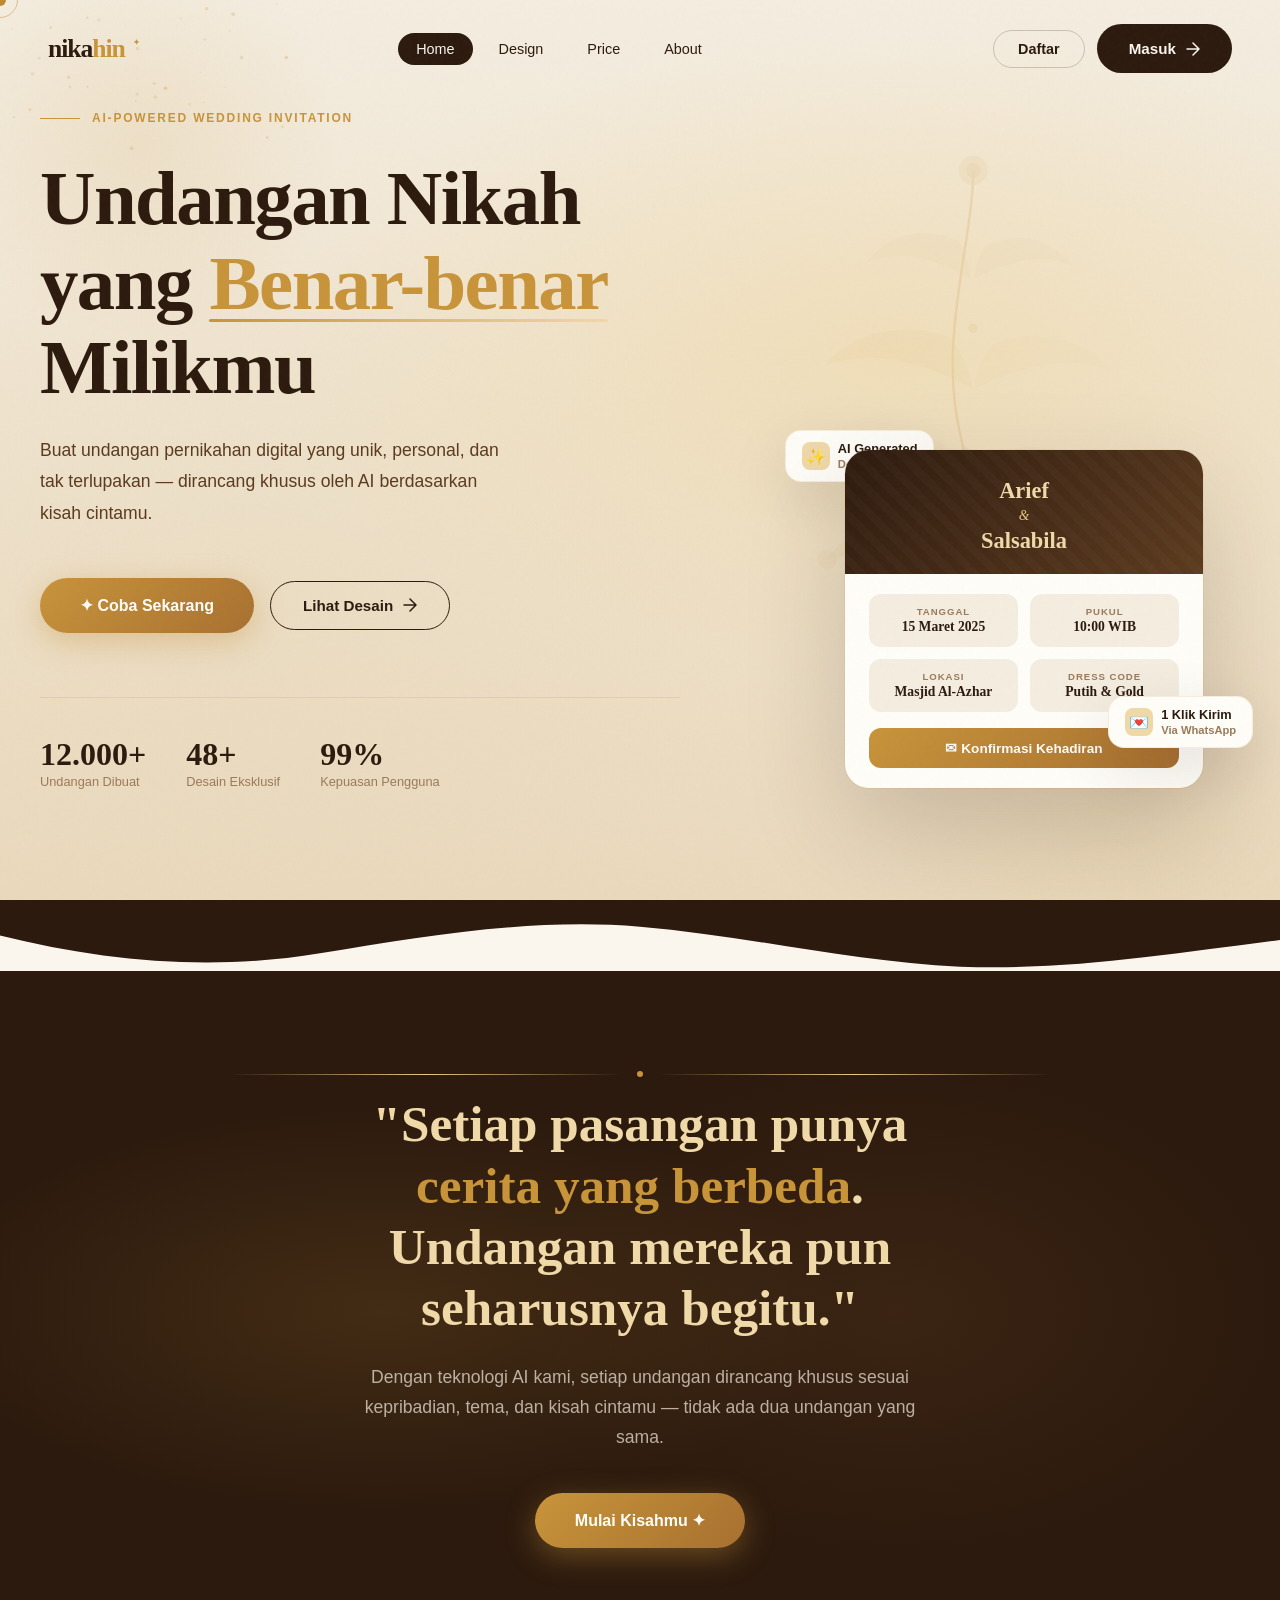
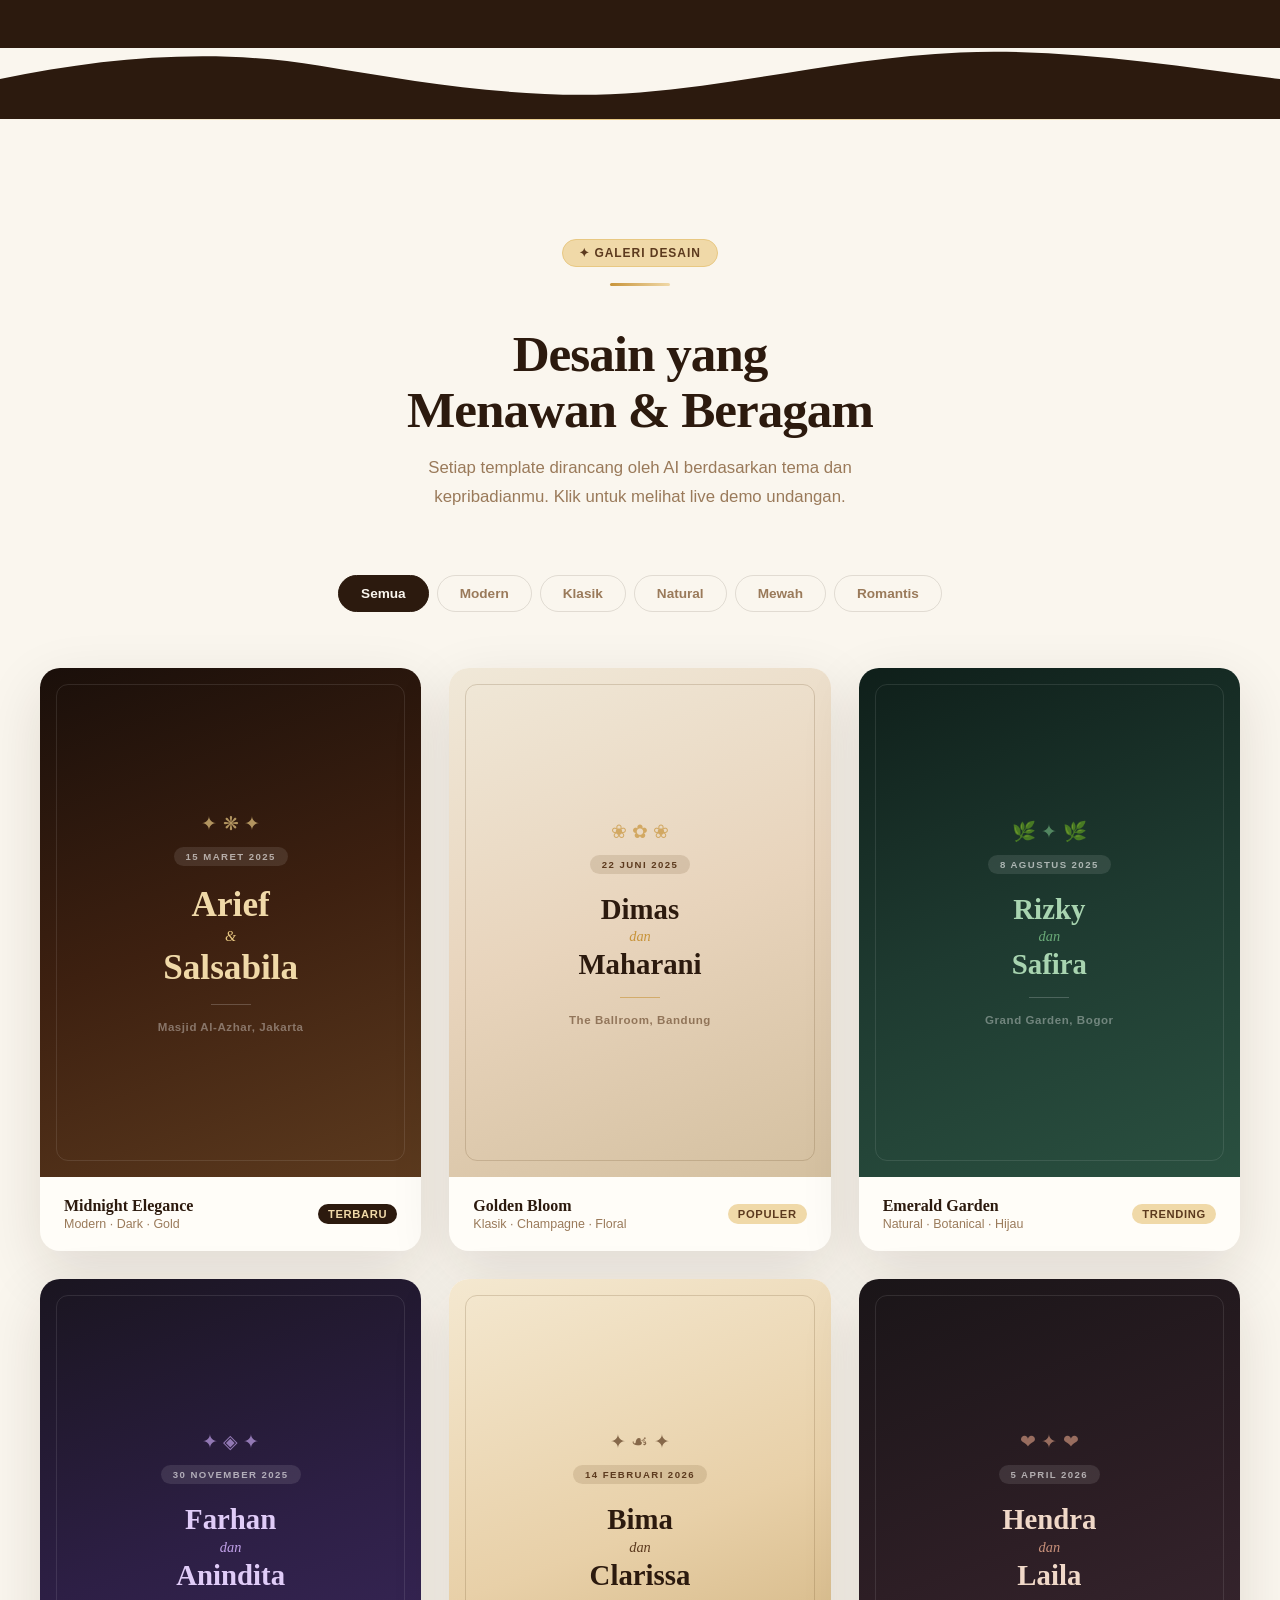
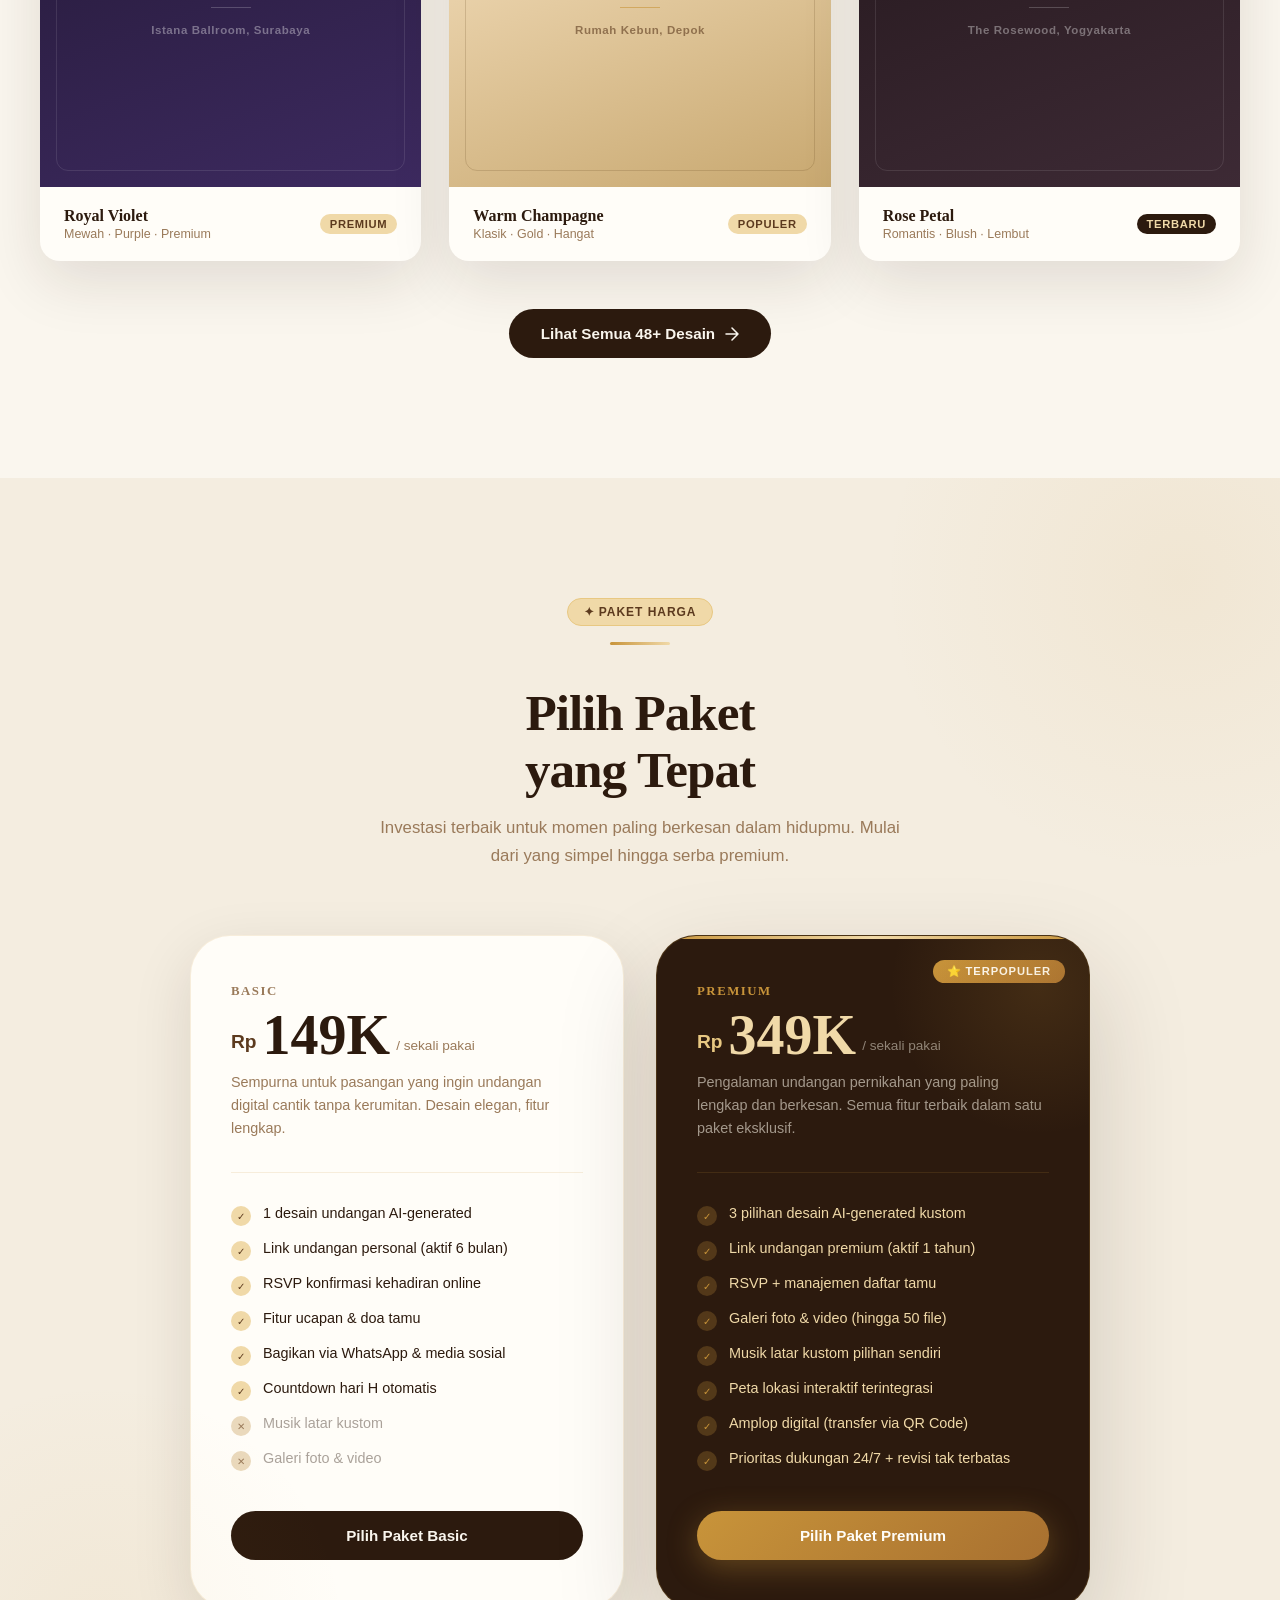
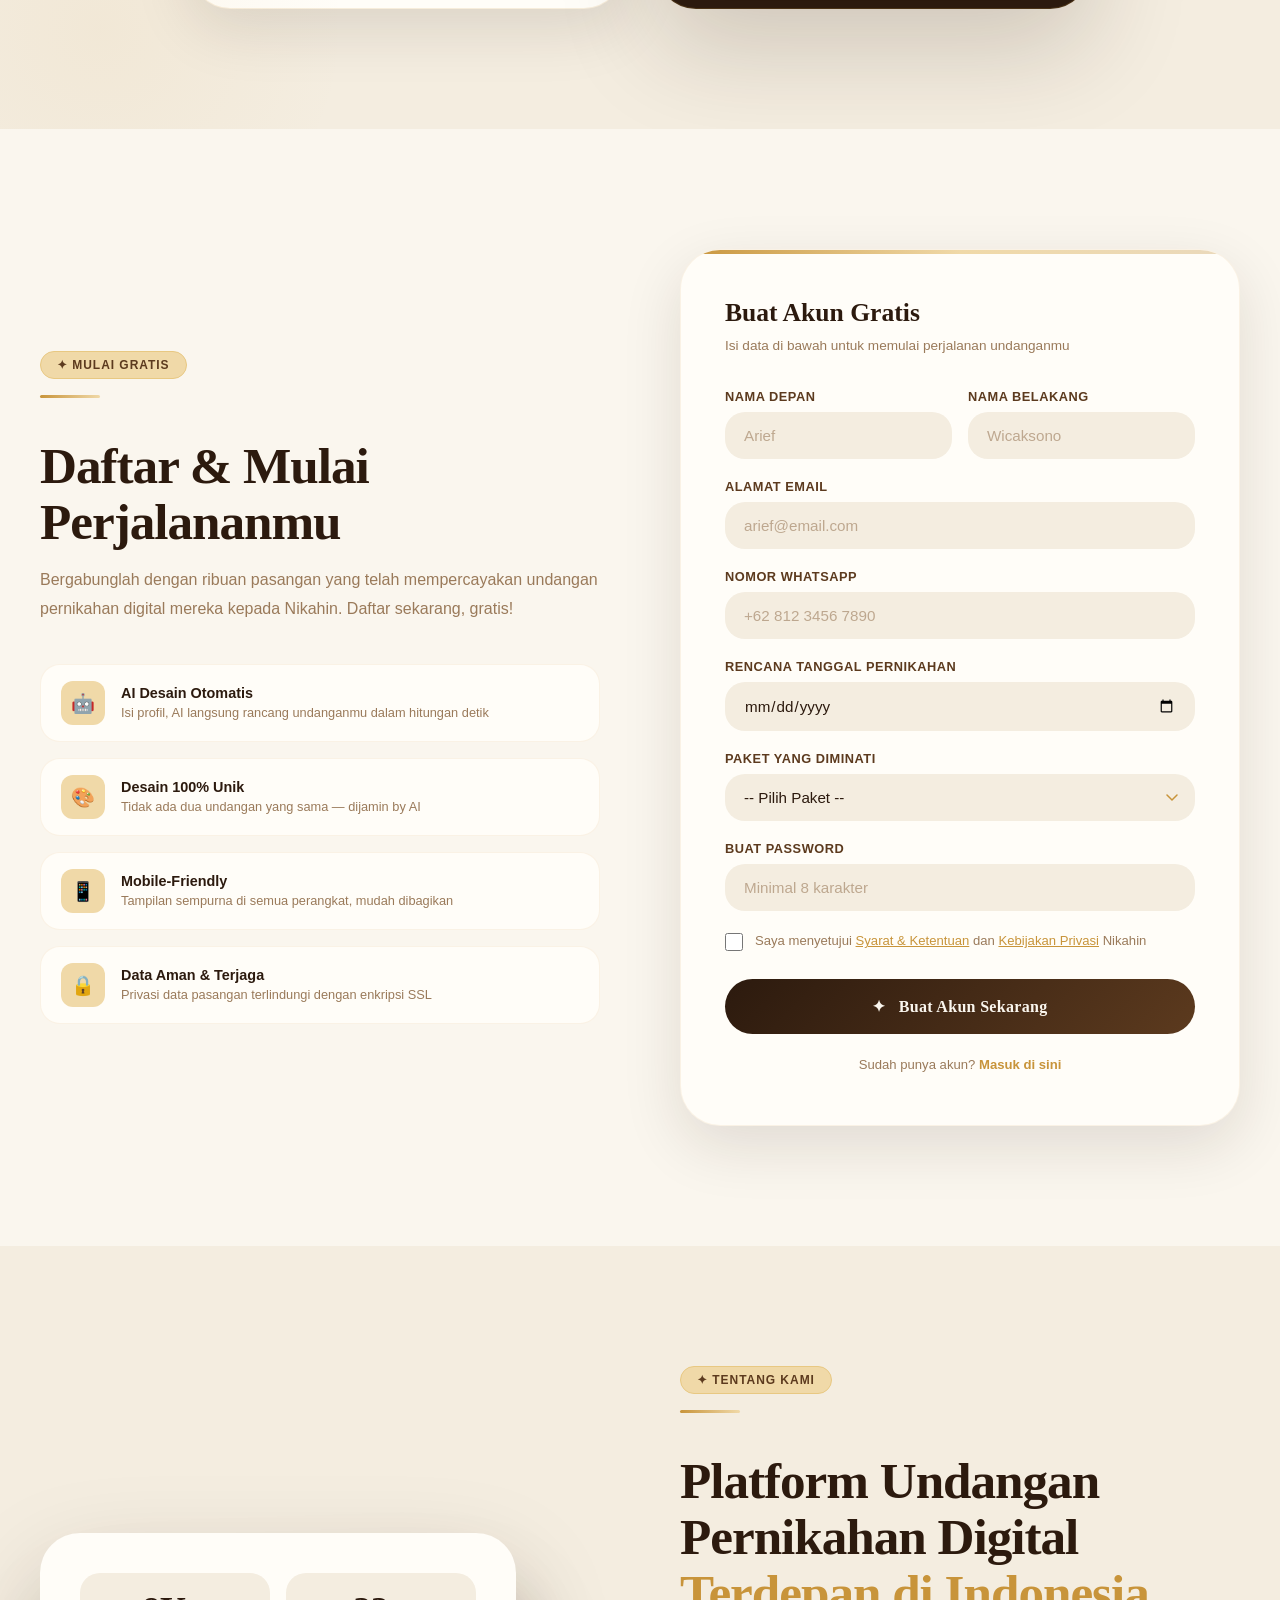
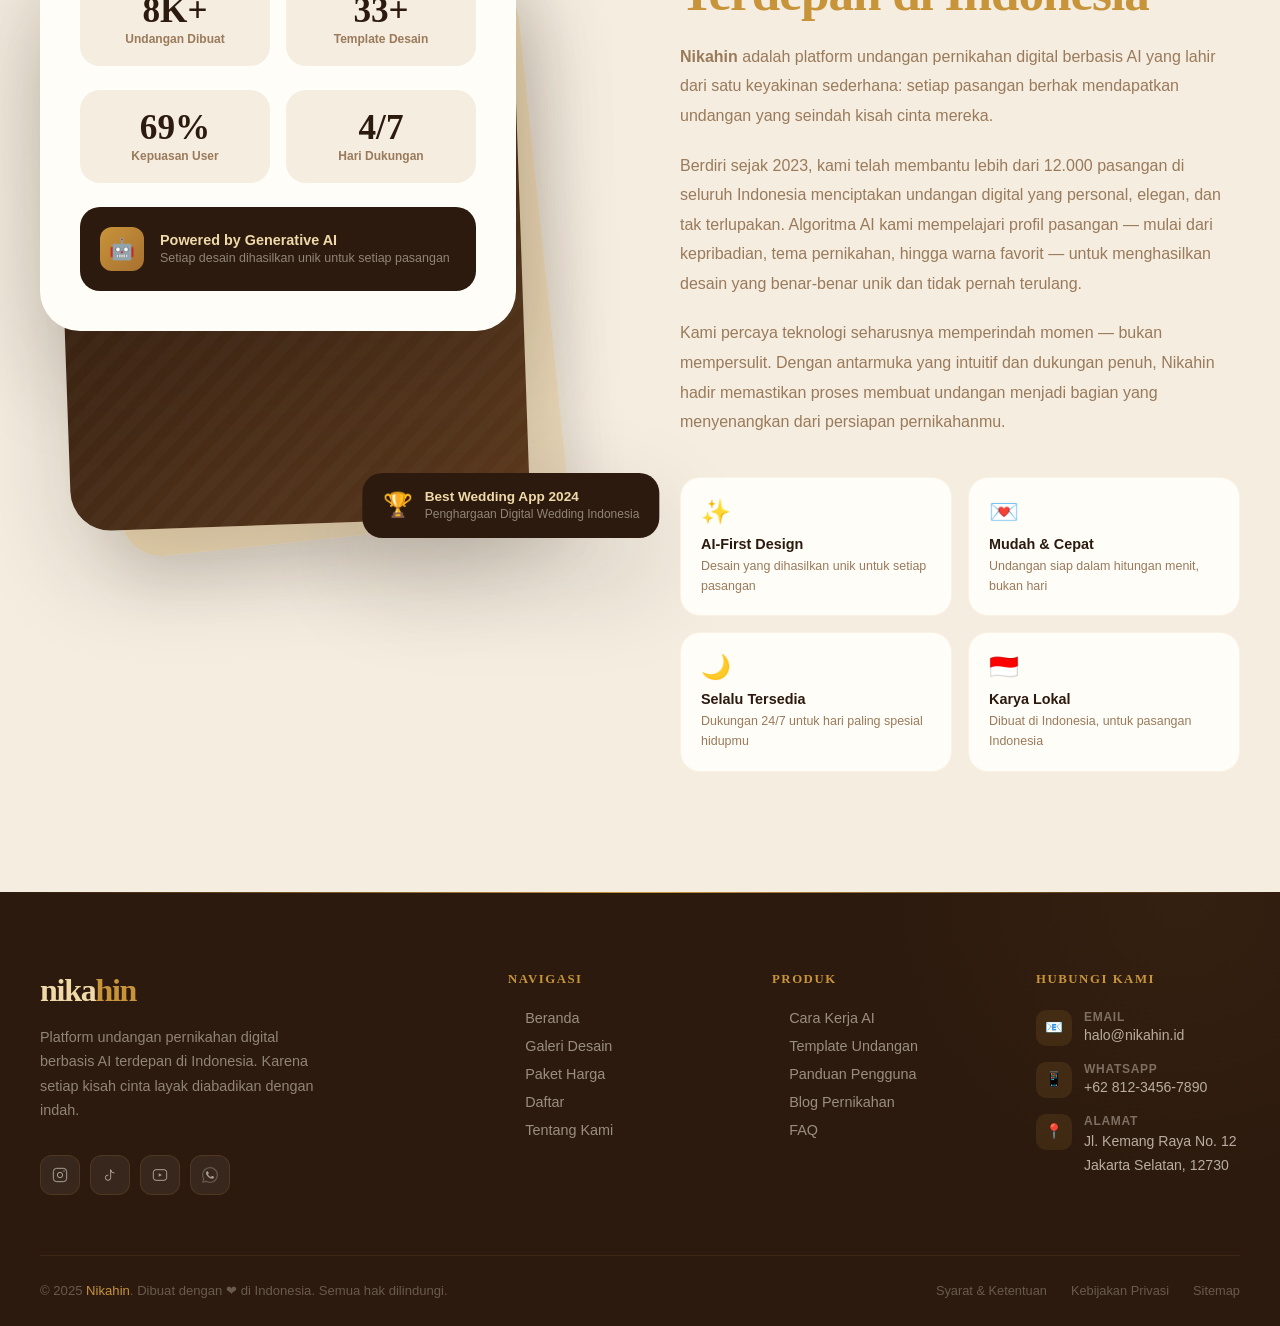
==== index.html @ 8fe928ec "updated for new design" ====
<!DOCTYPE html>
<html lang="id">
<head>
  <meta charset="UTF-8" />
  <meta name="viewport" content="width=device-width, initial-scale=1.0" />
  <meta name="description" content="Nikahin — Buat undangan pernikahan digital yang unik dan personal dengan kecerdasan buatan. Desain eksklusif, tampilan elegan." />
  <title>Nikahin — AI-Powered E-Wedding Invitation</title>

  <!-- Fonts: Satoshi + General Sans via Fontshare -->
  <link rel="preconnect" href="https://api.fontshare.com" />
  <link href="https://api.fontshare.com/v2/css?f[]=satoshi@900,800,700,500,400&f[]=general-sans@600,500,400&display=swap" rel="stylesheet" />

  <!-- jQuery -->
  <script src="https://code.jquery.com/jquery-3.7.1.min.js"
          integrity="sha256-/JqT3SQfawRcv/BIHPThkBvs0OEvtFFmqPF/lYI/Cxo="
          crossorigin="anonymous"></script>

  <!-- Stylesheet -->
  <link rel="stylesheet" href="css/style.css" />
</head>
<body>

<!-- ============================================
     NAVBAR
============================================ -->
<header class="navbar" id="navbar">
  <div class="navbar-inner">
    <!-- Logo -->
    <a href="#home" class="navbar-logo">nika<span>hin</span></a>

    <!-- Desktop Menu -->
    <ul class="navbar-menu">
      <li><a href="#home" class="active">Home</a></li>
      <li><a href="#designs">Design</a></li>
      <li><a href="#pricing">Price</a></li>
      <li><a href="#about">About</a></li>
    </ul>

    <!-- CTA -->
    <div class="navbar-cta">
      <a href="#register" class="navbar-login">Daftar</a>
      <a href="#register" class="btn-primary">
        <span>Masuk</span>
        <svg width="14" height="14" viewBox="0 0 14 14" fill="none"><path d="M1 7h12M7 1l6 6-6 6" stroke="currentColor" stroke-width="1.5" stroke-linecap="round" stroke-linejoin="round"/></svg>
      </a>
    </div>

    <!-- Hamburger -->
    <button class="hamburger" aria-label="Menu">
      <span></span><span></span><span></span>
    </button>
  </div>
</header>

<!-- Mobile Menu -->
<div class="mobile-menu">
  <nav>
    <a href="#home">Home</a>
    <a href="#designs">Design</a>
    <a href="#pricing">Price</a>
    <a href="#about">About</a>
    <a href="#register">Daftar</a>
  </nav>
  <div>
    <a href="#register" class="btn-primary" style="justify-content:center;">Mulai Sekarang</a>
  </div>
</div>


<!-- ============================================
     HERO SECTION
============================================ -->
<section class="hero" id="home">
  <!-- Background layer -->
  <div class="hero-bg"></div>

  <!-- Botanical SVG decoration -->
  <svg class="hero-botanical-svg" viewBox="0 0 400 500" fill="none" xmlns="http://www.w3.org/2000/svg" aria-hidden="true">
    <!-- Main stem -->
    <path d="M200 480 C200 400 210 320 190 240 C170 160 200 80 200 20" stroke="#C8943A" stroke-width="2" fill="none"/>
    <!-- Branches and leaves -->
    <path d="M200 380 C160 350 120 330 80 340 C100 310 140 300 180 310 C185 320 195 350 200 380Z" fill="#C8943A" opacity="0.3"/>
    <path d="M200 380 C240 355 280 340 310 355 C290 325 250 315 215 320 C208 330 203 355 200 380Z" fill="#C8943A" opacity="0.2"/>
    <path d="M195 300 C150 270 110 260 70 270 C95 240 140 232 175 245 C183 258 192 275 195 300Z" fill="#C8943A" opacity="0.25"/>
    <path d="M200 300 C245 275 285 265 315 278 C290 248 248 240 215 254 C207 267 202 280 200 300Z" fill="#C8943A" opacity="0.18"/>
    <path d="M200 200 C155 175 115 168 78 180 C103 150 148 144 182 158 C190 170 197 184 200 200Z" fill="#C8943A" opacity="0.22"/>
    <path d="M200 200 C245 178 282 172 314 185 C288 155 246 150 214 164 C206 176 201 188 200 200Z" fill="#C8943A" opacity="0.16"/>
    <path d="M198 110 C165 90 138 85 112 96 C132 70 162 66 188 78 C194 88 197 98 198 110Z" fill="#C8943A" opacity="0.2"/>
    <path d="M200 110 C235 92 260 88 284 100 C262 74 234 70 210 82 C204 92 201 100 200 110Z" fill="#C8943A" opacity="0.15"/>
    <!-- Flowers -->
    <circle cx="200" cy="20" r="12" fill="#C8943A" opacity="0.4"/>
    <circle cx="200" cy="20" r="6" fill="#C8943A" opacity="0.6"/>
    <circle cx="80" cy="340" r="8" fill="#C8943A" opacity="0.3"/>
    <circle cx="310" cy="355" r="7" fill="#C8943A" opacity="0.25"/>
    <circle cx="70" cy="270" r="6" fill="#C8943A" opacity="0.28"/>
    <circle cx="315" cy="278" r="5" fill="#C8943A" opacity="0.2"/>
    <!-- Small circles along stem -->
    <circle cx="200" cy="150" r="4" fill="#C8943A" opacity="0.5"/>
    <circle cx="193" cy="250" r="3" fill="#C8943A" opacity="0.4"/>
    <circle cx="202" cy="340" r="3.5" fill="#C8943A" opacity="0.4"/>
  </svg>

  <!-- Decorative blobs -->
  <div class="hero-deco hero-deco-tl"></div>
  <div class="hero-deco hero-deco-br"></div>

  <!-- Hero Content -->
  <div class="container" style="position:relative;z-index:2;width:100%;">
    <div class="hero-content">
      <div class="hero-eyebrow">
        <div class="hero-eyebrow-line"></div>
        <span>AI-Powered Wedding Invitation</span>
      </div>

      <h1 class="hero-title">
        Undangan Nikah<br>yang <em>Benar-benar</em><br>Milikmu
      </h1>

      <p class="hero-subtitle">
        Buat undangan pernikahan digital yang unik, personal, dan tak terlupakan
        — dirancang khusus oleh AI berdasarkan kisah cintamu.
      </p>

      <div class="hero-actions">
        <a href="#register" class="btn-gold">
          <span>✦ Coba Sekarang</span>
        </a>
        <a href="#designs" class="btn-outline">
          Lihat Desain
          <svg width="14" height="14" viewBox="0 0 14 14" fill="none"><path d="M1 7h12M7 1l6 6-6 6" stroke="currentColor" stroke-width="1.5" stroke-linecap="round" stroke-linejoin="round"/></svg>
        </a>
      </div>

      <div class="hero-stats">
        <div>
          <div class="hero-stat-num counter" data-count="12000" data-suffix="+">0+</div>
          <div class="hero-stat-label">Undangan Dibuat</div>
        </div>
        <div>
          <div class="hero-stat-num counter" data-count="48" data-suffix="+">0+</div>
          <div class="hero-stat-label">Desain Eksklusif</div>
        </div>
        <div>
          <div class="hero-stat-num counter" data-count="99" data-suffix="%">0%</div>
          <div class="hero-stat-label">Kepuasan Pengguna</div>
        </div>
      </div>
    </div>
  </div>

  <!-- Floating Invitation Mockup -->
  <div class="hero-mockup-wrapper">
    <!-- Badge 1 -->
    <div class="hero-badge hero-badge-1">
      <div class="hero-badge-icon">✨</div>
      <div>
        <strong style="display:block;font-size:0.8rem;color:var(--dark);">AI Generated</strong>
        <span style="font-size:0.7rem;color:var(--muted);">Desain Unik</span>
      </div>
    </div>

    <!-- Main Mockup Card -->
    <div class="hero-mockup">
      <div class="hero-mockup-header">
        <div class="hero-mockup-names">
          Arief
          <span class="hero-mockup-and">&amp;</span>
          Salsabila
        </div>
      </div>
      <div class="hero-mockup-body">
        <div class="hero-mockup-info">
          <div class="hero-mockup-info-item">
            <div class="label">Tanggal</div>
            <div class="value">15 Maret 2025</div>
          </div>
          <div class="hero-mockup-info-item">
            <div class="label">Pukul</div>
            <div class="value">10:00 WIB</div>
          </div>
          <div class="hero-mockup-info-item">
            <div class="label">Lokasi</div>
            <div class="value">Masjid Al-Azhar</div>
          </div>
          <div class="hero-mockup-info-item">
            <div class="label">Dress Code</div>
            <div class="value">Putih &amp; Gold</div>
          </div>
        </div>
        <div class="hero-mockup-btn">✉ Konfirmasi Kehadiran</div>
      </div>
    </div>

    <!-- Badge 2 -->
    <div class="hero-badge hero-badge-2">
      <div class="hero-badge-icon">💌</div>
      <div>
        <strong style="display:block;font-size:0.8rem;color:var(--dark);">1 Klik Kirim</strong>
        <span style="font-size:0.7rem;color:var(--muted);">Via WhatsApp</span>
      </div>
    </div>
  </div>
</section>


<!-- ============================================
     LIQUID TRANSITION
============================================ -->
<div class="liquid-section">
  <!-- Top wave -->
  <svg class="liquid-wave-top" viewBox="0 0 1440 80" preserveAspectRatio="none" xmlns="http://www.w3.org/2000/svg">
    <path d="M0,0 L0,40 C120,70 240,80 360,60 C480,40 600,20 720,30 C840,40 960,70 1080,75 C1200,80 1320,60 1440,45 L1440,0 Z"
          fill="#2C1A0E"/>
  </svg>

  <div class="liquid-container">
    <div class="liquid-content">
      <div class="ornament-line">
        <div class="ornament-dot"></div>
      </div>
      <p class="big-quote">
        "Setiap pasangan punya <em>cerita yang berbeda</em>.<br>
        Undangan mereka pun seharusnya begitu."
      </p>
      <p>
        Dengan teknologi AI kami, setiap undangan dirancang khusus sesuai
        kepribadian, tema, dan kisah cintamu — tidak ada dua undangan yang sama.
      </p>
      <a href="#register" class="btn-gold">Mulai Kisahmu ✦</a>
    </div>
  </div>

  <!-- Bottom wave -->
  <svg class="liquid-wave-bottom" viewBox="0 0 1440 80" preserveAspectRatio="none" xmlns="http://www.w3.org/2000/svg">
    <path d="M0,80 L0,35 C120,10 240,0 360,20 C480,40 600,60 720,50 C840,40 960,10 1080,5 C1200,0 1320,20 1440,35 L1440,80 Z"
          fill="#2C1A0E"/>
  </svg>
</div>


<!-- ============================================
     DESIGNS SECTION
============================================ -->
<section class="designs-section" id="designs">
  <div class="container">
    <div class="section-header centered reveal">
      <span class="tag-pill">✦ Galeri Desain</span>
      <div class="section-sep centered"></div>
      <h2 class="section-title">Desain yang<br>Menawan &amp; Beragam</h2>
      <p class="section-subtitle">
        Setiap template dirancang oleh AI berdasarkan tema dan kepribadianmu.
        Klik untuk melihat live demo undangan.
      </p>
    </div>

    <!-- Filter -->
    <div class="design-filters reveal reveal-delay-1">
      <button class="filter-btn active" data-filter="all">Semua</button>
      <button class="filter-btn" data-filter="modern">Modern</button>
      <button class="filter-btn" data-filter="klasik">Klasik</button>
      <button class="filter-btn" data-filter="natural">Natural</button>
      <button class="filter-btn" data-filter="mewah">Mewah</button>
      <button class="filter-btn" data-filter="romantis">Romantis</button>
    </div>

    <!-- Grid -->
    <div class="designs-grid">

      <!-- Card 1 -->
      <div class="design-card reveal" data-id="1" data-style="modern">
        <div class="design-card-thumb">
          <div class="inv-preview inv-1">
            <div class="inv-deco-border"></div>
            <div class="inv-top-ornament" style="color:var(--gold-light)">✦ ❋ ✦</div>
            <div class="inv-date-pill">15 Maret 2025</div>
            <div class="inv-couple">
              <span class="name1" style="font-size:2.2rem;">Arief</span>
              <span class="and-sep">& </span>
              <span class="name2" style="font-size:2.2rem;">Salsabila</span>
            </div>
            <div class="inv-divider"></div>
            <div class="inv-location">Masjid Al-Azhar, Jakarta</div>
          </div>
          <div class="design-card-overlay">
            <a class="design-card-overlay-btn">
              <svg width="16" height="16" viewBox="0 0 16 16" fill="none"><path d="M8 1C4.13 1 1 4.13 1 8s3.13 7 7 7 7-3.13 7-7-3.13-7-7-7zm0 12.5c-3.03 0-5.5-2.47-5.5-5.5S4.97 2.5 8 2.5 13.5 4.97 13.5 8 11.03 13.5 8 13.5zM8 5v3l2 2" stroke="currentColor" stroke-width="1.5" stroke-linecap="round"/></svg>
              Live Demo
            </a>
          </div>
        </div>
        <div class="design-card-info">
          <div>
            <div class="design-card-name">Midnight Elegance</div>
            <div class="design-card-style">Modern · Dark · Gold</div>
          </div>
          <span class="design-card-badge new">Terbaru</span>
        </div>
      </div>

      <!-- Card 2 -->
      <div class="design-card reveal reveal-delay-1" data-id="2" data-style="klasik">
        <div class="design-card-thumb">
          <div class="inv-preview inv-2">
            <div class="inv-deco-border"></div>
            <div class="inv-top-ornament" style="color:var(--gold)">❀ ✿ ❀</div>
            <div class="inv-date-pill">22 Juni 2025</div>
            <div class="inv-couple">
              <span class="name1">Dimas</span>
              <span class="and-sep">dan</span>
              <span class="name2">Maharani</span>
            </div>
            <div class="inv-divider"></div>
            <div class="inv-location">The Ballroom, Bandung</div>
          </div>
          <div class="design-card-overlay">
            <a class="design-card-overlay-btn">
              <svg width="16" height="16" viewBox="0 0 16 16" fill="none"><path d="M8 1C4.13 1 1 4.13 1 8s3.13 7 7 7 7-3.13 7-7-3.13-7-7-7zm0 12.5c-3.03 0-5.5-2.47-5.5-5.5S4.97 2.5 8 2.5 13.5 4.97 13.5 8 11.03 13.5 8 13.5zM8 5v3l2 2" stroke="currentColor" stroke-width="1.5" stroke-linecap="round"/></svg>
              Live Demo
            </a>
          </div>
        </div>
        <div class="design-card-info">
          <div>
            <div class="design-card-name">Golden Bloom</div>
            <div class="design-card-style">Klasik · Champagne · Floral</div>
          </div>
          <span class="design-card-badge">Populer</span>
        </div>
      </div>

      <!-- Card 3 -->
      <div class="design-card reveal reveal-delay-2" data-id="3" data-style="natural">
        <div class="design-card-thumb">
          <div class="inv-preview inv-3">
            <div class="inv-deco-border"></div>
            <div class="inv-top-ornament" style="color:#6AAA78">🌿 ✦ 🌿</div>
            <div class="inv-date-pill">8 Agustus 2025</div>
            <div class="inv-couple">
              <span class="name1">Rizky</span>
              <span class="and-sep">dan</span>
              <span class="name2">Safira</span>
            </div>
            <div class="inv-divider"></div>
            <div class="inv-location">Grand Garden, Bogor</div>
          </div>
          <div class="design-card-overlay">
            <a class="design-card-overlay-btn">
              <svg width="16" height="16" viewBox="0 0 16 16" fill="none"><path d="M8 1C4.13 1 1 4.13 1 8s3.13 7 7 7 7-3.13 7-7-3.13-7-7-7zm0 12.5c-3.03 0-5.5-2.47-5.5-5.5S4.97 2.5 8 2.5 13.5 4.97 13.5 8 11.03 13.5 8 13.5zM8 5v3l2 2" stroke="currentColor" stroke-width="1.5" stroke-linecap="round"/></svg>
              Live Demo
            </a>
          </div>
        </div>
        <div class="design-card-info">
          <div>
            <div class="design-card-name">Emerald Garden</div>
            <div class="design-card-style">Natural · Botanical · Hijau</div>
          </div>
          <span class="design-card-badge">Trending</span>
        </div>
      </div>

      <!-- Card 4 -->
      <div class="design-card reveal reveal-delay-1" data-id="4" data-style="mewah">
        <div class="design-card-thumb">
          <div class="inv-preview inv-4">
            <div class="inv-deco-border"></div>
            <div class="inv-top-ornament" style="color:#C0A0E8">✦ ◈ ✦</div>
            <div class="inv-date-pill">30 November 2025</div>
            <div class="inv-couple">
              <span class="name1">Farhan</span>
              <span class="and-sep">dan</span>
              <span class="name2">Anindita</span>
            </div>
            <div class="inv-divider"></div>
            <div class="inv-location">Istana Ballroom, Surabaya</div>
          </div>
          <div class="design-card-overlay">
            <a class="design-card-overlay-btn">
              <svg width="16" height="16" viewBox="0 0 16 16" fill="none"><path d="M8 1C4.13 1 1 4.13 1 8s3.13 7 7 7 7-3.13 7-7-3.13-7-7-7zm0 12.5c-3.03 0-5.5-2.47-5.5-5.5S4.97 2.5 8 2.5 13.5 4.97 13.5 8 11.03 13.5 8 13.5zM8 5v3l2 2" stroke="currentColor" stroke-width="1.5" stroke-linecap="round"/></svg>
              Live Demo
            </a>
          </div>
        </div>
        <div class="design-card-info">
          <div>
            <div class="design-card-name">Royal Violet</div>
            <div class="design-card-style">Mewah · Purple · Premium</div>
          </div>
          <span class="design-card-badge">Premium</span>
        </div>
      </div>

      <!-- Card 5 -->
      <div class="design-card reveal reveal-delay-2" data-id="5" data-style="klasik">
        <div class="design-card-thumb">
          <div class="inv-preview inv-5">
            <div class="inv-deco-border"></div>
            <div class="inv-top-ornament" style="color:var(--brown)">✦ ☙ ✦</div>
            <div class="inv-date-pill">14 Februari 2026</div>
            <div class="inv-couple">
              <span class="name1">Bima</span>
              <span class="and-sep">dan</span>
              <span class="name2">Clarissa</span>
            </div>
            <div class="inv-divider"></div>
            <div class="inv-location">Rumah Kebun, Depok</div>
          </div>
          <div class="design-card-overlay">
            <a class="design-card-overlay-btn">
              <svg width="16" height="16" viewBox="0 0 16 16" fill="none"><path d="M8 1C4.13 1 1 4.13 1 8s3.13 7 7 7 7-3.13 7-7-3.13-7-7-7zm0 12.5c-3.03 0-5.5-2.47-5.5-5.5S4.97 2.5 8 2.5 13.5 4.97 13.5 8 11.03 13.5 8 13.5zM8 5v3l2 2" stroke="currentColor" stroke-width="1.5" stroke-linecap="round"/></svg>
              Live Demo
            </a>
          </div>
        </div>
        <div class="design-card-info">
          <div>
            <div class="design-card-name">Warm Champagne</div>
            <div class="design-card-style">Klasik · Gold · Hangat</div>
          </div>
          <span class="design-card-badge">Populer</span>
        </div>
      </div>

      <!-- Card 6 -->
      <div class="design-card reveal reveal-delay-3" data-id="6" data-style="romantis">
        <div class="design-card-thumb">
          <div class="inv-preview inv-6">
            <div class="inv-deco-border"></div>
            <div class="inv-top-ornament" style="color:#C8907A">❤ ✦ ❤</div>
            <div class="inv-date-pill">5 April 2026</div>
            <div class="inv-couple">
              <span class="name1">Hendra</span>
              <span class="and-sep">dan</span>
              <span class="name2">Laila</span>
            </div>
            <div class="inv-divider"></div>
            <div class="inv-location">The Rosewood, Yogyakarta</div>
          </div>
          <div class="design-card-overlay">
            <a class="design-card-overlay-btn">
              <svg width="16" height="16" viewBox="0 0 16 16" fill="none"><path d="M8 1C4.13 1 1 4.13 1 8s3.13 7 7 7 7-3.13 7-7-3.13-7-7-7zm0 12.5c-3.03 0-5.5-2.47-5.5-5.5S4.97 2.5 8 2.5 13.5 4.97 13.5 8 11.03 13.5 8 13.5zM8 5v3l2 2" stroke="currentColor" stroke-width="1.5" stroke-linecap="round"/></svg>
              Live Demo
            </a>
          </div>
        </div>
        <div class="design-card-info">
          <div>
            <div class="design-card-name">Rose Petal</div>
            <div class="design-card-style">Romantis · Blush · Lembut</div>
          </div>
          <span class="design-card-badge new">Terbaru</span>
        </div>
      </div>

    </div><!-- /designs-grid -->

    <div style="text-align:center;margin-top:48px;" class="reveal">
      <a href="#register" class="btn-primary">
        <span>Lihat Semua 48+ Desain</span>
        <svg width="14" height="14" viewBox="0 0 14 14" fill="none"><path d="M1 7h12M7 1l6 6-6 6" stroke="currentColor" stroke-width="1.5" stroke-linecap="round" stroke-linejoin="round"/></svg>
      </a>
    </div>

  </div>
</section>


<!-- ============================================
     PRICING SECTION
============================================ -->
<section class="pricing-section" id="pricing">
  <div class="container">
    <div class="section-header centered reveal">
      <span class="tag-pill">✦ Paket Harga</span>
      <div class="section-sep centered"></div>
      <h2 class="section-title">Pilih Paket<br>yang Tepat</h2>
      <p class="section-subtitle">
        Investasi terbaik untuk momen paling berkesan dalam hidupmu.
        Mulai dari yang simpel hingga serba premium.
      </p>
    </div>

    <div class="pricing-grid">

      <!-- Basic -->
      <div class="pricing-card basic reveal">
        <div class="pricing-plan-name">Basic</div>
        <div class="pricing-price">
          <span class="pricing-price-curr">Rp</span>
          <span class="pricing-price-amount">149K</span>
          <span class="pricing-price-period">/ sekali pakai</span>
        </div>
        <p class="pricing-desc">
          Sempurna untuk pasangan yang ingin undangan digital cantik
          tanpa kerumitan. Desain elegan, fitur lengkap.
        </p>
        <ul class="pricing-features">
          <li class="pricing-feature">
            <div class="pricing-feature-icon">✓</div>
            <span>1 desain undangan AI-generated</span>
          </li>
          <li class="pricing-feature">
            <div class="pricing-feature-icon">✓</div>
            <span>Link undangan personal (aktif 6 bulan)</span>
          </li>
          <li class="pricing-feature">
            <div class="pricing-feature-icon">✓</div>
            <span>RSVP konfirmasi kehadiran online</span>
          </li>
          <li class="pricing-feature">
            <div class="pricing-feature-icon">✓</div>
            <span>Fitur ucapan &amp; doa tamu</span>
          </li>
          <li class="pricing-feature">
            <div class="pricing-feature-icon">✓</div>
            <span>Bagikan via WhatsApp &amp; media sosial</span>
          </li>
          <li class="pricing-feature">
            <div class="pricing-feature-icon">✓</div>
            <span>Countdown hari H otomatis</span>
          </li>
          <li class="pricing-feature">
            <div class="pricing-feature-icon" style="background:var(--ecru);color:var(--muted);">✕</div>
            <span style="opacity:0.4">Musik latar kustom</span>
          </li>
          <li class="pricing-feature">
            <div class="pricing-feature-icon" style="background:var(--ecru);color:var(--muted);">✕</div>
            <span style="opacity:0.4">Galeri foto &amp; video</span>
          </li>
        </ul>
        <a href="#register" class="pricing-cta">Pilih Paket Basic</a>
      </div>

      <!-- Premium -->
      <div class="pricing-card premium reveal reveal-delay-1">
        <div class="pricing-popular-badge">⭐ Terpopuler</div>
        <div class="pricing-plan-name">Premium</div>
        <div class="pricing-price">
          <span class="pricing-price-curr">Rp</span>
          <span class="pricing-price-amount">349K</span>
          <span class="pricing-price-period">/ sekali pakai</span>
        </div>
        <p class="pricing-desc">
          Pengalaman undangan pernikahan yang paling lengkap dan berkesan.
          Semua fitur terbaik dalam satu paket eksklusif.
        </p>
        <ul class="pricing-features">
          <li class="pricing-feature">
            <div class="pricing-feature-icon">✓</div>
            <span>3 pilihan desain AI-generated kustom</span>
          </li>
          <li class="pricing-feature">
            <div class="pricing-feature-icon">✓</div>
            <span>Link undangan premium (aktif 1 tahun)</span>
          </li>
          <li class="pricing-feature">
            <div class="pricing-feature-icon">✓</div>
            <span>RSVP + manajemen daftar tamu</span>
          </li>
          <li class="pricing-feature">
            <div class="pricing-feature-icon">✓</div>
            <span>Galeri foto &amp; video (hingga 50 file)</span>
          </li>
          <li class="pricing-feature">
            <div class="pricing-feature-icon">✓</div>
            <span>Musik latar kustom pilihan sendiri</span>
          </li>
          <li class="pricing-feature">
            <div class="pricing-feature-icon">✓</div>
            <span>Peta lokasi interaktif terintegrasi</span>
          </li>
          <li class="pricing-feature">
            <div class="pricing-feature-icon">✓</div>
            <span>Amplop digital (transfer via QR Code)</span>
          </li>
          <li class="pricing-feature">
            <div class="pricing-feature-icon">✓</div>
            <span>Prioritas dukungan 24/7 + revisi tak terbatas</span>
          </li>
        </ul>
        <a href="#register" class="pricing-cta">Pilih Paket Premium</a>
      </div>

    </div>
  </div>
</section>


<!-- ============================================
     REGISTER SECTION
============================================ -->
<section class="register-section" id="register">
  <div class="container">
    <div class="register-inner">

      <!-- Left: Info -->
      <div class="register-left">
        <div class="reveal">
          <span class="tag-pill">✦ Mulai Gratis</span>
          <div class="section-sep"></div>
        </div>
        <h2 class="section-title reveal">
          Daftar &amp; Mulai<br>Perjalananmu
        </h2>
        <p class="reveal reveal-delay-1">
          Bergabunglah dengan ribuan pasangan yang telah mempercayakan
          undangan pernikahan digital mereka kepada Nikahin.
          Daftar sekarang, gratis!
        </p>

        <div class="register-features">
          <div class="register-feat reveal reveal-delay-1">
            <div class="register-feat-icon">🤖</div>
            <div class="register-feat-text">
              <strong>AI Desain Otomatis</strong>
              <span>Isi profil, AI langsung rancang undanganmu dalam hitungan detik</span>
            </div>
          </div>
          <div class="register-feat reveal reveal-delay-2">
            <div class="register-feat-icon">🎨</div>
            <div class="register-feat-text">
              <strong>Desain 100% Unik</strong>
              <span>Tidak ada dua undangan yang sama — dijamin by AI</span>
            </div>
          </div>
          <div class="register-feat reveal reveal-delay-3">
            <div class="register-feat-icon">📱</div>
            <div class="register-feat-text">
              <strong>Mobile-Friendly</strong>
              <span>Tampilan sempurna di semua perangkat, mudah dibagikan</span>
            </div>
          </div>
          <div class="register-feat reveal reveal-delay-4">
            <div class="register-feat-icon">🔒</div>
            <div class="register-feat-text">
              <strong>Data Aman &amp; Terjaga</strong>
              <span>Privasi data pasangan terlindungi dengan enkripsi SSL</span>
            </div>
          </div>
        </div>
      </div>

      <!-- Right: Form -->
      <div class="reveal reveal-delay-2">
        <div class="register-form-card">
          <div class="form-title">Buat Akun Gratis</div>
          <p class="form-subtitle">Isi data di bawah untuk memulai perjalanan undanganmu</p>

          <form id="registerForm" novalidate>
            <div class="form-row">
              <div class="form-group">
                <label class="form-label" for="namaDepan">Nama Depan</label>
                <input type="text" id="namaDepan" class="form-input" placeholder="Arief" required />
              </div>
              <div class="form-group">
                <label class="form-label" for="namaBelakang">Nama Belakang</label>
                <input type="text" id="namaBelakang" class="form-input" placeholder="Wicaksono" required />
              </div>
            </div>

            <div class="form-group">
              <label class="form-label" for="emailInput">Alamat Email</label>
              <input type="email" id="emailInput" class="form-input" placeholder="arief@email.com" required />
            </div>

            <div class="form-group">
              <label class="form-label" for="phoneInput">Nomor WhatsApp</label>
              <input type="tel" id="phoneInput" class="form-input" placeholder="+62 812 3456 7890" required />
            </div>

            <div class="form-group">
              <label class="form-label" for="weddingDate">Rencana Tanggal Pernikahan</label>
              <input type="date" id="weddingDate" class="form-input" required />
            </div>

            <div class="form-group">
              <label class="form-label" for="paketInput">Paket yang Diminati</label>
              <select id="paketInput" class="form-select">
                <option value="">-- Pilih Paket --</option>
                <option value="basic">Basic — Rp 149.000</option>
                <option value="premium">Premium — Rp 349.000</option>
              </select>
            </div>

            <div class="form-group">
              <label class="form-label" for="passwordInput">Buat Password</label>
              <input type="password" id="passwordInput" class="form-input" placeholder="Minimal 8 karakter" required />
            </div>

            <div class="form-checkbox-group">
              <input type="checkbox" id="agreeTerms" class="form-checkbox" />
              <label class="form-checkbox-text" for="agreeTerms">
                Saya menyetujui <a href="#">Syarat &amp; Ketentuan</a> dan
                <a href="#">Kebijakan Privasi</a> Nikahin
              </label>
            </div>

            <button type="submit" class="form-submit">
              ✦ &nbsp; Buat Akun Sekarang
            </button>
          </form>

          <p style="text-align:center;margin-top:20px;font-size:0.82rem;color:var(--muted);">
            Sudah punya akun? <a href="#" style="color:var(--gold);font-weight:600;">Masuk di sini</a>
          </p>
        </div>
      </div>

    </div>
  </div>
</section>


<!-- ============================================
     ABOUT SECTION
============================================ -->
<section class="about-section" id="about">
  <div class="container">
    <div class="about-inner">

      <!-- Visual: Card Stack -->
      <div class="about-visual reveal">
        <div class="about-card-stack">
          <div class="about-card-back"></div>
          <div class="about-card-mid"></div>
          <div class="about-card-main">
            <div class="about-card-content">
              <div class="about-stat-row">
                <div class="about-stat-box">
                  <div class="num counter" data-count="12" data-suffix="K+">0</div>
                  <div class="lbl">Undangan Dibuat</div>
                </div>
                <div class="about-stat-box">
                  <div class="num counter" data-count="48" data-suffix="+">0</div>
                  <div class="lbl">Template Desain</div>
                </div>
              </div>
              <div class="about-stat-row">
                <div class="about-stat-box">
                  <div class="num counter" data-count="99" data-suffix="%">0</div>
                  <div class="lbl">Kepuasan User</div>
                </div>
                <div class="about-stat-box">
                  <div class="num counter" data-count="7" data-suffix="/7">0</div>
                  <div class="lbl">Hari Dukungan</div>
                </div>
              </div>
              <div class="about-ai-badge">
                <div class="about-ai-icon">🤖</div>
                <div class="about-ai-text">
                  <strong>Powered by Generative AI</strong>
                  <span>Setiap desain dihasilkan unik untuk setiap pasangan</span>
                </div>
              </div>
            </div>
          </div>
          <div class="about-float-badge">
            <div class="icon">🏆</div>
            <div>
              <strong>Best Wedding App 2024</strong>
              <span>Penghargaan Digital Wedding Indonesia</span>
            </div>
          </div>
        </div>
      </div>

      <!-- Text -->
      <div class="about-text">
        <div class="reveal">
          <span class="tag-pill">✦ Tentang Kami</span>
          <div class="section-sep"></div>
        </div>
        <h2 class="section-title reveal">
          Platform Undangan<br>Pernikahan Digital<br><em style="font-style:normal;color:var(--gold);">Terdepan di Indonesia</em>
        </h2>
        <p class="reveal reveal-delay-1">
          <strong>Nikahin</strong> adalah platform undangan pernikahan digital berbasis AI
          yang lahir dari satu keyakinan sederhana: setiap pasangan berhak mendapatkan
          undangan yang seindah kisah cinta mereka.
        </p>
        <p class="reveal reveal-delay-2">
          Berdiri sejak 2023, kami telah membantu lebih dari 12.000 pasangan di seluruh
          Indonesia menciptakan undangan digital yang personal, elegan, dan tak terlupakan.
          Algoritma AI kami mempelajari profil pasangan — mulai dari kepribadian,
          tema pernikahan, hingga warna favorit — untuk menghasilkan desain yang
          benar-benar unik dan tidak pernah terulang.
        </p>
        <p class="reveal reveal-delay-3">
          Kami percaya teknologi seharusnya memperindah momen — bukan mempersulit.
          Dengan antarmuka yang intuitif dan dukungan penuh, Nikahin hadir memastikan
          proses membuat undangan menjadi bagian yang menyenangkan dari persiapan pernikahanmu.
        </p>

        <div class="about-pillars">
          <div class="about-pillar reveal reveal-delay-1">
            <div class="about-pillar-icon">✨</div>
            <strong>AI-First Design</strong>
            <span>Desain yang dihasilkan unik untuk setiap pasangan</span>
          </div>
          <div class="about-pillar reveal reveal-delay-2">
            <div class="about-pillar-icon">💌</div>
            <strong>Mudah &amp; Cepat</strong>
            <span>Undangan siap dalam hitungan menit, bukan hari</span>
          </div>
          <div class="about-pillar reveal reveal-delay-3">
            <div class="about-pillar-icon">🌙</div>
            <strong>Selalu Tersedia</strong>
            <span>Dukungan 24/7 untuk hari paling spesial hidupmu</span>
          </div>
          <div class="about-pillar reveal reveal-delay-4">
            <div class="about-pillar-icon">🇮🇩</div>
            <strong>Karya Lokal</strong>
            <span>Dibuat di Indonesia, untuk pasangan Indonesia</span>
          </div>
        </div>
      </div>

    </div>
  </div>
</section>


<!-- ============================================
     FOOTER
============================================ -->
<footer class="footer" id="footer">
  <div class="container">
    <div class="footer-top">

      <!-- Brand -->
      <div>
        <span class="footer-brand-logo">nika<span>hin</span></span>
        <p class="footer-brand-tagline">
          Platform undangan pernikahan digital berbasis AI terdepan di Indonesia.
          Karena setiap kisah cinta layak diabadikan dengan indah.
        </p>
        <div class="footer-social">
          <a href="#" class="footer-social-btn" aria-label="Instagram">
            <svg width="16" height="16" viewBox="0 0 24 24" fill="none"><rect x="2" y="2" width="20" height="20" rx="5" stroke="currentColor" stroke-width="1.5"/><circle cx="12" cy="12" r="4" stroke="currentColor" stroke-width="1.5"/><circle cx="18" cy="6" r="1" fill="currentColor"/></svg>
          </a>
          <a href="#" class="footer-social-btn" aria-label="TikTok">
            <svg width="16" height="16" viewBox="0 0 24 24" fill="none"><path d="M9 12a4 4 0 1 0 4 4V4a5 5 0 0 0 5 5" stroke="currentColor" stroke-width="1.5" stroke-linecap="round" stroke-linejoin="round"/></svg>
          </a>
          <a href="#" class="footer-social-btn" aria-label="YouTube">
            <svg width="16" height="16" viewBox="0 0 24 24" fill="none"><rect x="2" y="4" width="20" height="16" rx="4" stroke="currentColor" stroke-width="1.5"/><path d="M10 9.5l5 2.5-5 2.5V9.5Z" fill="currentColor"/></svg>
          </a>
          <a href="#" class="footer-social-btn" aria-label="WhatsApp">
            <svg width="16" height="16" viewBox="0 0 24 24" fill="none"><path d="M20.52 3.48A11.93 11.93 0 0 0 12 0C5.37 0 0 5.37 0 12c0 2.11.55 4.09 1.52 5.82L0 24l6.35-1.49A11.92 11.92 0 0 0 12 24c6.63 0 12-5.37 12-12 0-3.2-1.25-6.22-3.48-8.52ZM12 22c-1.85 0-3.62-.49-5.15-1.36l-.37-.22-3.77.88.9-3.68-.24-.39A9.95 9.95 0 0 1 2 12C2 6.48 6.48 2 12 2s10 4.48 10 10-4.48 10-10 10Z" fill="currentColor" opacity="0.4"/><path d="M17.47 14.38c-.3-.15-1.77-.87-2.04-.97-.27-.1-.47-.15-.67.15-.2.3-.77.97-.95 1.17-.17.2-.35.22-.65.07-.3-.15-1.26-.46-2.4-1.47-.89-.79-1.49-1.77-1.66-2.07-.17-.3-.02-.46.13-.61.13-.13.3-.35.45-.52.15-.17.2-.3.3-.5.1-.2.05-.37-.02-.52-.07-.15-.67-1.6-.92-2.2-.24-.58-.49-.5-.67-.51h-.57c-.2 0-.52.07-.79.37s-1.04 1.02-1.04 2.47 1.07 2.87 1.22 3.07c.15.2 2.1 3.2 5.09 4.49.71.31 1.27.49 1.7.63.71.23 1.36.2 1.87.12.57-.09 1.77-.72 2.02-1.42.25-.7.25-1.3.17-1.42-.07-.1-.27-.17-.57-.32Z" fill="currentColor"/></svg>
          </a>
        </div>
      </div>

      <!-- Navigation -->
      <div class="footer-col">
        <h4>Navigasi</h4>
        <ul class="footer-links">
          <li><a href="#home">Beranda</a></li>
          <li><a href="#designs">Galeri Desain</a></li>
          <li><a href="#pricing">Paket Harga</a></li>
          <li><a href="#register">Daftar</a></li>
          <li><a href="#about">Tentang Kami</a></li>
        </ul>
      </div>

      <!-- Resources -->
      <div class="footer-col">
        <h4>Produk</h4>
        <ul class="footer-links">
          <li><a href="#">Cara Kerja AI</a></li>
          <li><a href="#">Template Undangan</a></li>
          <li><a href="#">Panduan Pengguna</a></li>
          <li><a href="#">Blog Pernikahan</a></li>
          <li><a href="#">FAQ</a></li>
        </ul>
      </div>

      <!-- Contact -->
      <div class="footer-col">
        <h4>Hubungi Kami</h4>
        <div class="footer-contact-item">
          <div class="footer-contact-icon">📧</div>
          <div class="footer-contact-text">
            <span>Email</span>
            <a href="mailto:halo@nikahin.id">halo@nikahin.id</a>
          </div>
        </div>
        <div class="footer-contact-item">
          <div class="footer-contact-icon">📱</div>
          <div class="footer-contact-text">
            <span>WhatsApp</span>
            <a href="tel:+6281234567890">+62 812-3456-7890</a>
          </div>
        </div>
        <div class="footer-contact-item">
          <div class="footer-contact-icon">📍</div>
          <div class="footer-contact-text">
            <span>Alamat</span>
            <p>Jl. Kemang Raya No. 12<br>Jakarta Selatan, 12730</p>
          </div>
        </div>
      </div>

    </div>

    <!-- Footer Bottom -->
    <div class="footer-bottom">
      <p>© 2025 <span>Nikahin</span>. Dibuat dengan ❤ di Indonesia. Semua hak dilindungi.</p>
      <div class="footer-bottom-links">
        <a href="#">Syarat &amp; Ketentuan</a>
        <a href="#">Kebijakan Privasi</a>
        <a href="#">Sitemap</a>
      </div>
    </div>
  </div>
</footer>


<!-- ============================================
     LIVE DEMO MODAL
============================================ -->
<div class="modal-overlay" id="demoModal" role="dialog" aria-modal="true">
  <div class="modal-box">
    <button class="modal-close" aria-label="Tutup">✕</button>
    <div class="modal-content">
      <!-- Filled dynamically via JS -->
    </div>
  </div>
</div>


<!-- Main JS -->
<script src="js/main.js"></script>
</body>
</html>
---- css/style.css ----
/* ============================================
   NIKAHIN — E-Wedding Platform
   Style: Tactile Maximalism
   Palette: Beige, Ecru, Champagne
   Fonts: Satoshi (headline), General Sans (body)
============================================ */

@import url('https://api.fontshare.com/v2/css?f[]=satoshi@900,800,700,500,400&f[]=general-sans@600,500,400&display=swap');

/* ── CSS Variables ────────────────────────── */
:root {
  --beige:       #F4EDE0;
  --ecru:        #EAD9BC;
  --champagne:   #F0D9A8;
  --cream:       #FAF6EE;
  --dark:        #2C1A0E;
  --brown:       #5C3A1E;
  --gold:        #C8943A;
  --gold-light:  #E8C882;
  --blush:       #E8C4A0;
  --muted:       #9A7A5A;
  --white:       #FFFDF8;

  --font-head:   'Satoshi', serif;
  --font-body:   'General Sans', sans-serif;

  --radius-sm:   8px;
  --radius-md:   20px;
  --radius-lg:   40px;
  --radius-xl:   80px;

  --shadow-soft: 0 8px 40px rgba(44,26,14,0.08);
  --shadow-card: 0 20px 60px rgba(44,26,14,0.12);
  --shadow-deep: 0 40px 100px rgba(44,26,14,0.18);

  --transition: all 0.4s cubic-bezier(0.25, 0.46, 0.45, 0.94);
}

/* ── Reset & Base ─────────────────────────── */
*, *::before, *::after { box-sizing: border-box; margin: 0; padding: 0; }

html {
  scroll-behavior: smooth;
  overflow-x: hidden;
}

body {
  font-family: var(--font-body);
  background-color: var(--cream);
  color: var(--dark);
  overflow-x: hidden;
  cursor: none;
}

/* Custom Cursor */
.cursor {
  width: 12px;
  height: 12px;
  background: var(--gold);
  border-radius: 50%;
  position: fixed;
  top: 0; left: 0;
  pointer-events: none;
  z-index: 99999;
  transform: translate(-50%, -50%);
  transition: width 0.3s, height 0.3s, background 0.3s;
  mix-blend-mode: multiply;
}
.cursor-follower {
  width: 36px;
  height: 36px;
  border: 1.5px solid var(--gold);
  border-radius: 50%;
  position: fixed;
  top: 0; left: 0;
  pointer-events: none;
  z-index: 99998;
  transform: translate(-50%, -50%);
  transition: 0.15s ease;
  opacity: 0.5;
}
body:hover .cursor { opacity: 1; }
a:hover ~ .cursor, button:hover ~ .cursor { width: 20px; height: 20px; }

/* ── Scrollbar ────────────────────────────── */
::-webkit-scrollbar { width: 6px; }
::-webkit-scrollbar-track { background: var(--beige); }
::-webkit-scrollbar-thumb { background: var(--gold); border-radius: 3px; }

/* ── Typography ───────────────────────────── */
h1, h2, h3, h4, h5 {
  font-family: var(--font-head);
  font-weight: 800;
  line-height: 1.1;
  letter-spacing: -0.02em;
}

p { line-height: 1.7; font-size: 1rem; }

a { text-decoration: none; color: inherit; }

/* ── Noise Texture Overlay ────────────────── */
body::before {
  content: '';
  position: fixed;
  inset: 0;
  background-image: url("data:image/svg+xml,%3Csvg viewBox='0 0 256 256' xmlns='http://www.w3.org/2000/svg'%3E%3Cfilter id='noise'%3E%3CfeTurbulence type='fractalNoise' baseFrequency='0.9' numOctaves='4' stitchTiles='stitch'/%3E%3C/filter%3E%3Crect width='100%25' height='100%25' filter='url(%23noise)' opacity='1'/%3E%3C/svg%3E");
  opacity: 0.025;
  pointer-events: none;
  z-index: 9997;
}

/* ── Utility ──────────────────────────────── */
.container {
  max-width: 1280px;
  margin: 0 auto;
  padding: 0 40px;
}

@media (max-width: 768px) {
  .container { padding: 0 20px; }
}

.tag-pill {
  display: inline-flex;
  align-items: center;
  gap: 6px;
  background: var(--champagne);
  border: 1px solid var(--gold-light);
  color: var(--brown);
  font-family: var(--font-body);
  font-size: 0.75rem;
  font-weight: 600;
  letter-spacing: 0.08em;
  text-transform: uppercase;
  padding: 6px 16px;
  border-radius: 999px;
}

.btn-primary {
  display: inline-flex;
  align-items: center;
  gap: 10px;
  background: var(--dark);
  color: var(--cream);
  font-family: var(--font-body);
  font-weight: 600;
  font-size: 0.95rem;
  padding: 16px 32px;
  border-radius: 999px;
  border: none;
  cursor: none;
  transition: var(--transition);
  position: relative;
  overflow: hidden;
}
.btn-primary::before {
  content: '';
  position: absolute;
  inset: 0;
  background: var(--brown);
  transform: scaleX(0);
  transform-origin: left;
  transition: transform 0.4s cubic-bezier(0.25, 0.46, 0.45, 0.94);
  z-index: 0;
}
.btn-primary:hover::before { transform: scaleX(1); }
.btn-primary > * { position: relative; z-index: 1; }
.btn-primary:hover { transform: translateY(-2px); box-shadow: 0 12px 40px rgba(44,26,14,0.25); }

.btn-outline {
  display: inline-flex;
  align-items: center;
  gap: 10px;
  background: transparent;
  color: var(--dark);
  font-family: var(--font-body);
  font-weight: 600;
  font-size: 0.95rem;
  padding: 15px 32px;
  border-radius: 999px;
  border: 1.5px solid var(--dark);
  cursor: none;
  transition: var(--transition);
}
.btn-outline:hover {
  background: var(--dark);
  color: var(--cream);
  transform: translateY(-2px);
}

.btn-gold {
  display: inline-flex;
  align-items: center;
  gap: 10px;
  background: linear-gradient(135deg, var(--gold), #A87030);
  color: var(--white);
  font-family: var(--font-body);
  font-weight: 700;
  font-size: 1rem;
  padding: 18px 40px;
  border-radius: 999px;
  border: none;
  cursor: none;
  transition: var(--transition);
  box-shadow: 0 8px 30px rgba(200,148,58,0.4);
}
.btn-gold:hover {
  transform: translateY(-3px);
  box-shadow: 0 16px 50px rgba(200,148,58,0.5);
}

/* ── Decorative Lines ─────────────────────── */
.ornament-line {
  display: flex;
  align-items: center;
  gap: 16px;
  margin-bottom: 16px;
}
.ornament-line::before,
.ornament-line::after {
  content: '';
  flex: 1;
  height: 1px;
  background: linear-gradient(90deg, transparent, var(--gold-light), transparent);
}
.ornament-dot {
  width: 6px; height: 6px;
  background: var(--gold);
  border-radius: 50%;
}

/* ============================================
   NAVBAR
============================================ */
.navbar {
  position: fixed;
  top: 0; left: 0; right: 0;
  z-index: 1000;
  padding: 0;
  transition: var(--transition);
}

.navbar.scrolled {
  background: rgba(244, 237, 224, 0.92);
  backdrop-filter: blur(20px);
  -webkit-backdrop-filter: blur(20px);
  border-bottom: 1px solid rgba(200,148,58,0.15);
  box-shadow: var(--shadow-soft);
}

.navbar-inner {
  display: flex;
  align-items: center;
  justify-content: space-between;
  padding: 24px 48px;
  max-width: 1440px;
  margin: 0 auto;
}

.navbar-logo {
  font-family: var(--font-head);
  font-weight: 900;
  font-size: 1.6rem;
  color: var(--dark);
  letter-spacing: -0.04em;
  position: relative;
}
.navbar-logo span {
  color: var(--gold);
}
.navbar-logo::after {
  content: '✦';
  font-size: 0.5rem;
  color: var(--gold);
  position: absolute;
  top: 4px;
  right: -14px;
}

.navbar-menu {
  display: flex;
  align-items: center;
  list-style: none;
  gap: 8px;
}

.navbar-menu a {
  font-family: var(--font-body);
  font-weight: 500;
  font-size: 0.9rem;
  color: var(--dark);
  padding: 8px 18px;
  border-radius: 999px;
  transition: var(--transition);
  position: relative;
}

.navbar-menu a:hover {
  background: var(--ecru);
  color: var(--brown);
}

.navbar-menu a.active {
  background: var(--dark);
  color: var(--cream);
}

.navbar-cta {
  display: flex;
  align-items: center;
  gap: 12px;
}

.navbar-login {
  font-family: var(--font-body);
  font-weight: 600;
  font-size: 0.9rem;
  color: var(--dark);
  padding: 10px 24px;
  border-radius: 999px;
  border: 1.5px solid rgba(44,26,14,0.2);
  transition: var(--transition);
  cursor: none;
}
.navbar-login:hover {
  background: var(--dark);
  color: var(--cream);
  border-color: var(--dark);
}

/* Hamburger */
.hamburger {
  display: none;
  flex-direction: column;
  gap: 5px;
  cursor: none;
  padding: 10px;
  border-radius: 8px;
  transition: var(--transition);
}
.hamburger span {
  display: block;
  width: 24px;
  height: 2px;
  background: var(--dark);
  border-radius: 2px;
  transition: var(--transition);
}
.hamburger.active span:nth-child(1) { transform: translateY(7px) rotate(45deg); }
.hamburger.active span:nth-child(2) { opacity: 0; }
.hamburger.active span:nth-child(3) { transform: translateY(-7px) rotate(-45deg); }

/* Mobile Menu */
.mobile-menu {
  position: fixed;
  top: 0; right: -100%;
  width: 320px;
  height: 100vh;
  background: var(--cream);
  z-index: 999;
  padding: 100px 40px 40px;
  transition: right 0.5s cubic-bezier(0.25, 0.46, 0.45, 0.94);
  border-left: 1px solid var(--ecru);
  display: flex;
  flex-direction: column;
  gap: 40px;
}
.mobile-menu.open { right: 0; }
.mobile-menu nav { display: flex; flex-direction: column; gap: 8px; }
.mobile-menu nav a {
  font-family: var(--font-head);
  font-weight: 700;
  font-size: 1.8rem;
  color: var(--dark);
  padding: 12px 0;
  border-bottom: 1px solid var(--ecru);
  transition: var(--transition);
}
.mobile-menu nav a:hover { color: var(--gold); padding-left: 10px; }

@media (max-width: 900px) {
  .navbar-menu, .navbar-cta { display: none; }
  .hamburger { display: flex; }
  .navbar-inner { padding: 20px 24px; }
}

/* ============================================
   HERO SECTION
============================================ */
.hero {
  min-height: 100vh;
  position: relative;
  display: flex;
  align-items: center;
  overflow: hidden;
  background: var(--beige);
}

/* Hero background pattern */
.hero-bg {
  position: absolute;
  inset: 0;
  background:
    radial-gradient(ellipse 80% 60% at 70% 40%, rgba(240,217,168,0.6) 0%, transparent 60%),
    radial-gradient(ellipse 60% 80% at 20% 70%, rgba(232,217,188,0.4) 0%, transparent 60%),
    linear-gradient(180deg, var(--beige) 0%, var(--ecru) 100%);
}

/* Decorative botanical elements */
.hero-deco {
  position: absolute;
  pointer-events: none;
}

.hero-deco-tl {
  top: -60px; left: -60px;
  width: 400px; height: 400px;
  background: radial-gradient(circle, rgba(200,148,58,0.12) 0%, transparent 70%);
  border-radius: 50%;
}

.hero-deco-br {
  bottom: -100px; right: -80px;
  width: 500px; height: 500px;
  background: radial-gradient(circle, rgba(200,148,58,0.08) 0%, transparent 70%);
  border-radius: 50%;
}

.hero-floral {
  position: absolute;
  top: 0; right: 0;
  width: 45%;
  height: 100%;
  overflow: hidden;
  border-radius: 0 0 0 60% / 0 0 0 30%;
}

.hero-floral-img {
  width: 100%;
  height: 100%;
  object-fit: cover;
  opacity: 0.85;
}

/* Fallback floral for no-img */
.hero-floral-fallback {
  width: 100%;
  height: 100%;
  background:
    radial-gradient(ellipse 90% 80% at 60% 50%, rgba(200,148,58,0.18) 0%, transparent 60%),
    linear-gradient(135deg, var(--champagne) 0%, var(--ecru) 50%, var(--beige) 100%);
  position: relative;
  overflow: hidden;
}

.hero-floral-fallback::before {
  content: '';
  position: absolute;
  inset: 0;
  background:
    repeating-conic-gradient(
      from 0deg at 80% 20%,
      transparent 0deg,
      rgba(200,148,58,0.04) 5deg,
      transparent 10deg
    ),
    repeating-radial-gradient(
      circle at 60% 50%,
      transparent 0,
      transparent 30px,
      rgba(200,148,58,0.03) 31px,
      transparent 32px
    );
}

/* SVG Botanical Illustration */
.hero-botanical-svg {
  position: absolute;
  top: 50%; right: 5%;
  transform: translateY(-50%);
  width: 38%;
  max-width: 500px;
  opacity: 0.18;
  pointer-events: none;
}

.hero-content {
  position: relative;
  z-index: 2;
  max-width: 640px;
}

.hero-eyebrow {
  display: flex;
  align-items: center;
  gap: 12px;
  margin-bottom: 32px;
  animation: fadeSlideUp 0.8s ease both;
}

.hero-eyebrow-line {
  width: 40px;
  height: 1px;
  background: var(--gold);
}

.hero-eyebrow span {
  font-family: var(--font-body);
  font-size: 0.75rem;
  font-weight: 600;
  letter-spacing: 0.15em;
  text-transform: uppercase;
  color: var(--gold);
}

.hero-title {
  font-size: clamp(3rem, 6vw, 5.5rem);
  font-weight: 900;
  color: var(--dark);
  margin-bottom: 24px;
  animation: fadeSlideUp 0.8s 0.1s ease both;
}

.hero-title em {
  font-style: normal;
  color: var(--gold);
  position: relative;
}

.hero-title em::after {
  content: '';
  position: absolute;
  bottom: 4px;
  left: 0;
  right: 0;
  height: 3px;
  background: linear-gradient(90deg, var(--gold), var(--champagne));
  border-radius: 2px;
}

.hero-subtitle {
  font-size: 1.1rem;
  color: var(--brown);
  max-width: 480px;
  margin-bottom: 48px;
  font-weight: 400;
  line-height: 1.8;
  animation: fadeSlideUp 0.8s 0.2s ease both;
}

.hero-actions {
  display: flex;
  align-items: center;
  gap: 16px;
  flex-wrap: wrap;
  animation: fadeSlideUp 0.8s 0.3s ease both;
}

.hero-stats {
  display: flex;
  gap: 40px;
  margin-top: 64px;
  padding-top: 40px;
  border-top: 1px solid rgba(200,148,58,0.2);
  animation: fadeSlideUp 0.8s 0.4s ease both;
}

.hero-stat-num {
  font-family: var(--font-head);
  font-weight: 900;
  font-size: 2rem;
  color: var(--dark);
  line-height: 1;
}
.hero-stat-label {
  font-size: 0.8rem;
  color: var(--muted);
  font-weight: 500;
  margin-top: 4px;
}

/* Invitation Mockup Float */
.hero-mockup-wrapper {
  position: absolute;
  right: 6%;
  top: 50%;
  transform: translateY(-50%);
  z-index: 3;
  animation: heroFloat 6s ease-in-out infinite, fadeSlideUp 1s 0.5s ease both;
  width: clamp(260px, 28vw, 380px);
}

.hero-mockup {
  background: var(--white);
  border-radius: 24px;
  box-shadow: var(--shadow-deep), 0 0 0 1px rgba(200,148,58,0.1);
  overflow: hidden;
  position: relative;
}

.hero-mockup-header {
  background: linear-gradient(135deg, var(--dark) 0%, #5C3A1E 100%);
  padding: 28px 24px 20px;
  text-align: center;
  position: relative;
}

.hero-mockup-header::before {
  content: '';
  position: absolute;
  inset: 0;
  background: repeating-linear-gradient(
    45deg,
    transparent,
    transparent 8px,
    rgba(255,255,255,0.02) 8px,
    rgba(255,255,255,0.02) 16px
  );
}

.hero-mockup-names {
  font-family: var(--font-head);
  font-weight: 900;
  font-size: 1.4rem;
  color: var(--champagne);
  position: relative;
  z-index: 1;
}

.hero-mockup-and {
  font-size: 0.85rem;
  color: var(--gold-light);
  display: block;
  margin: 4px 0;
  font-style: italic;
  font-family: Georgia, serif;
  font-weight: 400;
  position: relative;
  z-index: 1;
}

.hero-mockup-body {
  padding: 20px 24px;
}

.hero-mockup-info {
  display: grid;
  grid-template-columns: 1fr 1fr;
  gap: 12px;
  margin-bottom: 16px;
}

.hero-mockup-info-item {
  background: var(--beige);
  border-radius: 12px;
  padding: 12px;
  text-align: center;
}
.hero-mockup-info-item .label {
  font-size: 0.6rem;
  text-transform: uppercase;
  letter-spacing: 0.1em;
  color: var(--muted);
  font-weight: 600;
}
.hero-mockup-info-item .value {
  font-family: var(--font-head);
  font-size: 0.85rem;
  font-weight: 700;
  color: var(--dark);
  margin-top: 2px;
}

.hero-mockup-btn {
  display: block;
  width: 100%;
  background: linear-gradient(135deg, var(--gold), #A87030);
  color: var(--white);
  text-align: center;
  padding: 12px;
  border-radius: 12px;
  font-weight: 700;
  font-size: 0.85rem;
  font-family: var(--font-body);
}

/* Floating elements around mockup */
.hero-badge {
  position: absolute;
  background: var(--white);
  border-radius: 16px;
  padding: 10px 16px;
  box-shadow: var(--shadow-card);
  border: 1px solid rgba(200,148,58,0.15);
  font-size: 0.8rem;
  font-weight: 600;
  display: flex;
  align-items: center;
  gap: 8px;
  animation: badgeFloat 4s ease-in-out infinite;
}

.hero-badge-1 {
  top: -20px; left: -60px;
  animation-delay: 0s;
}
.hero-badge-2 {
  bottom: 40px; right: -50px;
  animation-delay: 2s;
}

.hero-badge-icon {
  width: 28px; height: 28px;
  border-radius: 8px;
  background: var(--champagne);
  display: flex;
  align-items: center;
  justify-content: center;
  font-size: 1rem;
}

/* ============================================
   LIQUID TRANSITION
============================================ */
.liquid-section {
  position: relative;
  overflow: hidden;
  background: transparent;
  z-index: 1;
}

.liquid-section svg {
  display: block;
}

.liquid-container {
  background: var(--dark);
  position: relative;
  padding: 100px 0;
  overflow: hidden;
}

.liquid-container::before {
  content: '';
  position: absolute;
  inset: 0;
  background:
    radial-gradient(ellipse 60% 50% at 30% 50%, rgba(200,148,58,0.15) 0%, transparent 60%),
    radial-gradient(ellipse 50% 60% at 70% 50%, rgba(92,58,30,0.3) 0%, transparent 60%);
}

.liquid-content {
  position: relative;
  z-index: 2;
  max-width: 900px;
  margin: 0 auto;
  padding: 0 40px;
  text-align: center;
}

.liquid-content .big-quote {
  font-family: var(--font-head);
  font-size: clamp(2rem, 4vw, 3.5rem);
  font-weight: 900;
  color: var(--champagne);
  line-height: 1.2;
  margin-bottom: 24px;
}

.liquid-content .big-quote em {
  font-style: normal;
  color: var(--gold);
  -webkit-text-stroke: 0px;
}

.liquid-content p {
  font-size: 1.1rem;
  color: rgba(244,237,224,0.7);
  max-width: 560px;
  margin: 0 auto 40px;
}

.liquid-wave-top {
  display: block;
  width: 100%;
  height: auto;
}

.liquid-wave-bottom {
  display: block;
  width: 100%;
  height: auto;
}

/* ============================================
   DESIGNS SECTION
============================================ */
.designs-section {
  padding: 120px 0;
  background: var(--cream);
  position: relative;
  overflow: hidden;
}

.designs-section::before {
  content: '';
  position: absolute;
  top: 0; left: 0; right: 0;
  height: 1px;
  background: linear-gradient(90deg, transparent, var(--gold-light), transparent);
}

.section-header {
  margin-bottom: 64px;
}

.section-header.centered {
  text-align: center;
}

.section-title {
  font-size: clamp(2.2rem, 4vw, 3.8rem);
  font-weight: 900;
  color: var(--dark);
  margin-bottom: 16px;
}

.section-subtitle {
  font-size: 1.05rem;
  color: var(--muted);
  max-width: 520px;
  margin: 0 auto;
  line-height: 1.7;
}

/* Filter Tabs */
.design-filters {
  display: flex;
  gap: 8px;
  justify-content: center;
  flex-wrap: wrap;
  margin-bottom: 56px;
}

.filter-btn {
  font-family: var(--font-body);
  font-size: 0.85rem;
  font-weight: 600;
  padding: 10px 22px;
  border-radius: 999px;
  border: 1.5px solid rgba(44,26,14,0.12);
  background: transparent;
  color: var(--muted);
  cursor: none;
  transition: var(--transition);
}
.filter-btn.active, .filter-btn:hover {
  background: var(--dark);
  color: var(--cream);
  border-color: var(--dark);
}

/* Design Cards Grid */
.designs-grid {
  display: grid;
  grid-template-columns: repeat(3, 1fr);
  gap: 28px;
}

@media (max-width: 1024px) { .designs-grid { grid-template-columns: repeat(2, 1fr); } }
@media (max-width: 640px) { .designs-grid { grid-template-columns: 1fr; } }

.design-card {
  border-radius: var(--radius-md);
  overflow: hidden;
  background: var(--white);
  box-shadow: var(--shadow-card);
  transition: var(--transition);
  cursor: none;
  position: relative;
  group: true;
}

.design-card:hover {
  transform: translateY(-8px) scale(1.01);
  box-shadow: var(--shadow-deep);
}

.design-card-thumb {
  aspect-ratio: 3/4;
  overflow: hidden;
  position: relative;
}

/* Design card simulated invitation previews */
.inv-preview {
  width: 100%;
  height: 100%;
  display: flex;
  flex-direction: column;
  align-items: center;
  justify-content: center;
  padding: 32px;
  text-align: center;
  position: relative;
  transition: transform 0.6s ease;
}
.design-card:hover .inv-preview { transform: scale(1.05); }

/* Invitation style variants */
.inv-1 { background: linear-gradient(160deg, #1A0F0A 0%, #3D2010 50%, #5C3A1E 100%); }
.inv-2 { background: linear-gradient(160deg, #F0E8D8 0%, #E8D4BC 50%, #D4C0A0 100%); }
.inv-3 { background: linear-gradient(160deg, #0F1F1A 0%, #1E3A30 50%, #2A5040 100%); }
.inv-4 { background: linear-gradient(160deg, #1A1520 0%, #2D1F45 50%, #3D2A60 100%); }
.inv-5 { background: linear-gradient(160deg, #F4E8D0 0%, #E8D0A8 50%, #C8A870 100%); }
.inv-6 { background: linear-gradient(160deg, #1A1518 0%, #2D1E25 50%, #3D2A35 100%); }

.inv-deco-border {
  position: absolute;
  inset: 16px;
  border-radius: 12px;
  pointer-events: none;
}
.inv-1 .inv-deco-border,
.inv-3 .inv-deco-border,
.inv-4 .inv-deco-border,
.inv-6 .inv-deco-border { border: 1px solid rgba(255,255,255,0.1); }
.inv-2 .inv-deco-border,
.inv-5 .inv-deco-border { border: 1px solid rgba(100,70,30,0.2); }

.inv-top-ornament {
  font-size: 1.2rem;
  margin-bottom: 12px;
  opacity: 0.7;
}

.inv-date-pill {
  font-size: 0.6rem;
  letter-spacing: 0.15em;
  text-transform: uppercase;
  padding: 4px 12px;
  border-radius: 999px;
  margin-bottom: 20px;
  font-weight: 600;
}
.inv-1 .inv-date-pill,
.inv-3 .inv-date-pill,
.inv-4 .inv-date-pill,
.inv-6 .inv-date-pill { background: rgba(255,255,255,0.1); color: rgba(255,255,255,0.6); }
.inv-2 .inv-date-pill,
.inv-5 .inv-date-pill { background: rgba(100,70,30,0.15); color: var(--brown); }

.inv-couple {
  font-family: var(--font-head);
  font-weight: 900;
  line-height: 1.1;
  position: relative;
  z-index: 1;
}
.inv-couple .name1,
.inv-couple .name2 { display: block; font-size: 1.8rem; }
.inv-couple .and-sep {
  display: block;
  font-family: Georgia, serif;
  font-size: 0.9rem;
  font-weight: 400;
  font-style: italic;
  margin: 4px 0;
}

.inv-1 .inv-couple { color: var(--champagne); }
.inv-1 .inv-couple .and-sep { color: var(--gold-light); }
.inv-2 .inv-couple { color: var(--dark); }
.inv-2 .inv-couple .and-sep { color: var(--gold); }
.inv-3 .inv-couple { color: #A8D4B0; }
.inv-3 .inv-couple .and-sep { color: #6AAA78; }
.inv-4 .inv-couple { color: #E0CCF8; }
.inv-4 .inv-couple .and-sep { color: #C0A0E8; }
.inv-5 .inv-couple { color: var(--dark); }
.inv-5 .inv-couple .and-sep { color: var(--brown); }
.inv-6 .inv-couple { color: #F0D8C8; }
.inv-6 .inv-couple .and-sep { color: #C8907A; }

.inv-divider {
  width: 40px; height: 1px;
  margin: 16px auto;
  opacity: 0.4;
}
.inv-1 .inv-divider,
.inv-3 .inv-divider,
.inv-4 .inv-divider,
.inv-6 .inv-divider { background: rgba(255,255,255,0.5); }
.inv-2 .inv-divider,
.inv-5 .inv-divider { background: var(--gold); opacity: 0.6; }

.inv-location {
  font-size: 0.72rem;
  font-weight: 600;
  letter-spacing: 0.05em;
  opacity: 0.6;
}
.inv-1 .inv-location,
.inv-3 .inv-location,
.inv-4 .inv-location,
.inv-6 .inv-location { color: rgba(255,255,255,0.6); }
.inv-2 .inv-location,
.inv-5 .inv-location { color: var(--brown); }

/* Card hover overlay */
.design-card-overlay {
  position: absolute;
  inset: 0;
  background: rgba(44,26,14,0.85);
  display: flex;
  align-items: center;
  justify-content: center;
  opacity: 0;
  transition: opacity 0.4s ease;
  backdrop-filter: blur(4px);
}
.design-card:hover .design-card-overlay { opacity: 1; }

.design-card-overlay-btn {
  display: inline-flex;
  align-items: center;
  gap: 8px;
  background: var(--champagne);
  color: var(--dark);
  font-family: var(--font-body);
  font-weight: 700;
  font-size: 0.85rem;
  padding: 12px 24px;
  border-radius: 999px;
  transition: var(--transition);
  cursor: none;
}
.design-card-overlay-btn:hover {
  background: var(--gold);
  color: var(--white);
}

.design-card-info {
  padding: 20px 24px;
  display: flex;
  align-items: center;
  justify-content: space-between;
}

.design-card-name {
  font-family: var(--font-head);
  font-weight: 700;
  font-size: 1rem;
  color: var(--dark);
}
.design-card-style {
  font-size: 0.78rem;
  color: var(--muted);
  margin-top: 2px;
  font-weight: 500;
}

.design-card-badge {
  font-size: 0.7rem;
  font-weight: 700;
  letter-spacing: 0.06em;
  text-transform: uppercase;
  padding: 4px 10px;
  border-radius: 999px;
  background: var(--champagne);
  color: var(--brown);
}
.design-card-badge.new {
  background: var(--dark);
  color: var(--champagne);
}

/* ============================================
   PRICING SECTION
============================================ */
.pricing-section {
  padding: 120px 0;
  background: var(--beige);
  position: relative;
  overflow: hidden;
}

.pricing-section::before {
  content: '';
  position: absolute;
  top: -200px; right: -200px;
  width: 600px; height: 600px;
  border-radius: 50%;
  background: radial-gradient(circle, rgba(200,148,58,0.08) 0%, transparent 70%);
  pointer-events: none;
}

.pricing-section::after {
  content: '';
  position: absolute;
  bottom: -150px; left: -150px;
  width: 500px; height: 500px;
  border-radius: 50%;
  background: radial-gradient(circle, rgba(200,148,58,0.06) 0%, transparent 70%);
  pointer-events: none;
}

.pricing-grid {
  display: grid;
  grid-template-columns: repeat(2, 1fr);
  gap: 32px;
  max-width: 900px;
  margin: 0 auto;
}

@media (max-width: 768px) { .pricing-grid { grid-template-columns: 1fr; } }

.pricing-card {
  border-radius: var(--radius-lg);
  padding: 48px 40px;
  position: relative;
  overflow: hidden;
  transition: var(--transition);
}

.pricing-card:hover {
  transform: translateY(-6px);
  box-shadow: var(--shadow-deep);
}

.pricing-card.basic {
  background: var(--white);
  border: 1.5px solid rgba(200,148,58,0.15);
  box-shadow: var(--shadow-card);
}

.pricing-card.premium {
  background: var(--dark);
  border: 1.5px solid rgba(200,148,58,0.2);
  box-shadow: var(--shadow-deep);
}

.pricing-card.premium::before {
  content: '';
  position: absolute;
  top: 0; left: 0; right: 0;
  height: 3px;
  background: linear-gradient(90deg, var(--gold), var(--champagne), var(--gold));
}

.pricing-card.premium::after {
  content: '';
  position: absolute;
  top: -100px; right: -100px;
  width: 300px; height: 300px;
  border-radius: 50%;
  background: radial-gradient(circle, rgba(200,148,58,0.15) 0%, transparent 70%);
}

.pricing-popular-badge {
  position: absolute;
  top: 24px; right: 24px;
  background: linear-gradient(135deg, var(--gold), #A87030);
  color: var(--white);
  font-size: 0.7rem;
  font-weight: 700;
  letter-spacing: 0.08em;
  text-transform: uppercase;
  padding: 5px 14px;
  border-radius: 999px;
}

.pricing-plan-name {
  font-family: var(--font-head);
  font-size: 0.8rem;
  font-weight: 700;
  letter-spacing: 0.12em;
  text-transform: uppercase;
  margin-bottom: 8px;
}
.basic .pricing-plan-name { color: var(--muted); }
.premium .pricing-plan-name { color: var(--gold); }

.pricing-price {
  display: flex;
  align-items: flex-end;
  gap: 6px;
  margin-bottom: 8px;
}

.pricing-price-amount {
  font-family: var(--font-head);
  font-weight: 900;
  font-size: 3.5rem;
  line-height: 1;
}
.basic .pricing-price-amount { color: var(--dark); }
.premium .pricing-price-amount { color: var(--champagne); }

.pricing-price-curr {
  font-size: 1.2rem;
  font-weight: 700;
  margin-bottom: 10px;
}
.basic .pricing-price-curr { color: var(--brown); }
.premium .pricing-price-curr { color: var(--gold-light); }

.pricing-price-period {
  font-size: 0.85rem;
  font-weight: 500;
  margin-bottom: 10px;
}
.basic .pricing-price-period { color: var(--muted); }
.premium .pricing-price-period { color: rgba(244,237,224,0.5); }

.pricing-desc {
  font-size: 0.9rem;
  line-height: 1.6;
  margin-bottom: 32px;
  padding-bottom: 32px;
  border-bottom-width: 1px;
  border-bottom-style: solid;
}
.basic .pricing-desc {
  color: var(--muted);
  border-bottom-color: rgba(200,148,58,0.15);
}
.premium .pricing-desc {
  color: rgba(244,237,224,0.6);
  border-bottom-color: rgba(200,148,58,0.15);
}

.pricing-features {
  list-style: none;
  margin-bottom: 40px;
  display: flex;
  flex-direction: column;
  gap: 14px;
}

.pricing-feature {
  display: flex;
  align-items: flex-start;
  gap: 12px;
  font-size: 0.9rem;
}
.basic .pricing-feature { color: var(--dark); }
.premium .pricing-feature { color: var(--champagne); }

.pricing-feature-icon {
  width: 20px; height: 20px;
  border-radius: 50%;
  flex-shrink: 0;
  display: flex;
  align-items: center;
  justify-content: center;
  font-size: 0.65rem;
  margin-top: 1px;
}
.basic .pricing-feature-icon { background: var(--champagne); color: var(--brown); }
.premium .pricing-feature-icon { background: rgba(200,148,58,0.25); color: var(--gold); }

.pricing-cta {
  display: block;
  width: 100%;
  text-align: center;
  padding: 16px;
  border-radius: 999px;
  font-family: var(--font-body);
  font-weight: 700;
  font-size: 0.95rem;
  cursor: none;
  transition: var(--transition);
}
.basic .pricing-cta {
  background: var(--dark);
  color: var(--cream);
  border: none;
}
.basic .pricing-cta:hover {
  background: var(--brown);
  transform: translateY(-2px);
}
.premium .pricing-cta {
  background: linear-gradient(135deg, var(--gold), #A87030);
  color: var(--white);
  border: none;
  box-shadow: 0 8px 30px rgba(200,148,58,0.35);
}
.premium .pricing-cta:hover {
  transform: translateY(-2px);
  box-shadow: 0 16px 40px rgba(200,148,58,0.5);
}

/* ============================================
   REGISTER SECTION
============================================ */
.register-section {
  padding: 120px 0;
  background: var(--cream);
  position: relative;
  overflow: hidden;
}

.register-inner {
  display: grid;
  grid-template-columns: 1fr 1fr;
  gap: 80px;
  align-items: center;
}

@media (max-width: 900px) {
  .register-inner { grid-template-columns: 1fr; gap: 48px; }
}

.register-left {
  /* Content side */
}

.register-left .section-title { margin-bottom: 16px; }

.register-left p {
  color: var(--muted);
  font-size: 1rem;
  line-height: 1.8;
  margin-bottom: 40px;
}

.register-features {
  display: flex;
  flex-direction: column;
  gap: 16px;
}

.register-feat {
  display: flex;
  align-items: center;
  gap: 16px;
  padding: 16px 20px;
  background: var(--white);
  border-radius: var(--radius-md);
  border: 1px solid rgba(200,148,58,0.1);
  transition: var(--transition);
}
.register-feat:hover {
  border-color: var(--gold-light);
  box-shadow: var(--shadow-soft);
  transform: translateX(4px);
}

.register-feat-icon {
  width: 44px; height: 44px;
  border-radius: 12px;
  background: var(--champagne);
  display: flex;
  align-items: center;
  justify-content: center;
  font-size: 1.2rem;
  flex-shrink: 0;
}

.register-feat-text strong {
  display: block;
  font-weight: 700;
  font-size: 0.9rem;
  color: var(--dark);
  margin-bottom: 2px;
}
.register-feat-text span {
  font-size: 0.8rem;
  color: var(--muted);
}

/* Form Styles */
.register-form-card {
  background: var(--white);
  border-radius: var(--radius-lg);
  padding: 48px 44px;
  box-shadow: var(--shadow-card);
  border: 1px solid rgba(200,148,58,0.1);
  position: relative;
  overflow: hidden;
}

.register-form-card::before {
  content: '';
  position: absolute;
  top: 0; left: 0; right: 0;
  height: 4px;
  background: linear-gradient(90deg, var(--gold), var(--champagne), var(--ecru));
}

.form-title {
  font-family: var(--font-head);
  font-size: 1.6rem;
  font-weight: 900;
  color: var(--dark);
  margin-bottom: 6px;
}
.form-subtitle {
  font-size: 0.85rem;
  color: var(--muted);
  margin-bottom: 32px;
}

.form-group {
  margin-bottom: 20px;
}

.form-label {
  display: block;
  font-size: 0.8rem;
  font-weight: 600;
  color: var(--brown);
  letter-spacing: 0.04em;
  margin-bottom: 8px;
  text-transform: uppercase;
}

.form-input {
  width: 100%;
  padding: 14px 18px;
  background: var(--beige);
  border: 1.5px solid transparent;
  border-radius: var(--radius-md);
  font-family: var(--font-body);
  font-size: 0.95rem;
  color: var(--dark);
  transition: var(--transition);
  outline: none;
  cursor: none;
}
.form-input::placeholder { color: var(--muted); opacity: 0.6; }
.form-input:focus {
  border-color: var(--gold);
  background: var(--white);
  box-shadow: 0 0 0 3px rgba(200,148,58,0.1);
}

.form-row {
  display: grid;
  grid-template-columns: 1fr 1fr;
  gap: 16px;
}

@media (max-width: 480px) { .form-row { grid-template-columns: 1fr; } }

.form-select {
  width: 100%;
  padding: 14px 18px;
  background: var(--beige);
  border: 1.5px solid transparent;
  border-radius: var(--radius-md);
  font-family: var(--font-body);
  font-size: 0.95rem;
  color: var(--dark);
  appearance: none;
  background-image: url("data:image/svg+xml,%3Csvg xmlns='http://www.w3.org/2000/svg' width='12' height='8' viewBox='0 0 12 8'%3E%3Cpath d='M1 1l5 5 5-5' stroke='%23C8943A' stroke-width='1.5' fill='none' stroke-linecap='round'/%3E%3C/svg%3E");
  background-repeat: no-repeat;
  background-position: right 16px center;
  cursor: none;
  transition: var(--transition);
  outline: none;
}
.form-select:focus {
  border-color: var(--gold);
  background-color: var(--white);
  box-shadow: 0 0 0 3px rgba(200,148,58,0.1);
}

.form-checkbox-group {
  display: flex;
  align-items: flex-start;
  gap: 12px;
  margin-bottom: 28px;
}
.form-checkbox {
  width: 18px; height: 18px;
  border-radius: 5px;
  border: 1.5px solid var(--gold-light);
  background: var(--beige);
  flex-shrink: 0;
  margin-top: 2px;
  accent-color: var(--gold);
  cursor: none;
}
.form-checkbox-text {
  font-size: 0.82rem;
  color: var(--muted);
  line-height: 1.5;
}
.form-checkbox-text a { color: var(--gold); text-decoration: underline; }

.form-submit {
  width: 100%;
  padding: 18px;
  background: linear-gradient(135deg, var(--dark), var(--brown));
  color: var(--cream);
  font-family: var(--font-head);
  font-size: 1rem;
  font-weight: 700;
  border: none;
  border-radius: 999px;
  cursor: none;
  transition: var(--transition);
  letter-spacing: 0.02em;
}
.form-submit:hover {
  transform: translateY(-2px);
  box-shadow: 0 12px 40px rgba(44,26,14,0.3);
}

/* ============================================
   ABOUT SECTION
============================================ */
.about-section {
  padding: 120px 0;
  background: var(--beige);
  position: relative;
  overflow: hidden;
}

.about-inner {
  display: grid;
  grid-template-columns: 1fr 1fr;
  gap: 80px;
  align-items: center;
}

@media (max-width: 900px) {
  .about-inner { grid-template-columns: 1fr; gap: 48px; }
}

.about-visual {
  position: relative;
}

/* About visual card stack */
.about-card-stack {
  position: relative;
  width: 100%;
  padding-bottom: 120%;
}

.about-card-back {
  position: absolute;
  width: 80%;
  height: 80%;
  border-radius: var(--radius-lg);
  background: linear-gradient(135deg, var(--champagne), var(--ecru));
  top: 10%;
  left: 10%;
  transform: rotate(-6deg);
  box-shadow: var(--shadow-card);
}

.about-card-mid {
  position: absolute;
  width: 82%;
  height: 82%;
  border-radius: var(--radius-lg);
  background: linear-gradient(135deg, var(--dark), #5C3A1E);
  top: 6%;
  left: 4%;
  transform: rotate(-2deg);
  box-shadow: var(--shadow-deep);
  overflow: hidden;
}

.about-card-mid::before {
  content: '';
  position: absolute;
  inset: 0;
  background: repeating-linear-gradient(
    -45deg,
    transparent,
    transparent 10px,
    rgba(255,255,255,0.02) 10px,
    rgba(255,255,255,0.02) 20px
  );
}

.about-card-main {
  position: absolute;
  width: 85%;
  border-radius: var(--radius-lg);
  background: var(--white);
  top: 0; left: 0;
  box-shadow: var(--shadow-deep);
  overflow: hidden;
  padding: 40px;
}

.about-card-content {
  display: flex;
  flex-direction: column;
  gap: 24px;
}

.about-stat-row {
  display: grid;
  grid-template-columns: 1fr 1fr;
  gap: 16px;
}

.about-stat-box {
  background: var(--beige);
  border-radius: var(--radius-md);
  padding: 20px;
  text-align: center;
}
.about-stat-box .num {
  font-family: var(--font-head);
  font-size: 2.2rem;
  font-weight: 900;
  color: var(--dark);
  line-height: 1;
}
.about-stat-box .lbl {
  font-size: 0.75rem;
  color: var(--muted);
  font-weight: 600;
  margin-top: 4px;
}

.about-ai-badge {
  display: flex;
  align-items: center;
  gap: 16px;
  background: var(--dark);
  border-radius: var(--radius-md);
  padding: 20px;
}
.about-ai-icon {
  width: 44px; height: 44px;
  border-radius: 12px;
  background: linear-gradient(135deg, var(--gold), #A87030);
  display: flex;
  align-items: center;
  justify-content: center;
  font-size: 1.3rem;
  flex-shrink: 0;
}
.about-ai-text strong {
  display: block;
  font-weight: 700;
  font-size: 0.9rem;
  color: var(--champagne);
}
.about-ai-text span {
  font-size: 0.78rem;
  color: rgba(244,237,224,0.5);
}

.about-float-badge {
  position: absolute;
  right: 0; bottom: 10%;
  transform: translateX(20%);
  background: var(--dark);
  border-radius: 20px;
  padding: 16px 20px;
  box-shadow: var(--shadow-deep);
  display: flex;
  align-items: center;
  gap: 12px;
  z-index: 5;
  animation: heroFloat 5s ease-in-out infinite;
}
.about-float-badge .icon {
  font-size: 1.5rem;
  flex-shrink: 0;
}
.about-float-badge strong {
  display: block;
  color: var(--champagne);
  font-size: 0.85rem;
  font-weight: 700;
}
.about-float-badge span {
  color: rgba(244,237,224,0.5);
  font-size: 0.75rem;
}

/* About text */
.about-text { }
.about-text .section-title { margin-bottom: 20px; }
.about-text p {
  color: var(--muted);
  font-size: 1rem;
  line-height: 1.85;
  margin-bottom: 20px;
}

.about-pillars {
  display: grid;
  grid-template-columns: 1fr 1fr;
  gap: 16px;
  margin-top: 40px;
}

.about-pillar {
  padding: 20px;
  background: var(--white);
  border-radius: var(--radius-md);
  border: 1px solid rgba(200,148,58,0.1);
  transition: var(--transition);
}
.about-pillar:hover {
  border-color: var(--gold-light);
  transform: translateY(-2px);
  box-shadow: var(--shadow-soft);
}
.about-pillar-icon {
  font-size: 1.5rem;
  margin-bottom: 10px;
}
.about-pillar strong {
  display: block;
  font-size: 0.9rem;
  font-weight: 700;
  color: var(--dark);
  margin-bottom: 4px;
}
.about-pillar span {
  font-size: 0.78rem;
  color: var(--muted);
  line-height: 1.5;
}

/* ============================================
   FOOTER
============================================ */
.footer {
  background: var(--dark);
  color: var(--champagne);
  padding: 80px 0 0;
  position: relative;
  overflow: hidden;
}

.footer::before {
  content: '';
  position: absolute;
  top: 0; left: 0; right: 0;
  height: 1px;
  background: linear-gradient(90deg, transparent, var(--gold), transparent);
}

.footer::after {
  content: '';
  position: absolute;
  top: -300px; right: -200px;
  width: 600px; height: 600px;
  border-radius: 50%;
  background: radial-gradient(circle, rgba(200,148,58,0.05) 0%, transparent 70%);
  pointer-events: none;
}

.footer-top {
  display: grid;
  grid-template-columns: 2fr 1fr 1fr 1fr;
  gap: 60px;
  padding-bottom: 60px;
  border-bottom: 1px solid rgba(200,148,58,0.1);
}

@media (max-width: 900px) { .footer-top { grid-template-columns: 1fr 1fr; } }
@media (max-width: 580px) { .footer-top { grid-template-columns: 1fr; gap: 40px; } }

.footer-brand-logo {
  font-family: var(--font-head);
  font-weight: 900;
  font-size: 2rem;
  color: var(--champagne);
  letter-spacing: -0.04em;
  margin-bottom: 16px;
  display: block;
}
.footer-brand-logo span { color: var(--gold); }

.footer-brand-tagline {
  font-size: 0.9rem;
  color: rgba(244,237,224,0.5);
  line-height: 1.7;
  margin-bottom: 32px;
  max-width: 280px;
}

.footer-social {
  display: flex;
  gap: 10px;
}

.footer-social-btn {
  width: 40px; height: 40px;
  border-radius: 12px;
  background: rgba(255,255,255,0.06);
  border: 1px solid rgba(200,148,58,0.15);
  display: flex;
  align-items: center;
  justify-content: center;
  font-size: 1rem;
  color: rgba(244,237,224,0.6);
  transition: var(--transition);
  cursor: none;
}
.footer-social-btn:hover {
  background: var(--gold);
  color: var(--white);
  border-color: var(--gold);
  transform: translateY(-2px);
}

.footer-col h4 {
  font-family: var(--font-head);
  font-size: 0.8rem;
  font-weight: 700;
  letter-spacing: 0.12em;
  text-transform: uppercase;
  color: var(--gold);
  margin-bottom: 24px;
}

.footer-links {
  list-style: none;
  display: flex;
  flex-direction: column;
  gap: 12px;
}

.footer-links a {
  font-size: 0.9rem;
  color: rgba(244,237,224,0.55);
  transition: var(--transition);
  display: flex;
  align-items: center;
  gap: 6px;
}
.footer-links a::before {
  content: '→';
  font-size: 0.7rem;
  opacity: 0;
  transform: translateX(-6px);
  transition: var(--transition);
}
.footer-links a:hover {
  color: var(--champagne);
}
.footer-links a:hover::before {
  opacity: 1;
  transform: translateX(0);
}

.footer-contact-item {
  display: flex;
  align-items: flex-start;
  gap: 12px;
  margin-bottom: 16px;
}
.footer-contact-icon {
  width: 36px; height: 36px;
  border-radius: 10px;
  background: rgba(200,148,58,0.12);
  display: flex;
  align-items: center;
  justify-content: center;
  font-size: 0.9rem;
  flex-shrink: 0;
}
.footer-contact-text span {
  display: block;
  font-size: 0.75rem;
  color: rgba(244,237,224,0.4);
  margin-bottom: 2px;
  font-weight: 600;
  text-transform: uppercase;
  letter-spacing: 0.06em;
}
.footer-contact-text a,
.footer-contact-text p {
  font-size: 0.88rem;
  color: rgba(244,237,224,0.7);
  transition: var(--transition);
}
.footer-contact-text a:hover { color: var(--gold); }

.footer-bottom {
  padding: 24px 0;
  display: flex;
  align-items: center;
  justify-content: space-between;
  flex-wrap: wrap;
  gap: 16px;
}

.footer-bottom p {
  font-size: 0.82rem;
  color: rgba(244,237,224,0.3);
}
.footer-bottom p span { color: var(--gold); }

.footer-bottom-links {
  display: flex;
  gap: 24px;
}
.footer-bottom-links a {
  font-size: 0.8rem;
  color: rgba(244,237,224,0.3);
  transition: var(--transition);
}
.footer-bottom-links a:hover { color: var(--gold); }

/* ============================================
   ANIMATIONS
============================================ */
@keyframes fadeSlideUp {
  from { opacity: 0; transform: translateY(30px); }
  to   { opacity: 1; transform: translateY(0); }
}

@keyframes heroFloat {
  0%, 100% { transform: translateY(-50%) translateY(0); }
  50%       { transform: translateY(-50%) translateY(-16px); }
}

@keyframes badgeFloat {
  0%, 100% { transform: translateY(0); }
  50%       { transform: translateY(-8px); }
}

@keyframes rotateSlow {
  from { transform: rotate(0deg); }
  to   { transform: rotate(360deg); }
}

@keyframes blob {
  0%, 100% { border-radius: 60% 40% 70% 30% / 50% 60% 40% 50%; }
  25%       { border-radius: 40% 70% 30% 60% / 60% 30% 70% 40%; }
  50%       { border-radius: 70% 30% 50% 50% / 30% 70% 50% 50%; }
  75%       { border-radius: 30% 60% 60% 40% / 40% 50% 60% 50%; }
}

/* Scroll-triggered fade-in */
.reveal {
  opacity: 0;
  transform: translateY(40px);
  transition: opacity 0.8s ease, transform 0.8s ease;
}
.reveal.visible {
  opacity: 1;
  transform: translateY(0);
}
.reveal-delay-1 { transition-delay: 0.1s; }
.reveal-delay-2 { transition-delay: 0.2s; }
.reveal-delay-3 { transition-delay: 0.3s; }
.reveal-delay-4 { transition-delay: 0.4s; }
.reveal-delay-5 { transition-delay: 0.5s; }

/* ============================================
   MODAL (Live Demo)
============================================ */
.modal-overlay {
  position: fixed;
  inset: 0;
  background: rgba(44,26,14,0.85);
  z-index: 10000;
  display: flex;
  align-items: center;
  justify-content: center;
  padding: 40px 20px;
  opacity: 0;
  pointer-events: none;
  transition: opacity 0.4s ease;
  backdrop-filter: blur(8px);
}

.modal-overlay.open {
  opacity: 1;
  pointer-events: all;
}

.modal-box {
  background: var(--white);
  border-radius: var(--radius-lg);
  width: 100%;
  max-width: 500px;
  max-height: 85vh;
  overflow-y: auto;
  transform: scale(0.9) translateY(20px);
  transition: transform 0.4s cubic-bezier(0.25, 0.46, 0.45, 0.94);
  box-shadow: var(--shadow-deep);
  position: relative;
}

.modal-overlay.open .modal-box {
  transform: scale(1) translateY(0);
}

.modal-close {
  position: absolute;
  top: 20px; right: 20px;
  width: 36px; height: 36px;
  border-radius: 50%;
  background: var(--beige);
  border: none;
  font-size: 1.2rem;
  color: var(--dark);
  cursor: none;
  display: flex;
  align-items: center;
  justify-content: center;
  transition: var(--transition);
  z-index: 1;
}
.modal-close:hover { background: var(--dark); color: var(--cream); }

.modal-content {
  padding: 0;
}

/* Demo invitation inside modal */
.demo-invitation {
  min-height: 60vh;
  display: flex;
  flex-direction: column;
}

.demo-inv-header {
  padding: 60px 40px 40px;
  text-align: center;
  position: relative;
}

.demo-inv-ornament {
  font-size: 2rem;
  margin-bottom: 16px;
  opacity: 0.5;
  display: block;
}

.demo-inv-tagline {
  font-size: 0.7rem;
  letter-spacing: 0.2em;
  text-transform: uppercase;
  font-weight: 600;
  margin-bottom: 20px;
  display: block;
}

.demo-inv-names {
  font-family: var(--font-head);
  font-weight: 900;
  font-size: 2.8rem;
  line-height: 1.1;
  margin-bottom: 8px;
}

.demo-inv-and {
  font-family: Georgia, serif;
  font-style: italic;
  font-size: 1.1rem;
  display: block;
  margin: 8px 0;
  opacity: 0.5;
}

.demo-inv-body {
  padding: 32px 40px;
  flex: 1;
}

.demo-inv-detail {
  display: flex;
  gap: 16px;
  margin-bottom: 24px;
}

.demo-inv-detail-item {
  flex: 1;
  text-align: center;
  padding: 16px;
  border-radius: 16px;
}

.demo-inv-detail-item .d-icon { font-size: 1.4rem; margin-bottom: 8px; }
.demo-inv-detail-item .d-label { font-size: 0.65rem; text-transform: uppercase; letter-spacing: 0.1em; font-weight: 600; margin-bottom: 4px; display: block; }
.demo-inv-detail-item .d-val { font-family: var(--font-head); font-weight: 700; font-size: 0.95rem; }

.demo-inv-rsvp-btn {
  display: block;
  width: 100%;
  text-align: center;
  padding: 16px;
  border-radius: 999px;
  font-family: var(--font-body);
  font-weight: 700;
  font-size: 0.95rem;
  cursor: none;
  transition: var(--transition);
  border: none;
}

/* Modal variants */
.modal-var-1 .demo-inv-header { background: linear-gradient(160deg, #1A0F0A, #3D2010); color: var(--champagne); }
.modal-var-1 .demo-inv-ornament { color: var(--gold-light); }
.modal-var-1 .demo-inv-tagline { color: rgba(244,237,224,0.5); }
.modal-var-1 .demo-inv-names { color: var(--champagne); }
.modal-var-1 .demo-inv-body { background: var(--white); }
.modal-var-1 .demo-inv-detail-item { background: var(--beige); }
.modal-var-1 .d-label { color: var(--muted); }
.modal-var-1 .d-val { color: var(--dark); }
.modal-var-1 .demo-inv-rsvp-btn { background: linear-gradient(135deg, var(--dark), var(--brown)); color: var(--cream); }

.modal-var-2 .demo-inv-header { background: linear-gradient(160deg, #F0E8D8, #D4C0A0); color: var(--dark); }
.modal-var-2 .demo-inv-tagline { color: var(--muted); }
.modal-var-2 .demo-inv-names { color: var(--dark); }
.modal-var-2 .demo-inv-body { background: #FAF6EE; }
.modal-var-2 .demo-inv-detail-item { background: var(--ecru); }
.modal-var-2 .d-label { color: var(--muted); }
.modal-var-2 .d-val { color: var(--dark); }
.modal-var-2 .demo-inv-rsvp-btn { background: linear-gradient(135deg, var(--gold), #A87030); color: var(--white); }

.modal-var-3 .demo-inv-header { background: linear-gradient(160deg, #0F1F1A, #2A5040); color: #A8D4B0; }
.modal-var-3 .demo-inv-tagline { color: rgba(168,212,176,0.5); }
.modal-var-3 .demo-inv-names { color: #C8ECD0; }
.modal-var-3 .demo-inv-and { color: #6AAA78; }
.modal-var-3 .demo-inv-body { background: #F0FAF2; }
.modal-var-3 .demo-inv-detail-item { background: #E0F5E4; }
.modal-var-3 .d-label { color: #4A8A58; }
.modal-var-3 .d-val { color: #1A3A20; }
.modal-var-3 .demo-inv-rsvp-btn { background: linear-gradient(135deg, #2A5040, #1A3A20); color: #C8ECD0; }

.modal-var-4 .demo-inv-header { background: linear-gradient(160deg, #1A1520, #3D2A60); color: #E0CCF8; }
.modal-var-4 .demo-inv-tagline { color: rgba(192,160,232,0.5); }
.modal-var-4 .demo-inv-names { color: #E8D8FF; }
.modal-var-4 .demo-inv-and { color: #C0A0E8; }
.modal-var-4 .demo-inv-body { background: #F8F4FF; }
.modal-var-4 .demo-inv-detail-item { background: #EEE8FF; }
.modal-var-4 .d-label { color: #9070C0; }
.modal-var-4 .d-val { color: #2A1540; }
.modal-var-4 .demo-inv-rsvp-btn { background: linear-gradient(135deg, #3D2A60, #5A3A80); color: #E8D8FF; }

.modal-var-5 .demo-inv-header { background: linear-gradient(160deg, #F4E8D0, #C8A870); color: var(--dark); }
.modal-var-5 .demo-inv-tagline { color: rgba(44,26,14,0.5); }
.modal-var-5 .demo-inv-names { color: var(--dark); }
.modal-var-5 .demo-inv-body { background: var(--white); }
.modal-var-5 .demo-inv-detail-item { background: var(--champagne); }
.modal-var-5 .d-label { color: var(--muted); }
.modal-var-5 .d-val { color: var(--dark); }
.modal-var-5 .demo-inv-rsvp-btn { background: linear-gradient(135deg, #C8943A, #A87030); color: var(--white); }

.modal-var-6 .demo-inv-header { background: linear-gradient(160deg, #1A1518, #3D2A35); color: #F0D8C8; }
.modal-var-6 .demo-inv-tagline { color: rgba(200,144,122,0.5); }
.modal-var-6 .demo-inv-names { color: #F0D8C8; }
.modal-var-6 .demo-inv-and { color: #C8907A; }
.modal-var-6 .demo-inv-body { background: #FFF8F5; }
.modal-var-6 .demo-inv-detail-item { background: #FFE8DC; }
.modal-var-6 .d-label { color: #C87060; }
.modal-var-6 .d-val { color: #2A1010; }
.modal-var-6 .demo-inv-rsvp-btn { background: linear-gradient(135deg, #3D2A35, #5A2A40); color: #F0D8C8; }

/* ============================================
   SECTION SEPARATOR
============================================ */
.section-sep {
  width: 60px;
  height: 3px;
  background: linear-gradient(90deg, var(--gold), var(--champagne));
  border-radius: 2px;
  margin: 16px 0 40px;
}
.section-sep.centered { margin: 16px auto 40px; }

/* ============================================
   RESPONSIVE
============================================ */
@media (max-width: 768px) {
  .hero-mockup-wrapper { display: none; }
  .hero-content { max-width: 100%; text-align: center; }
  .hero-eyebrow { justify-content: center; }
  .hero-actions { justify-content: center; }
  .hero-stats { justify-content: center; }
  .hero-botanical-svg { display: none; }
  .liquid-content .big-quote { font-size: 1.8rem; }
  .register-form-card { padding: 32px 24px; }
  .about-pillars { grid-template-columns: 1fr; }
}
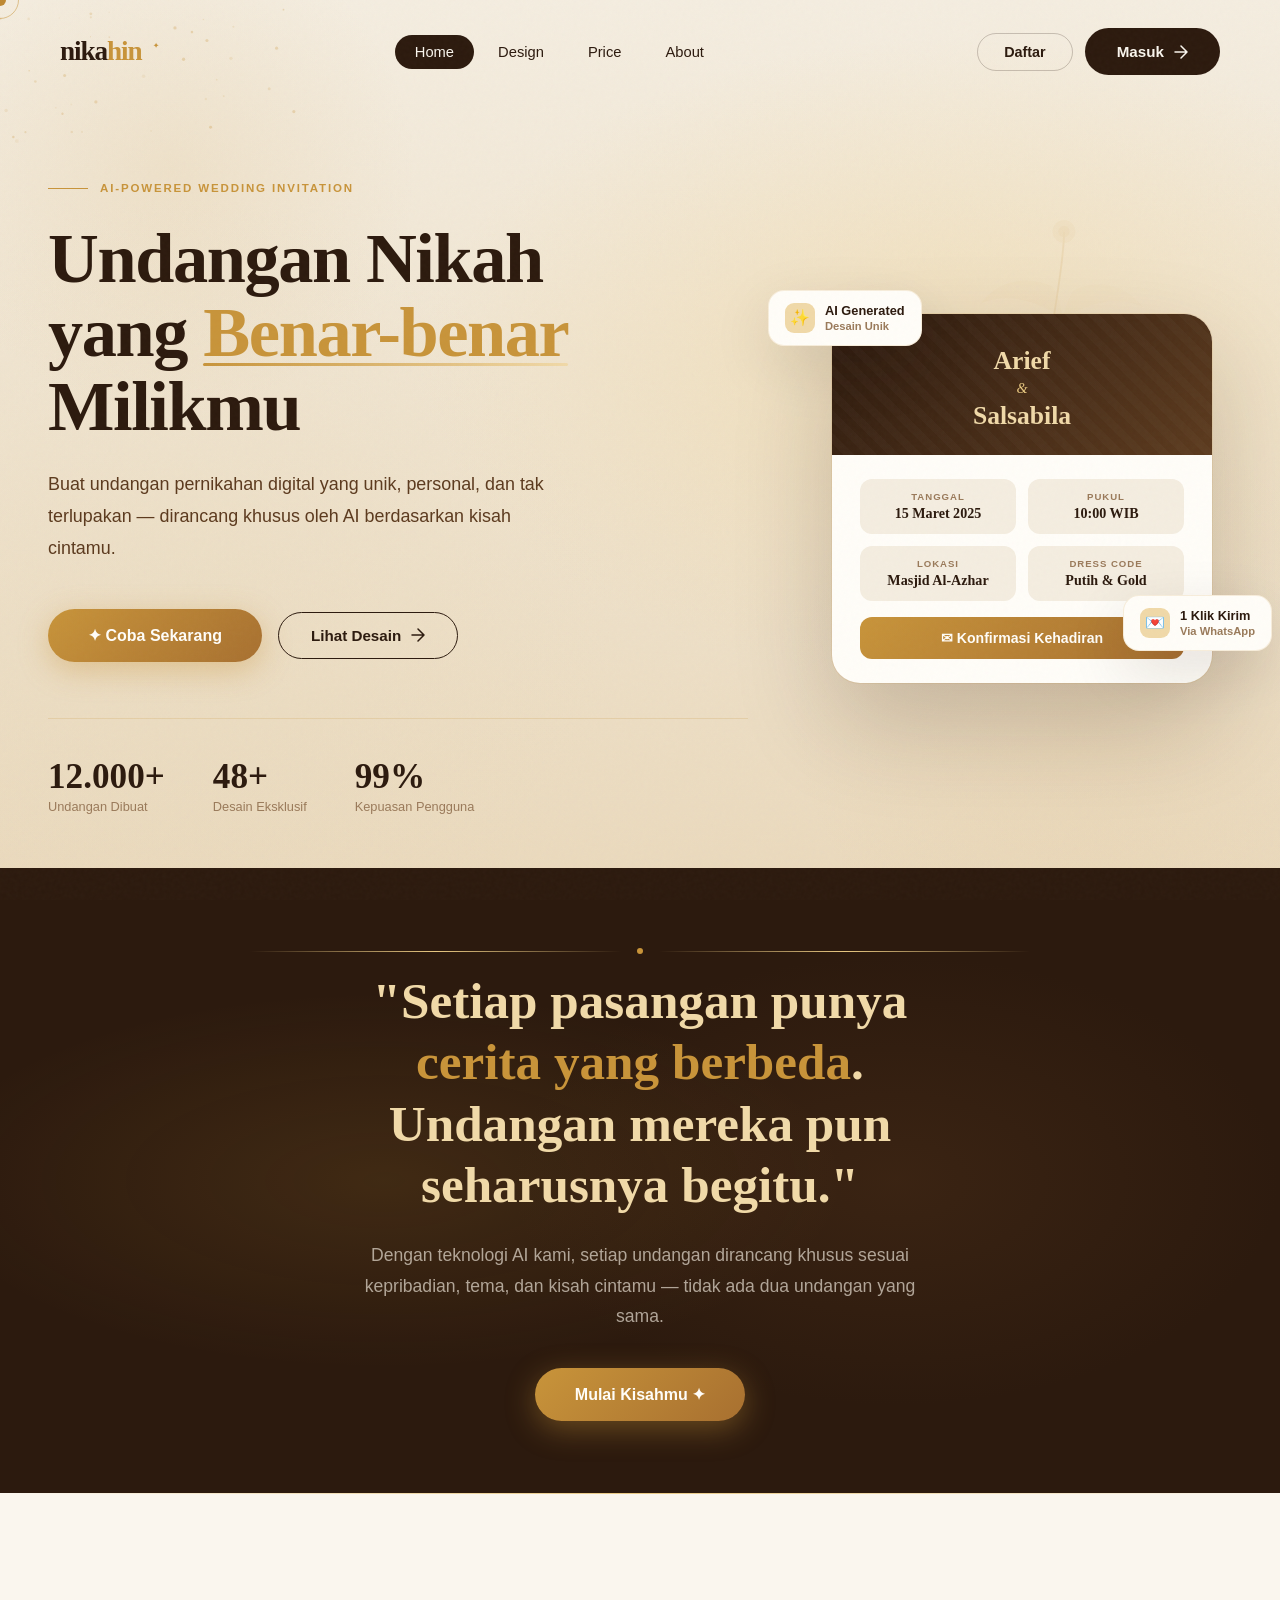
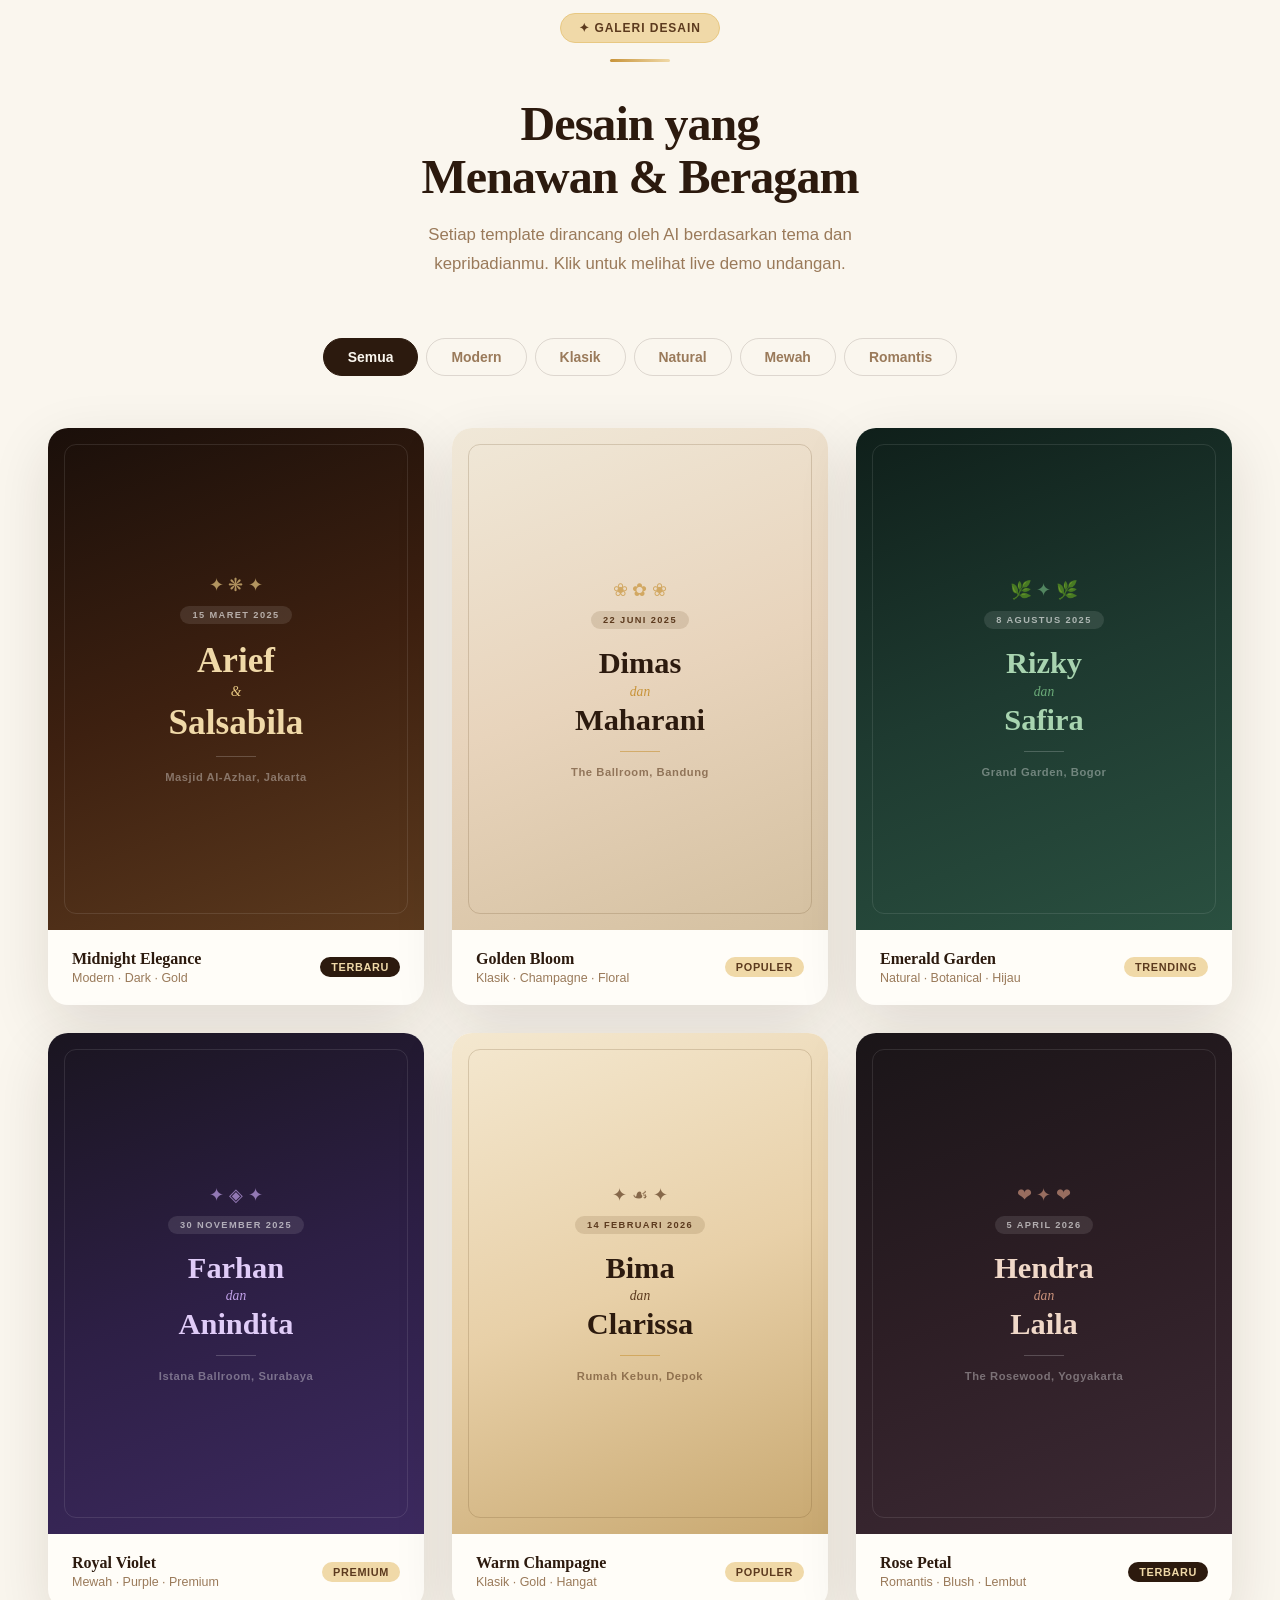
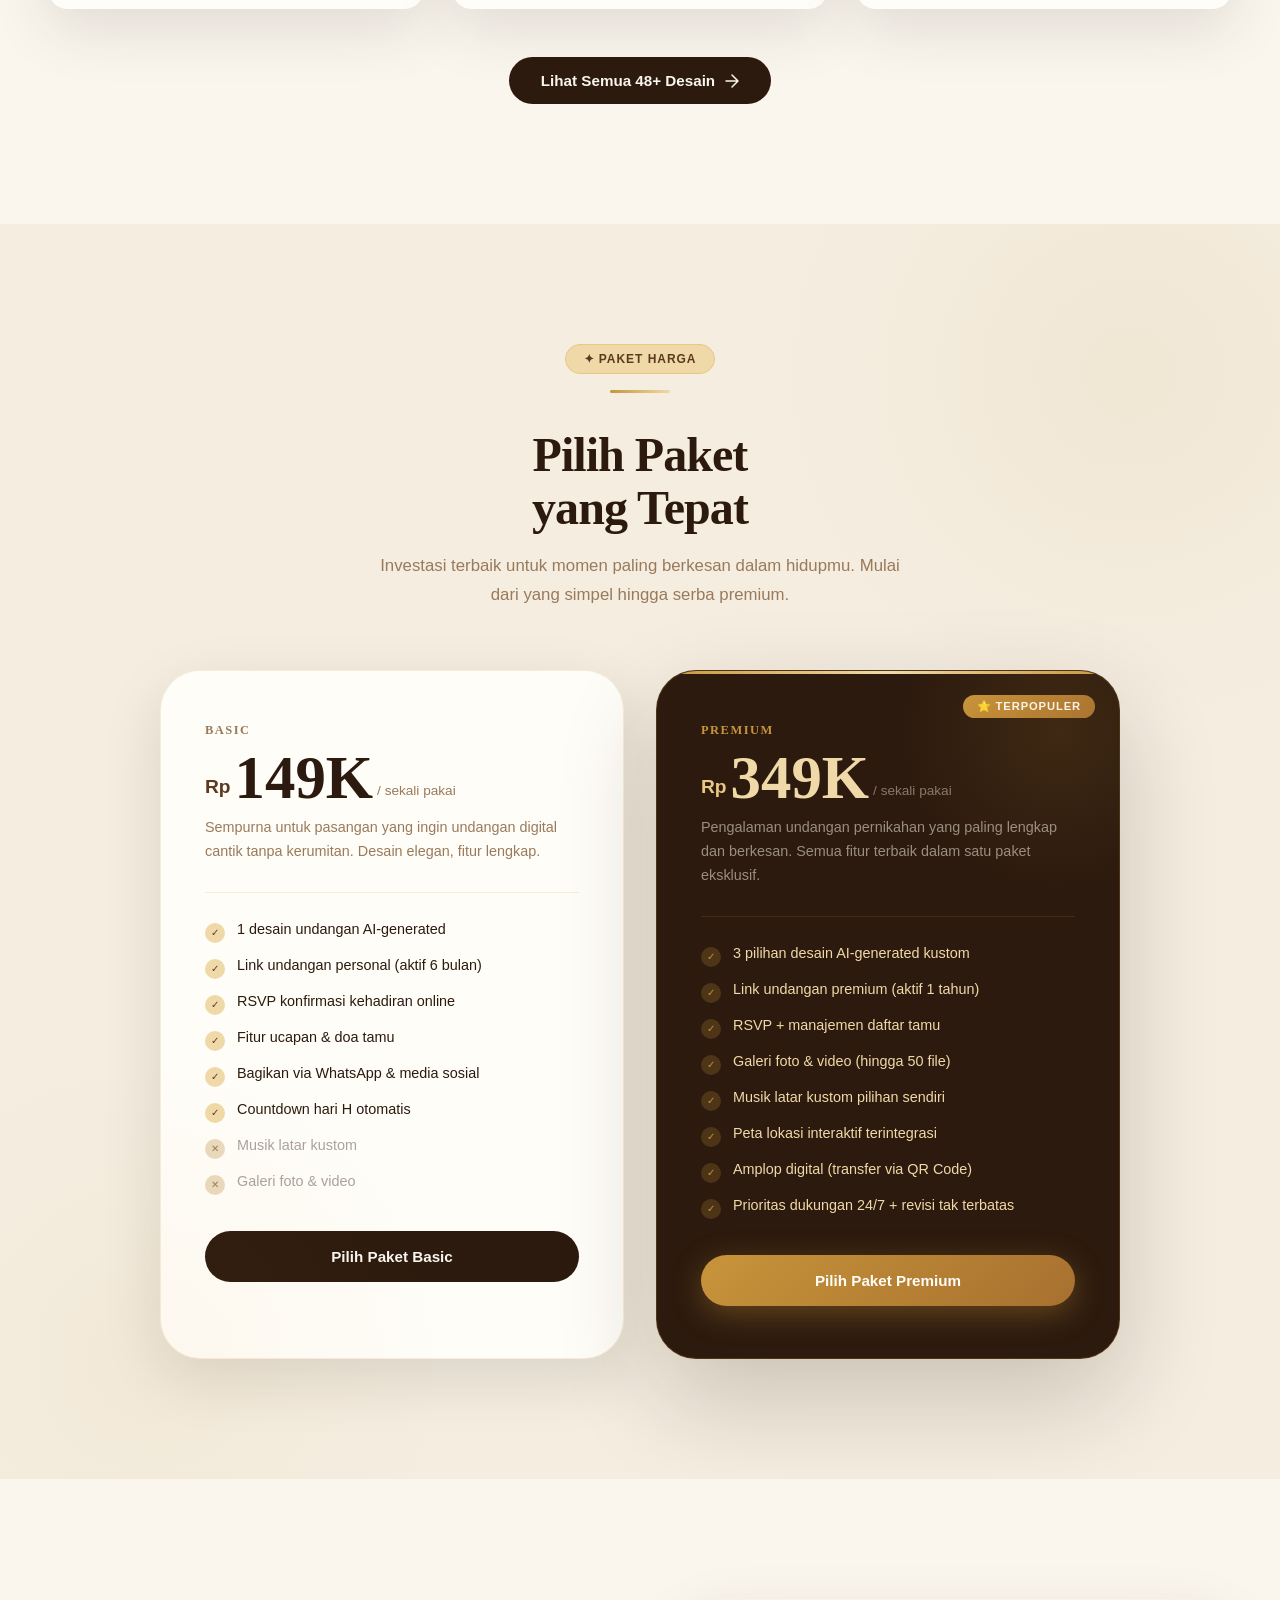
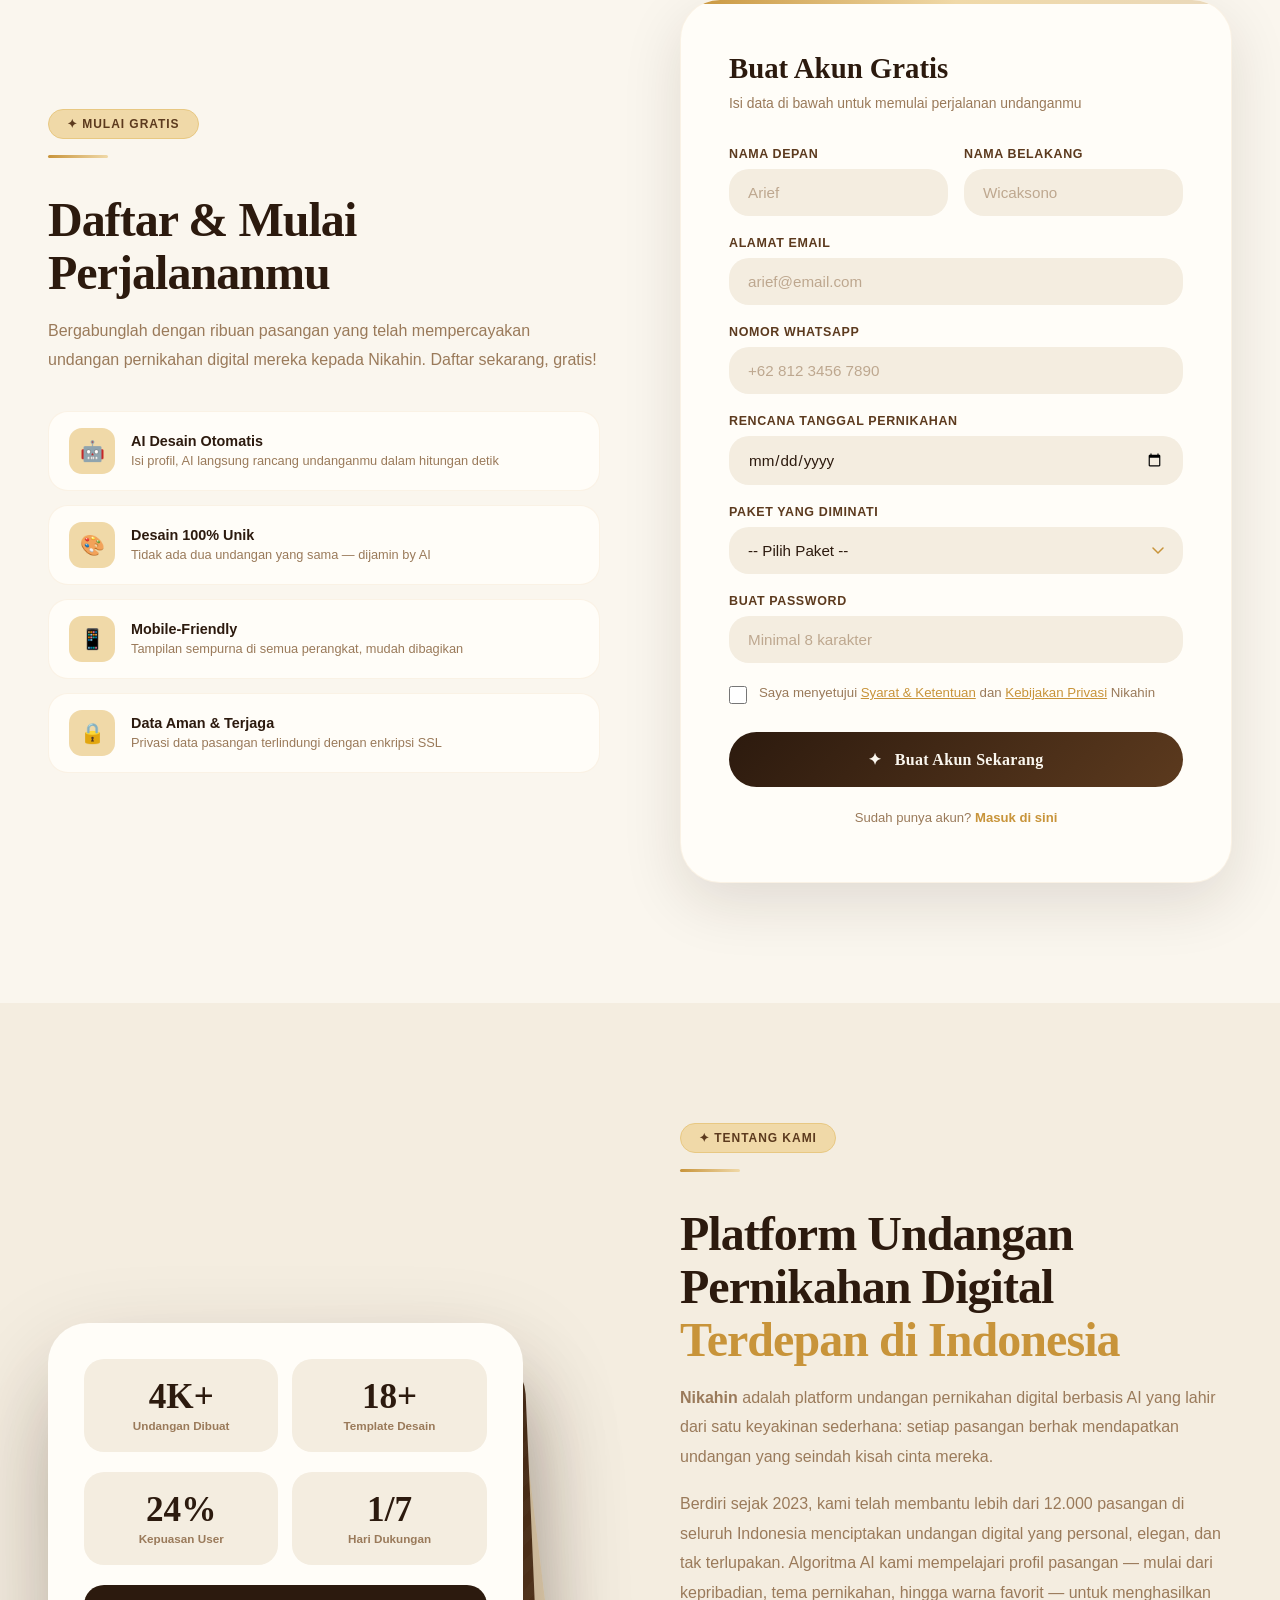
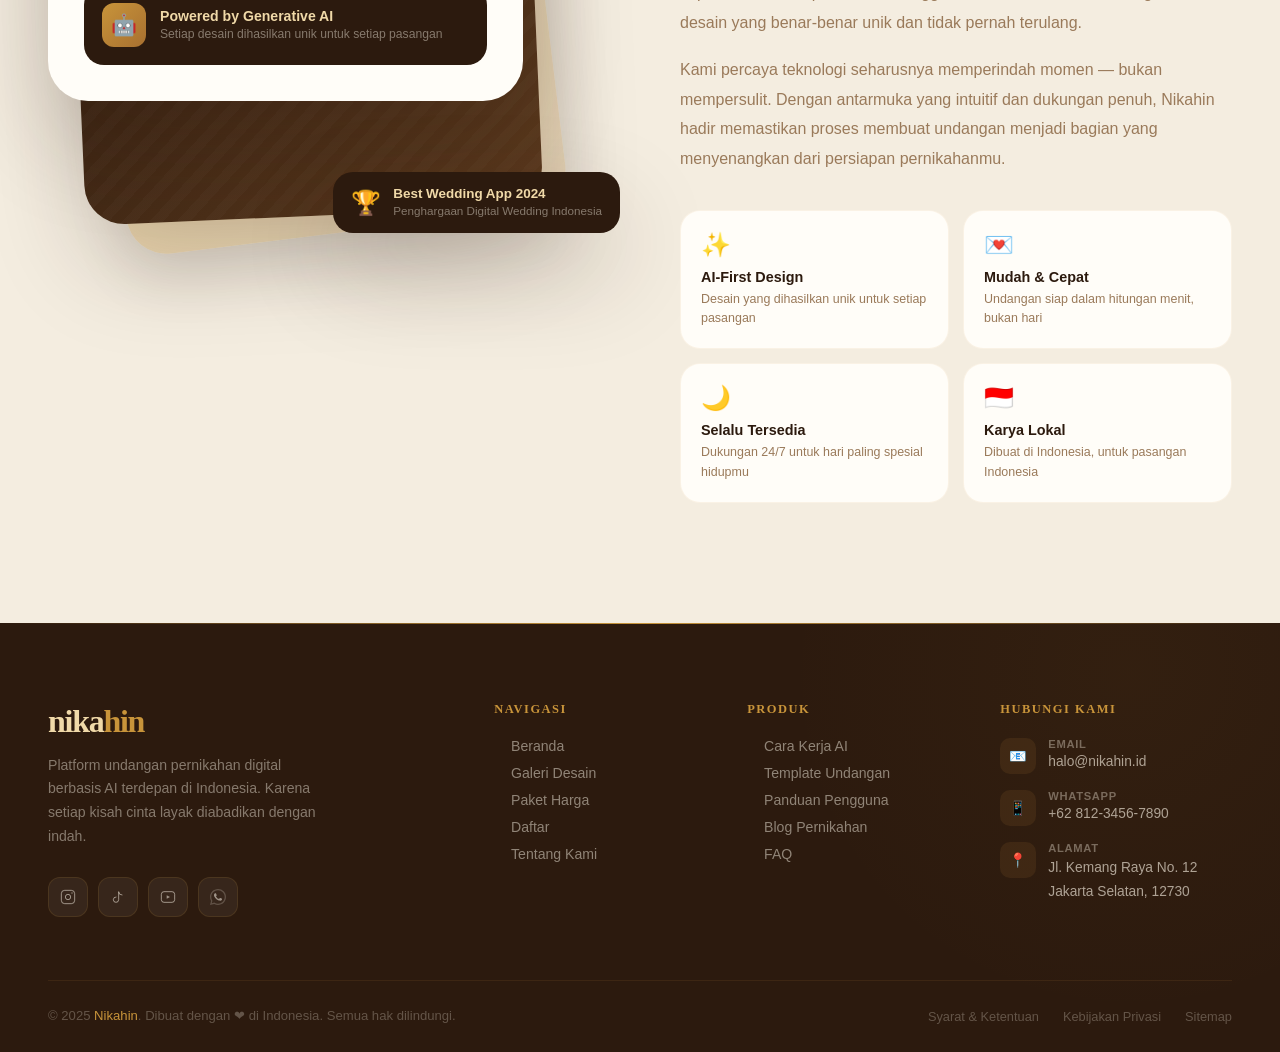
==== commit 4a1ea267: "updated" ====
--- a/index.html
+++ b/index.html
@@ -104,101 +104,108 @@
   <div class="hero-deco hero-deco-tl"></div>
   <div class="hero-deco hero-deco-br"></div>
 
-  <!-- Hero Content -->
-  <div class="container" style="position:relative;z-index:2;width:100%;">
-    <div class="hero-content">
-      <div class="hero-eyebrow">
-        <div class="hero-eyebrow-line"></div>
-        <span>AI-Powered Wedding Invitation</span>
-      </div>
-
-      <h1 class="hero-title">
-        Undangan Nikah<br>yang <em>Benar-benar</em><br>Milikmu
-      </h1>
-
-      <p class="hero-subtitle">
-        Buat undangan pernikahan digital yang unik, personal, dan tak terlupakan
-        — dirancang khusus oleh AI berdasarkan kisah cintamu.
-      </p>
-
-      <div class="hero-actions">
-        <a href="#register" class="btn-gold">
-          <span>✦ Coba Sekarang</span>
-        </a>
-        <a href="#designs" class="btn-outline">
-          Lihat Desain
-          <svg width="14" height="14" viewBox="0 0 14 14" fill="none"><path d="M1 7h12M7 1l6 6-6 6" stroke="currentColor" stroke-width="1.5" stroke-linecap="round" stroke-linejoin="round"/></svg>
-        </a>
-      </div>
-
-      <div class="hero-stats">
-        <div>
-          <div class="hero-stat-num counter" data-count="12000" data-suffix="+">0+</div>
-          <div class="hero-stat-label">Undangan Dibuat</div>
-        </div>
-        <div>
-          <div class="hero-stat-num counter" data-count="48" data-suffix="+">0+</div>
-          <div class="hero-stat-label">Desain Eksklusif</div>
-        </div>
-        <div>
-          <div class="hero-stat-num counter" data-count="99" data-suffix="%">0%</div>
-          <div class="hero-stat-label">Kepuasan Pengguna</div>
-        </div>
-      </div>
-    </div>
-  </div>
-
-  <!-- Floating Invitation Mockup -->
-  <div class="hero-mockup-wrapper">
-    <!-- Badge 1 -->
-    <div class="hero-badge hero-badge-1">
-      <div class="hero-badge-icon">✨</div>
-      <div>
-        <strong style="display:block;font-size:0.8rem;color:var(--dark);">AI Generated</strong>
-        <span style="font-size:0.7rem;color:var(--muted);">Desain Unik</span>
-      </div>
-    </div>
-
-    <!-- Main Mockup Card -->
-    <div class="hero-mockup">
-      <div class="hero-mockup-header">
-        <div class="hero-mockup-names">
-          Arief
-          <span class="hero-mockup-and">&amp;</span>
-          Salsabila
-        </div>
-      </div>
-      <div class="hero-mockup-body">
-        <div class="hero-mockup-info">
-          <div class="hero-mockup-info-item">
-            <div class="label">Tanggal</div>
-            <div class="value">15 Maret 2025</div>
-          </div>
-          <div class="hero-mockup-info-item">
-            <div class="label">Pukul</div>
-            <div class="value">10:00 WIB</div>
-          </div>
-          <div class="hero-mockup-info-item">
-            <div class="label">Lokasi</div>
-            <div class="value">Masjid Al-Azhar</div>
-          </div>
-          <div class="hero-mockup-info-item">
-            <div class="label">Dress Code</div>
-            <div class="value">Putih &amp; Gold</div>
-          </div>
-        </div>
-        <div class="hero-mockup-btn">✉ Konfirmasi Kehadiran</div>
-      </div>
-    </div>
-
-    <!-- Badge 2 -->
-    <div class="hero-badge hero-badge-2">
-      <div class="hero-badge-icon">💌</div>
-      <div>
-        <strong style="display:block;font-size:0.8rem;color:var(--dark);">1 Klik Kirim</strong>
-        <span style="font-size:0.7rem;color:var(--muted);">Via WhatsApp</span>
-      </div>
-    </div>
+  <!-- Hero 2-column Grid -->
+  <div class="container">
+    <div class="hero-grid">
+
+      <!-- Left: Content -->
+      <div class="hero-content">
+        <div class="hero-eyebrow">
+          <div class="hero-eyebrow-line"></div>
+          <span>AI-Powered Wedding Invitation</span>
+        </div>
+
+        <h1 class="hero-title">
+          Undangan Nikah<br>yang <em>Benar-benar</em><br>Milikmu
+        </h1>
+
+        <p class="hero-subtitle">
+          Buat undangan pernikahan digital yang unik, personal, dan tak terlupakan
+          — dirancang khusus oleh AI berdasarkan kisah cintamu.
+        </p>
+
+        <div class="hero-actions">
+          <a href="#register" class="btn-gold">
+            <span>✦ Coba Sekarang</span>
+          </a>
+          <a href="#designs" class="btn-outline">
+            Lihat Desain
+            <svg width="14" height="14" viewBox="0 0 14 14" fill="none"><path d="M1 7h12M7 1l6 6-6 6" stroke="currentColor" stroke-width="1.5" stroke-linecap="round" stroke-linejoin="round"/></svg>
+          </a>
+        </div>
+
+        <div class="hero-stats">
+          <div>
+            <div class="hero-stat-num counter" data-count="12000" data-suffix="+">0+</div>
+            <div class="hero-stat-label">Undangan Dibuat</div>
+          </div>
+          <div>
+            <div class="hero-stat-num counter" data-count="48" data-suffix="+">0+</div>
+            <div class="hero-stat-label">Desain Eksklusif</div>
+          </div>
+          <div>
+            <div class="hero-stat-num counter" data-count="99" data-suffix="%">0%</div>
+            <div class="hero-stat-label">Kepuasan Pengguna</div>
+          </div>
+        </div>
+      </div>
+
+      <!-- Right: Invitation Mockup -->
+      <div class="hero-right">
+        <div class="hero-mockup-wrapper">
+          <!-- Badge 1 -->
+          <div class="hero-badge hero-badge-1">
+            <div class="hero-badge-icon">✨</div>
+            <div>
+              <strong style="display:block;font-size:0.8rem;color:var(--dark);">AI Generated</strong>
+              <span style="font-size:0.7rem;color:var(--muted);">Desain Unik</span>
+            </div>
+          </div>
+
+          <!-- Mockup Card -->
+          <div class="hero-mockup">
+            <div class="hero-mockup-header">
+              <div class="hero-mockup-names">
+                Arief
+                <span class="hero-mockup-and">&amp;</span>
+                Salsabila
+              </div>
+            </div>
+            <div class="hero-mockup-body">
+              <div class="hero-mockup-info">
+                <div class="hero-mockup-info-item">
+                  <div class="label">Tanggal</div>
+                  <div class="value">15 Maret 2025</div>
+                </div>
+                <div class="hero-mockup-info-item">
+                  <div class="label">Pukul</div>
+                  <div class="value">10:00 WIB</div>
+                </div>
+                <div class="hero-mockup-info-item">
+                  <div class="label">Lokasi</div>
+                  <div class="value">Masjid Al-Azhar</div>
+                </div>
+                <div class="hero-mockup-info-item">
+                  <div class="label">Dress Code</div>
+                  <div class="value">Putih &amp; Gold</div>
+                </div>
+              </div>
+              <div class="hero-mockup-btn">✉ Konfirmasi Kehadiran</div>
+            </div>
+          </div>
+
+          <!-- Badge 2 -->
+          <div class="hero-badge hero-badge-2">
+            <div class="hero-badge-icon">💌</div>
+            <div>
+              <strong style="display:block;font-size:0.8rem;color:var(--dark);">1 Klik Kirim</strong>
+              <span style="font-size:0.7rem;color:var(--muted);">Via WhatsApp</span>
+            </div>
+          </div>
+        </div>
+      </div>
+
+    </div><!-- /hero-grid -->
   </div>
 </section>
 
@@ -208,10 +215,7 @@
 ============================================ -->
 <div class="liquid-section">
   <!-- Top wave -->
-  <svg class="liquid-wave-top" viewBox="0 0 1440 80" preserveAspectRatio="none" xmlns="http://www.w3.org/2000/svg">
-    <path d="M0,0 L0,40 C120,70 240,80 360,60 C480,40 600,20 720,30 C840,40 960,70 1080,75 C1200,80 1320,60 1440,45 L1440,0 Z"
-          fill="#2C1A0E"/>
-  </svg>
+ 
 
   <div class="liquid-container">
     <div class="liquid-content">
@@ -231,10 +235,7 @@
   </div>
 
   <!-- Bottom wave -->
-  <svg class="liquid-wave-bottom" viewBox="0 0 1440 80" preserveAspectRatio="none" xmlns="http://www.w3.org/2000/svg">
-    <path d="M0,80 L0,35 C120,10 240,0 360,20 C480,40 600,60 720,50 C840,40 960,10 1080,5 C1200,0 1320,20 1440,35 L1440,80 Z"
-          fill="#2C1A0E"/>
-  </svg>
+  
 </div>
 
 
--- a/css/style.css
+++ b/css/style.css
@@ -1,13 +1,15 @@
 /* ============================================
    NIKAHIN — E-Wedding Platform
-   Style: Tactile Maximalism
+   Style: Tactile Maximalism — DESKTOP FIRST
    Palette: Beige, Ecru, Champagne
    Fonts: Satoshi (headline), General Sans (body)
 ============================================ */
 
 @import url('https://api.fontshare.com/v2/css?f[]=satoshi@900,800,700,500,400&f[]=general-sans@600,500,400&display=swap');
 
-/* ── CSS Variables ────────────────────────── */
+/* ============================================
+   CSS VARIABLES
+============================================ */
 :root {
   --beige:       #F4EDE0;
   --ecru:        #EAD9BC;
@@ -31,18 +33,21 @@
 
   --shadow-soft: 0 8px 40px rgba(44,26,14,0.08);
   --shadow-card: 0 20px 60px rgba(44,26,14,0.12);
-  --shadow-deep: 0 40px 100px rgba(44,26,14,0.18);
-
-  --transition: all 0.4s cubic-bezier(0.25, 0.46, 0.45, 0.94);
-}
-
-/* ── Reset & Base ─────────────────────────── */
+  --shadow-deep: 0 40px 100px rgba(44,26,14,0.20);
+
+  --transition:  all 0.4s cubic-bezier(0.25, 0.46, 0.45, 0.94);
+
+  --container-width: 1320px;
+  --container-pad:   64px;
+  --section-pad:     120px;
+}
+
+/* ============================================
+   RESET & BASE
+============================================ */
 *, *::before, *::after { box-sizing: border-box; margin: 0; padding: 0; }
 
-html {
-  scroll-behavior: smooth;
-  overflow-x: hidden;
-}
+html { scroll-behavior: smooth; overflow-x: hidden; font-size: 16px; }
 
 body {
   font-family: var(--font-body);
@@ -50,865 +55,386 @@
   color: var(--dark);
   overflow-x: hidden;
   cursor: none;
-}
-
-/* Custom Cursor */
-.cursor {
-  width: 12px;
-  height: 12px;
-  background: var(--gold);
-  border-radius: 50%;
-  position: fixed;
-  top: 0; left: 0;
-  pointer-events: none;
-  z-index: 99999;
-  transform: translate(-50%, -50%);
-  transition: width 0.3s, height 0.3s, background 0.3s;
-  mix-blend-mode: multiply;
-}
-.cursor-follower {
-  width: 36px;
-  height: 36px;
-  border: 1.5px solid var(--gold);
-  border-radius: 50%;
-  position: fixed;
-  top: 0; left: 0;
-  pointer-events: none;
-  z-index: 99998;
-  transform: translate(-50%, -50%);
-  transition: 0.15s ease;
-  opacity: 0.5;
-}
-body:hover .cursor { opacity: 1; }
-a:hover ~ .cursor, button:hover ~ .cursor { width: 20px; height: 20px; }
-
-/* ── Scrollbar ────────────────────────────── */
+  -webkit-font-smoothing: antialiased;
+}
+
+body::before {
+  content: '';
+  position: fixed; inset: 0;
+  background-image: url("data:image/svg+xml,%3Csvg viewBox='0 0 256 256' xmlns='http://www.w3.org/2000/svg'%3E%3Cfilter id='noise'%3E%3CfeTurbulence type='fractalNoise' baseFrequency='0.9' numOctaves='4' stitchTiles='stitch'/%3E%3C/filter%3E%3Crect width='100%25' height='100%25' filter='url(%23noise)' opacity='1'/%3E%3C/svg%3E");
+  opacity: 0.025; pointer-events: none; z-index: 9997;
+}
+
 ::-webkit-scrollbar { width: 6px; }
 ::-webkit-scrollbar-track { background: var(--beige); }
 ::-webkit-scrollbar-thumb { background: var(--gold); border-radius: 3px; }
 
-/* ── Typography ───────────────────────────── */
-h1, h2, h3, h4, h5 {
-  font-family: var(--font-head);
-  font-weight: 800;
-  line-height: 1.1;
-  letter-spacing: -0.02em;
-}
-
-p { line-height: 1.7; font-size: 1rem; }
-
+h1, h2, h3, h4, h5 { font-family: var(--font-head); font-weight: 800; line-height: 1.1; letter-spacing: -0.02em; }
+p { line-height: 1.75; font-size: 1rem; }
 a { text-decoration: none; color: inherit; }
 
-/* ── Noise Texture Overlay ────────────────── */
-body::before {
-  content: '';
-  position: fixed;
-  inset: 0;
-  background-image: url("data:image/svg+xml,%3Csvg viewBox='0 0 256 256' xmlns='http://www.w3.org/2000/svg'%3E%3Cfilter id='noise'%3E%3CfeTurbulence type='fractalNoise' baseFrequency='0.9' numOctaves='4' stitchTiles='stitch'/%3E%3C/filter%3E%3Crect width='100%25' height='100%25' filter='url(%23noise)' opacity='1'/%3E%3C/svg%3E");
-  opacity: 0.025;
-  pointer-events: none;
-  z-index: 9997;
-}
-
-/* ── Utility ──────────────────────────────── */
+/* ============================================
+   CUSTOM CURSOR
+============================================ */
+.cursor {
+  width: 12px; height: 12px; background: var(--gold); border-radius: 50%;
+  position: fixed; top: 0; left: 0; pointer-events: none; z-index: 99999;
+  transform: translate(-50%, -50%); transition: width 0.25s, height 0.25s, background 0.25s;
+  mix-blend-mode: multiply;
+}
+.cursor-follower {
+  width: 38px; height: 38px; border: 1.5px solid var(--gold); border-radius: 50%;
+  position: fixed; top: 0; left: 0; pointer-events: none; z-index: 99998;
+  transform: translate(-50%, -50%); transition: 0.12s ease; opacity: 0.5;
+}
+
+@media (max-width: 1024px) {
+  .cursor, .cursor-follower { display: none; }
+  body { cursor: auto; }
+}
+
+/* ============================================
+   UTILITY
+============================================ */
 .container {
-  max-width: 1280px;
+  max-width: var(--container-width);
   margin: 0 auto;
-  padding: 0 40px;
-}
-
-@media (max-width: 768px) {
-  .container { padding: 0 20px; }
+  padding: 0 var(--container-pad);
+  width: 100%;
 }
 
 .tag-pill {
-  display: inline-flex;
-  align-items: center;
-  gap: 6px;
-  background: var(--champagne);
-  border: 1px solid var(--gold-light);
-  color: var(--brown);
-  font-family: var(--font-body);
-  font-size: 0.75rem;
-  font-weight: 600;
-  letter-spacing: 0.08em;
-  text-transform: uppercase;
-  padding: 6px 16px;
-  border-radius: 999px;
+  display: inline-flex; align-items: center; gap: 6px;
+  background: var(--champagne); border: 1px solid var(--gold-light);
+  color: var(--brown); font-family: var(--font-body); font-size: 0.75rem;
+  font-weight: 600; letter-spacing: 0.08em; text-transform: uppercase;
+  padding: 7px 18px; border-radius: 999px; white-space: nowrap;
 }
 
 .btn-primary {
-  display: inline-flex;
-  align-items: center;
-  gap: 10px;
-  background: var(--dark);
-  color: var(--cream);
-  font-family: var(--font-body);
-  font-weight: 600;
-  font-size: 0.95rem;
-  padding: 16px 32px;
-  border-radius: 999px;
-  border: none;
-  cursor: none;
-  transition: var(--transition);
-  position: relative;
-  overflow: hidden;
+  display: inline-flex; align-items: center; gap: 10px;
+  background: var(--dark); color: var(--cream); font-family: var(--font-body);
+  font-weight: 600; font-size: 0.95rem; padding: 15px 32px; border-radius: 999px;
+  border: none; cursor: none; transition: var(--transition); position: relative;
+  overflow: hidden; white-space: nowrap;
 }
 .btn-primary::before {
-  content: '';
-  position: absolute;
-  inset: 0;
-  background: var(--brown);
-  transform: scaleX(0);
-  transform-origin: left;
-  transition: transform 0.4s cubic-bezier(0.25, 0.46, 0.45, 0.94);
-  z-index: 0;
+  content: ''; position: absolute; inset: 0; background: var(--brown);
+  transform: scaleX(0); transform-origin: left;
+  transition: transform 0.4s cubic-bezier(0.25, 0.46, 0.45, 0.94); z-index: 0;
 }
 .btn-primary:hover::before { transform: scaleX(1); }
-.btn-primary > * { position: relative; z-index: 1; }
+.btn-primary span, .btn-primary svg { position: relative; z-index: 1; }
 .btn-primary:hover { transform: translateY(-2px); box-shadow: 0 12px 40px rgba(44,26,14,0.25); }
 
 .btn-outline {
-  display: inline-flex;
-  align-items: center;
-  gap: 10px;
-  background: transparent;
-  color: var(--dark);
-  font-family: var(--font-body);
-  font-weight: 600;
-  font-size: 0.95rem;
-  padding: 15px 32px;
-  border-radius: 999px;
-  border: 1.5px solid var(--dark);
-  cursor: none;
-  transition: var(--transition);
-}
-.btn-outline:hover {
-  background: var(--dark);
-  color: var(--cream);
-  transform: translateY(-2px);
-}
+  display: inline-flex; align-items: center; gap: 10px;
+  background: transparent; color: var(--dark); font-family: var(--font-body);
+  font-weight: 600; font-size: 0.95rem; padding: 14px 32px; border-radius: 999px;
+  border: 1.5px solid var(--dark); cursor: none; transition: var(--transition); white-space: nowrap;
+}
+.btn-outline:hover { background: var(--dark); color: var(--cream); transform: translateY(-2px); }
 
 .btn-gold {
-  display: inline-flex;
-  align-items: center;
-  gap: 10px;
-  background: linear-gradient(135deg, var(--gold), #A87030);
-  color: var(--white);
-  font-family: var(--font-body);
-  font-weight: 700;
-  font-size: 1rem;
-  padding: 18px 40px;
-  border-radius: 999px;
-  border: none;
-  cursor: none;
-  transition: var(--transition);
-  box-shadow: 0 8px 30px rgba(200,148,58,0.4);
-}
-.btn-gold:hover {
-  transform: translateY(-3px);
-  box-shadow: 0 16px 50px rgba(200,148,58,0.5);
-}
-
-/* ── Decorative Lines ─────────────────────── */
-.ornament-line {
-  display: flex;
-  align-items: center;
-  gap: 16px;
-  margin-bottom: 16px;
-}
-.ornament-line::before,
-.ornament-line::after {
-  content: '';
-  flex: 1;
-  height: 1px;
+  display: inline-flex; align-items: center; gap: 10px;
+  background: linear-gradient(135deg, var(--gold), #A87030); color: var(--white);
+  font-family: var(--font-body); font-weight: 700; font-size: 1rem;
+  padding: 17px 40px; border-radius: 999px; border: none; cursor: none;
+  transition: var(--transition); box-shadow: 0 8px 30px rgba(200,148,58,0.4); white-space: nowrap;
+}
+.btn-gold:hover { transform: translateY(-3px); box-shadow: 0 16px 50px rgba(200,148,58,0.5); }
+
+.ornament-line { display: flex; align-items: center; gap: 16px; margin-bottom: 16px; }
+.ornament-line::before, .ornament-line::after {
+  content: ''; flex: 1; height: 1px;
   background: linear-gradient(90deg, transparent, var(--gold-light), transparent);
 }
-.ornament-dot {
-  width: 6px; height: 6px;
-  background: var(--gold);
-  border-radius: 50%;
-}
+.ornament-dot { width: 6px; height: 6px; background: var(--gold); border-radius: 50%; }
+
+.section-sep {
+  width: 60px; height: 3px;
+  background: linear-gradient(90deg, var(--gold), var(--champagne));
+  border-radius: 2px; margin: 16px 0 36px;
+}
+.section-sep.centered { margin: 16px auto 36px; }
+
+.section-header { margin-bottom: 60px; }
+.section-header.centered { text-align: center; }
+.section-title { font-size: 3.4rem; font-weight: 900; color: var(--dark); margin-bottom: 16px; line-height: 1.1; }
+.section-subtitle { font-size: 1.05rem; color: var(--muted); max-width: 540px; margin: 0 auto; line-height: 1.75; }
+
+.reveal { opacity: 0; transform: translateY(36px); transition: opacity 0.75s ease, transform 0.75s ease; }
+.reveal.visible { opacity: 1; transform: translateY(0); }
+.reveal-delay-1 { transition-delay: 0.1s; }
+.reveal-delay-2 { transition-delay: 0.2s; }
+.reveal-delay-3 { transition-delay: 0.3s; }
+.reveal-delay-4 { transition-delay: 0.4s; }
+.reveal-delay-5 { transition-delay: 0.5s; }
 
 /* ============================================
    NAVBAR
 ============================================ */
-.navbar {
-  position: fixed;
-  top: 0; left: 0; right: 0;
-  z-index: 1000;
-  padding: 0;
-  transition: var(--transition);
-}
-
+.navbar { position: fixed; top: 0; left: 0; right: 0; z-index: 1000; transition: var(--transition); }
 .navbar.scrolled {
-  background: rgba(244, 237, 224, 0.92);
-  backdrop-filter: blur(20px);
-  -webkit-backdrop-filter: blur(20px);
-  border-bottom: 1px solid rgba(200,148,58,0.15);
-  box-shadow: var(--shadow-soft);
-}
-
+  background: rgba(244, 237, 224, 0.94);
+  backdrop-filter: blur(24px); -webkit-backdrop-filter: blur(24px);
+  border-bottom: 1px solid rgba(200,148,58,0.15); box-shadow: var(--shadow-soft);
+}
 .navbar-inner {
-  display: flex;
-  align-items: center;
-  justify-content: space-between;
-  padding: 24px 48px;
-  max-width: 1440px;
-  margin: 0 auto;
-}
-
+  display: flex; align-items: center; justify-content: space-between;
+  padding: 28px 60px; max-width: 1440px; margin: 0 auto;
+}
 .navbar-logo {
-  font-family: var(--font-head);
-  font-weight: 900;
-  font-size: 1.6rem;
-  color: var(--dark);
-  letter-spacing: -0.04em;
-  position: relative;
-}
-.navbar-logo span {
-  color: var(--gold);
-}
+  font-family: var(--font-head); font-weight: 900; font-size: 1.7rem; color: var(--dark);
+  letter-spacing: -0.04em; position: relative; flex-shrink: 0; cursor: none;
+}
+.navbar-logo span { color: var(--gold); }
 .navbar-logo::after {
-  content: '✦';
-  font-size: 0.5rem;
-  color: var(--gold);
-  position: absolute;
-  top: 4px;
-  right: -14px;
-}
-
-.navbar-menu {
-  display: flex;
-  align-items: center;
-  list-style: none;
-  gap: 8px;
-}
-
+  content: '✦'; font-size: 0.45rem; color: var(--gold);
+  position: absolute; top: 5px; right: -16px;
+}
+.navbar-menu { display: flex; align-items: center; list-style: none; gap: 4px; }
 .navbar-menu a {
-  font-family: var(--font-body);
-  font-weight: 500;
-  font-size: 0.9rem;
-  color: var(--dark);
-  padding: 8px 18px;
-  border-radius: 999px;
-  transition: var(--transition);
-  position: relative;
-}
-
-.navbar-menu a:hover {
-  background: var(--ecru);
-  color: var(--brown);
-}
-
-.navbar-menu a.active {
-  background: var(--dark);
-  color: var(--cream);
-}
-
-.navbar-cta {
-  display: flex;
-  align-items: center;
-  gap: 12px;
-}
-
+  font-family: var(--font-body); font-weight: 500; font-size: 0.92rem; color: var(--dark);
+  padding: 9px 20px; border-radius: 999px; transition: var(--transition); white-space: nowrap; cursor: none;
+}
+.navbar-menu a:hover { background: var(--ecru); color: var(--brown); }
+.navbar-menu a.active { background: var(--dark); color: var(--cream); }
+
+.navbar-cta { display: flex; align-items: center; gap: 12px; flex-shrink: 0; }
 .navbar-login {
-  font-family: var(--font-body);
-  font-weight: 600;
-  font-size: 0.9rem;
-  color: var(--dark);
-  padding: 10px 24px;
-  border-radius: 999px;
-  border: 1.5px solid rgba(44,26,14,0.2);
-  transition: var(--transition);
-  cursor: none;
-}
-.navbar-login:hover {
-  background: var(--dark);
-  color: var(--cream);
-  border-color: var(--dark);
-}
-
-/* Hamburger */
+  font-family: var(--font-body); font-weight: 600; font-size: 0.9rem; color: var(--dark);
+  padding: 10px 26px; border-radius: 999px; border: 1.5px solid rgba(44,26,14,0.22);
+  transition: var(--transition); cursor: none; white-space: nowrap;
+}
+.navbar-login:hover { background: var(--dark); color: var(--cream); border-color: var(--dark); }
+
 .hamburger {
-  display: none;
-  flex-direction: column;
-  gap: 5px;
-  cursor: none;
-  padding: 10px;
-  border-radius: 8px;
-  transition: var(--transition);
-}
-.hamburger span {
-  display: block;
-  width: 24px;
-  height: 2px;
-  background: var(--dark);
-  border-radius: 2px;
-  transition: var(--transition);
-}
+  display: none; flex-direction: column; gap: 5px; cursor: pointer; padding: 10px;
+  border-radius: 8px; border: none; background: transparent; transition: var(--transition);
+}
+.hamburger span { display: block; width: 24px; height: 2px; background: var(--dark); border-radius: 2px; transition: var(--transition); }
 .hamburger.active span:nth-child(1) { transform: translateY(7px) rotate(45deg); }
 .hamburger.active span:nth-child(2) { opacity: 0; }
 .hamburger.active span:nth-child(3) { transform: translateY(-7px) rotate(-45deg); }
 
-/* Mobile Menu */
 .mobile-menu {
-  position: fixed;
-  top: 0; right: -100%;
-  width: 320px;
-  height: 100vh;
-  background: var(--cream);
-  z-index: 999;
-  padding: 100px 40px 40px;
+  position: fixed; top: 0; right: -100%; width: 320px; height: 100vh;
+  background: var(--cream); z-index: 999; padding: 100px 40px 40px;
   transition: right 0.5s cubic-bezier(0.25, 0.46, 0.45, 0.94);
-  border-left: 1px solid var(--ecru);
-  display: flex;
-  flex-direction: column;
-  gap: 40px;
+  border-left: 1px solid var(--ecru); display: flex; flex-direction: column; gap: 40px;
+  box-shadow: -20px 0 80px rgba(44,26,14,0.12);
 }
 .mobile-menu.open { right: 0; }
-.mobile-menu nav { display: flex; flex-direction: column; gap: 8px; }
+.mobile-menu nav { display: flex; flex-direction: column; gap: 6px; }
 .mobile-menu nav a {
-  font-family: var(--font-head);
-  font-weight: 700;
-  font-size: 1.8rem;
-  color: var(--dark);
-  padding: 12px 0;
-  border-bottom: 1px solid var(--ecru);
-  transition: var(--transition);
-}
-.mobile-menu nav a:hover { color: var(--gold); padding-left: 10px; }
-
-@media (max-width: 900px) {
+  font-family: var(--font-head); font-weight: 700; font-size: 1.8rem; color: var(--dark);
+  padding: 12px 0; border-bottom: 1px solid var(--ecru); transition: var(--transition); display: block;
+}
+.mobile-menu nav a:hover { color: var(--gold); padding-left: 12px; }
+
+@media (max-width: 1024px) {
+  .navbar-inner { padding: 22px 40px; }
+  .navbar-menu { gap: 2px; }
+  .navbar-menu a { padding: 8px 14px; font-size: 0.88rem; }
+}
+@media (max-width: 860px) {
   .navbar-menu, .navbar-cta { display: none; }
   .hamburger { display: flex; }
-  .navbar-inner { padding: 20px 24px; }
-}
-
-/* ============================================
-   HERO SECTION
+  .navbar-inner { padding: 18px 24px; }
+}
+
+/* ============================================
+   HERO — DESKTOP TWO-COLUMN GRID
 ============================================ */
 .hero {
   min-height: 100vh;
-  position: relative;
-  display: flex;
+  padding-top: 96px;
+  position: relative; background: var(--beige); overflow: hidden; display: flex; align-items: center;
+}
+.hero-bg {
+  position: absolute; inset: 0; z-index: 0;
+  background:
+    radial-gradient(ellipse 70% 60% at 75% 40%, rgba(240,217,168,0.55) 0%, transparent 60%),
+    radial-gradient(ellipse 55% 80% at 15% 70%, rgba(232,217,188,0.35) 0%, transparent 60%),
+    linear-gradient(180deg, var(--beige) 0%, var(--ecru) 100%);
+}
+.hero-deco { position: absolute; pointer-events: none; z-index: 0; }
+.hero-deco-tl { top: -80px; left: -80px; width: 500px; height: 500px; background: radial-gradient(circle, rgba(200,148,58,0.10) 0%, transparent 70%); border-radius: 50%; }
+.hero-deco-br { bottom: -100px; right: -100px; width: 600px; height: 600px; background: radial-gradient(circle, rgba(200,148,58,0.07) 0%, transparent 70%); border-radius: 50%; }
+
+.hero-botanical-svg {
+  position: absolute; top: 50%; right: 2%; transform: translateY(-50%);
+  width: 380px; max-width: 30vw; opacity: 0.12; pointer-events: none; z-index: 1;
+}
+
+/* THE KEY FIX: 2-column CSS Grid for hero */
+.hero-grid {
+  display: grid;
+  grid-template-columns: 1fr 460px;
+  gap: 80px;
   align-items: center;
-  overflow: hidden;
-  background: var(--beige);
-}
-
-/* Hero background pattern */
-.hero-bg {
-  position: absolute;
-  inset: 0;
-  background:
-    radial-gradient(ellipse 80% 60% at 70% 40%, rgba(240,217,168,0.6) 0%, transparent 60%),
-    radial-gradient(ellipse 60% 80% at 20% 70%, rgba(232,217,188,0.4) 0%, transparent 60%),
-    linear-gradient(180deg, var(--beige) 0%, var(--ecru) 100%);
-}
-
-/* Decorative botanical elements */
-.hero-deco {
-  position: absolute;
-  pointer-events: none;
-}
-
-.hero-deco-tl {
-  top: -60px; left: -60px;
-  width: 400px; height: 400px;
-  background: radial-gradient(circle, rgba(200,148,58,0.12) 0%, transparent 70%);
-  border-radius: 50%;
-}
-
-.hero-deco-br {
-  bottom: -100px; right: -80px;
-  width: 500px; height: 500px;
-  background: radial-gradient(circle, rgba(200,148,58,0.08) 0%, transparent 70%);
-  border-radius: 50%;
-}
-
-.hero-floral {
-  position: absolute;
-  top: 0; right: 0;
-  width: 45%;
-  height: 100%;
-  overflow: hidden;
-  border-radius: 0 0 0 60% / 0 0 0 30%;
-}
-
-.hero-floral-img {
-  width: 100%;
-  height: 100%;
-  object-fit: cover;
-  opacity: 0.85;
-}
-
-/* Fallback floral for no-img */
-.hero-floral-fallback {
-  width: 100%;
-  height: 100%;
-  background:
-    radial-gradient(ellipse 90% 80% at 60% 50%, rgba(200,148,58,0.18) 0%, transparent 60%),
-    linear-gradient(135deg, var(--champagne) 0%, var(--ecru) 50%, var(--beige) 100%);
-  position: relative;
-  overflow: hidden;
-}
-
-.hero-floral-fallback::before {
-  content: '';
-  position: absolute;
-  inset: 0;
-  background:
-    repeating-conic-gradient(
-      from 0deg at 80% 20%,
-      transparent 0deg,
-      rgba(200,148,58,0.04) 5deg,
-      transparent 10deg
-    ),
-    repeating-radial-gradient(
-      circle at 60% 50%,
-      transparent 0,
-      transparent 30px,
-      rgba(200,148,58,0.03) 31px,
-      transparent 32px
-    );
-}
-
-/* SVG Botanical Illustration */
-.hero-botanical-svg {
-  position: absolute;
-  top: 50%; right: 5%;
-  transform: translateY(-50%);
-  width: 38%;
-  max-width: 500px;
-  opacity: 0.18;
-  pointer-events: none;
-}
-
-.hero-content {
   position: relative;
   z-index: 2;
-  max-width: 640px;
-}
+  width: 100%;
+  padding: 60px 0;
+}
+
+/* Left column */
+.hero-content { }
 
 .hero-eyebrow {
-  display: flex;
-  align-items: center;
-  gap: 12px;
-  margin-bottom: 32px;
+  display: flex; align-items: center; gap: 12px; margin-bottom: 28px;
   animation: fadeSlideUp 0.8s ease both;
 }
-
-.hero-eyebrow-line {
-  width: 40px;
-  height: 1px;
-  background: var(--gold);
-}
-
-.hero-eyebrow span {
-  font-family: var(--font-body);
-  font-size: 0.75rem;
-  font-weight: 600;
-  letter-spacing: 0.15em;
-  text-transform: uppercase;
-  color: var(--gold);
-}
+.hero-eyebrow-line { width: 40px; height: 1px; background: var(--gold); }
+.hero-eyebrow span { font-family: var(--font-body); font-size: 0.72rem; font-weight: 600; letter-spacing: 0.16em; text-transform: uppercase; color: var(--gold); }
 
 .hero-title {
-  font-size: clamp(3rem, 6vw, 5.5rem);
-  font-weight: 900;
-  color: var(--dark);
-  margin-bottom: 24px;
+  font-size: 5rem; font-weight: 900; color: var(--dark);
+  margin-bottom: 24px; line-height: 1.05;
   animation: fadeSlideUp 0.8s 0.1s ease both;
 }
-
-.hero-title em {
-  font-style: normal;
-  color: var(--gold);
-  position: relative;
-}
-
+.hero-title em { font-style: normal; color: var(--gold); position: relative; }
 .hero-title em::after {
-  content: '';
-  position: absolute;
-  bottom: 4px;
-  left: 0;
-  right: 0;
-  height: 3px;
-  background: linear-gradient(90deg, var(--gold), var(--champagne));
-  border-radius: 2px;
+  content: ''; position: absolute; bottom: 5px; left: 0; right: 0;
+  height: 3px; background: linear-gradient(90deg, var(--gold), var(--champagne)); border-radius: 2px;
 }
 
 .hero-subtitle {
-  font-size: 1.1rem;
-  color: var(--brown);
-  max-width: 480px;
-  margin-bottom: 48px;
-  font-weight: 400;
-  line-height: 1.8;
+  font-size: 1.12rem; color: var(--brown); max-width: 500px;
+  margin-bottom: 44px; font-weight: 400; line-height: 1.8;
   animation: fadeSlideUp 0.8s 0.2s ease both;
 }
-
 .hero-actions {
-  display: flex;
-  align-items: center;
-  gap: 16px;
-  flex-wrap: wrap;
+  display: flex; align-items: center; gap: 16px; flex-wrap: wrap;
   animation: fadeSlideUp 0.8s 0.3s ease both;
 }
-
 .hero-stats {
-  display: flex;
-  gap: 40px;
-  margin-top: 64px;
-  padding-top: 40px;
+  display: flex; gap: 48px; margin-top: 56px; padding-top: 40px;
   border-top: 1px solid rgba(200,148,58,0.2);
   animation: fadeSlideUp 0.8s 0.4s ease both;
 }
-
-.hero-stat-num {
-  font-family: var(--font-head);
-  font-weight: 900;
-  font-size: 2rem;
-  color: var(--dark);
-  line-height: 1;
-}
-.hero-stat-label {
-  font-size: 0.8rem;
-  color: var(--muted);
-  font-weight: 500;
-  margin-top: 4px;
-}
-
-/* Invitation Mockup Float */
+.hero-stat-num { font-family: var(--font-head); font-weight: 900; font-size: 2.2rem; color: var(--dark); line-height: 1; }
+.hero-stat-label { font-size: 0.8rem; color: var(--muted); font-weight: 500; margin-top: 5px; }
+
+/* Right column — mockup */
+.hero-right {
+  display: flex; justify-content: center; align-items: center;
+  position: relative;
+  animation: fadeSlideUp 1s 0.5s ease both;
+}
+
 .hero-mockup-wrapper {
-  position: absolute;
-  right: 6%;
-  top: 50%;
-  transform: translateY(-50%);
-  z-index: 3;
-  animation: heroFloat 6s ease-in-out infinite, fadeSlideUp 1s 0.5s ease both;
-  width: clamp(260px, 28vw, 380px);
+  position: relative;
+  width: 100%;
+  max-width: 380px;
+  animation: heroFloat 6s ease-in-out infinite;
 }
 
 .hero-mockup {
-  background: var(--white);
-  border-radius: 24px;
-  box-shadow: var(--shadow-deep), 0 0 0 1px rgba(200,148,58,0.1);
-  overflow: hidden;
-  position: relative;
-}
-
+  background: var(--white); border-radius: 28px;
+  box-shadow: var(--shadow-deep), 0 0 0 1px rgba(200,148,58,0.12); overflow: hidden;
+}
 .hero-mockup-header {
-  background: linear-gradient(135deg, var(--dark) 0%, #5C3A1E 100%);
-  padding: 28px 24px 20px;
-  text-align: center;
-  position: relative;
-}
-
+  background: linear-gradient(135deg, var(--dark) 0%, var(--brown) 100%);
+  padding: 32px 28px 24px; text-align: center; position: relative;
+}
 .hero-mockup-header::before {
-  content: '';
-  position: absolute;
-  inset: 0;
-  background: repeating-linear-gradient(
-    45deg,
-    transparent,
-    transparent 8px,
-    rgba(255,255,255,0.02) 8px,
-    rgba(255,255,255,0.02) 16px
-  );
-}
-
-.hero-mockup-names {
-  font-family: var(--font-head);
-  font-weight: 900;
-  font-size: 1.4rem;
-  color: var(--champagne);
-  position: relative;
-  z-index: 1;
-}
-
-.hero-mockup-and {
-  font-size: 0.85rem;
-  color: var(--gold-light);
-  display: block;
-  margin: 4px 0;
-  font-style: italic;
-  font-family: Georgia, serif;
-  font-weight: 400;
-  position: relative;
-  z-index: 1;
-}
-
-.hero-mockup-body {
-  padding: 20px 24px;
-}
-
-.hero-mockup-info {
-  display: grid;
-  grid-template-columns: 1fr 1fr;
-  gap: 12px;
-  margin-bottom: 16px;
-}
-
-.hero-mockup-info-item {
-  background: var(--beige);
-  border-radius: 12px;
-  padding: 12px;
-  text-align: center;
-}
-.hero-mockup-info-item .label {
-  font-size: 0.6rem;
-  text-transform: uppercase;
-  letter-spacing: 0.1em;
-  color: var(--muted);
-  font-weight: 600;
-}
-.hero-mockup-info-item .value {
-  font-family: var(--font-head);
-  font-size: 0.85rem;
-  font-weight: 700;
-  color: var(--dark);
-  margin-top: 2px;
-}
-
-.hero-mockup-btn {
-  display: block;
-  width: 100%;
-  background: linear-gradient(135deg, var(--gold), #A87030);
-  color: var(--white);
-  text-align: center;
-  padding: 12px;
-  border-radius: 12px;
-  font-weight: 700;
-  font-size: 0.85rem;
-  font-family: var(--font-body);
-}
-
-/* Floating elements around mockup */
+  content: ''; position: absolute; inset: 0;
+  background: repeating-linear-gradient(45deg, transparent, transparent 8px, rgba(255,255,255,0.02) 8px, rgba(255,255,255,0.02) 16px);
+}
+.hero-mockup-names { font-family: var(--font-head); font-weight: 900; font-size: 1.6rem; color: var(--champagne); position: relative; z-index: 1; }
+.hero-mockup-and { font-size: 0.9rem; color: var(--gold-light); display: block; margin: 4px 0; font-style: italic; font-family: Georgia, serif; font-weight: 400; position: relative; z-index: 1; }
+.hero-mockup-body { padding: 24px 28px; }
+.hero-mockup-info { display: grid; grid-template-columns: 1fr 1fr; gap: 12px; margin-bottom: 16px; }
+.hero-mockup-info-item { background: var(--beige); border-radius: 12px; padding: 12px; text-align: center; }
+.hero-mockup-info-item .label { font-size: 0.6rem; text-transform: uppercase; letter-spacing: 0.1em; color: var(--muted); font-weight: 600; }
+.hero-mockup-info-item .value { font-family: var(--font-head); font-size: 0.88rem; font-weight: 700; color: var(--dark); margin-top: 3px; }
+.hero-mockup-btn { display: block; width: 100%; background: linear-gradient(135deg, var(--gold), #A87030); color: var(--white); text-align: center; padding: 13px; border-radius: 12px; font-weight: 700; font-size: 0.88rem; font-family: var(--font-body); }
+
 .hero-badge {
-  position: absolute;
-  background: var(--white);
-  border-radius: 16px;
-  padding: 10px 16px;
-  box-shadow: var(--shadow-card);
-  border: 1px solid rgba(200,148,58,0.15);
-  font-size: 0.8rem;
-  font-weight: 600;
-  display: flex;
-  align-items: center;
-  gap: 8px;
-  animation: badgeFloat 4s ease-in-out infinite;
-}
-
-.hero-badge-1 {
-  top: -20px; left: -60px;
-  animation-delay: 0s;
-}
-.hero-badge-2 {
-  bottom: 40px; right: -50px;
-  animation-delay: 2s;
-}
-
-.hero-badge-icon {
-  width: 28px; height: 28px;
-  border-radius: 8px;
-  background: var(--champagne);
-  display: flex;
-  align-items: center;
-  justify-content: center;
-  font-size: 1rem;
+  position: absolute; background: var(--white); border-radius: 16px;
+  padding: 12px 16px; box-shadow: var(--shadow-card);
+  border: 1px solid rgba(200,148,58,0.15); font-size: 0.8rem; font-weight: 600;
+  display: flex; align-items: center; gap: 10px; z-index: 3;
+}
+.hero-badge-1 { top: -24px; left: -64px; animation: badgeFloat 4s ease-in-out infinite; }
+.hero-badge-2 { bottom: 32px; right: -60px; animation: badgeFloat 4s 2s ease-in-out infinite; }
+.hero-badge-icon { width: 30px; height: 30px; border-radius: 9px; background: var(--champagne); display: flex; align-items: center; justify-content: center; font-size: 1rem; flex-shrink: 0; }
+
+/* Hero breakpoints */
+@media (max-width: 1280px) { .hero-grid { grid-template-columns: 1fr 420px; gap: 64px; } .hero-title { font-size: 4.4rem; } }
+@media (max-width: 1100px) { .hero-grid { grid-template-columns: 1fr 360px; gap: 48px; } .hero-title { font-size: 3.9rem; } .hero-badge-1 { left: -20px; } .hero-badge-2 { right: -16px; } }
+@media (max-width: 860px) {
+  .hero-grid { grid-template-columns: 1fr; gap: 48px; padding: 40px 0 60px; }
+  .hero-content { text-align: center; }
+  .hero-eyebrow { justify-content: center; }
+  .hero-actions { justify-content: center; }
+  .hero-stats { justify-content: center; }
+  .hero-subtitle { margin-left: auto; margin-right: auto; }
+  .hero-title { font-size: 3rem; }
+  .hero-right { order: -1; }
+  .hero-badge-1 { left: 0; } .hero-badge-2 { right: 0; }
+  .hero-botanical-svg { display: none; }
+}
+@media (max-width: 560px) {
+  .hero-title { font-size: 2.5rem; }
+  .hero-mockup-wrapper { max-width: 300px; }
+  .hero-stats { gap: 28px; }
 }
 
 /* ============================================
    LIQUID TRANSITION
 ============================================ */
-.liquid-section {
-  position: relative;
-  overflow: hidden;
-  background: transparent;
-  z-index: 1;
-}
-
-.liquid-section svg {
-  display: block;
-}
-
-.liquid-container {
-  background: var(--dark);
-  position: relative;
-  padding: 100px 0;
-  overflow: hidden;
-}
-
+.liquid-section { position: relative; overflow: hidden; z-index: 1; margin-top: -32px; }
+.liquid-section svg { display: block; }
+.liquid-container { background: var(--dark); position: relative; padding: 80px 0 72px; overflow: hidden; }
 .liquid-container::before {
-  content: '';
-  position: absolute;
-  inset: 0;
-  background:
-    radial-gradient(ellipse 60% 50% at 30% 50%, rgba(200,148,58,0.15) 0%, transparent 60%),
+  content: ''; position: absolute; inset: 0;
+  background: radial-gradient(ellipse 60% 50% at 30% 50%, rgba(200,148,58,0.13) 0%, transparent 60%),
     radial-gradient(ellipse 50% 60% at 70% 50%, rgba(92,58,30,0.3) 0%, transparent 60%);
-}
-
-.liquid-content {
-  position: relative;
-  z-index: 2;
-  max-width: 900px;
-  margin: 0 auto;
-  padding: 0 40px;
-  text-align: center;
-}
-
-.liquid-content .big-quote {
-  font-family: var(--font-head);
-  font-size: clamp(2rem, 4vw, 3.5rem);
-  font-weight: 900;
-  color: var(--champagne);
-  line-height: 1.2;
-  margin-bottom: 24px;
-}
-
-.liquid-content .big-quote em {
-  font-style: normal;
-  color: var(--gold);
-  -webkit-text-stroke: 0px;
-}
-
-.liquid-content p {
-  font-size: 1.1rem;
-  color: rgba(244,237,224,0.7);
-  max-width: 560px;
-  margin: 0 auto 40px;
-}
-
-.liquid-wave-top {
-  display: block;
-  width: 100%;
-  height: auto;
-}
-
-.liquid-wave-bottom {
-  display: block;
-  width: 100%;
-  height: auto;
-}
+  pointer-events: none;
+}
+.liquid-content { position: relative; z-index: 2; max-width: 860px; margin: 0 auto; padding: 0 40px; text-align: center; }
+.liquid-content .big-quote { font-family: var(--font-head); font-size: 3.2rem; font-weight: 900; color: var(--champagne); line-height: 1.2; margin-bottom: 24px; }
+.liquid-content .big-quote em { font-style: normal; color: var(--gold); }
+.liquid-content p { font-size: 1.1rem; color: rgba(244,237,224,0.65); max-width: 560px; margin: 0 auto 36px; }
+
+@media (max-width: 768px) { .liquid-content .big-quote { font-size: 2rem; } }
+@media (max-width: 480px) { .liquid-content .big-quote { font-size: 1.6rem; } }
 
 /* ============================================
    DESIGNS SECTION
 ============================================ */
-.designs-section {
-  padding: 120px 0;
-  background: var(--cream);
-  position: relative;
-  overflow: hidden;
-}
-
-.designs-section::before {
-  content: '';
-  position: absolute;
-  top: 0; left: 0; right: 0;
-  height: 1px;
-  background: linear-gradient(90deg, transparent, var(--gold-light), transparent);
-}
-
-.section-header {
-  margin-bottom: 64px;
-}
-
-.section-header.centered {
-  text-align: center;
-}
-
-.section-title {
-  font-size: clamp(2.2rem, 4vw, 3.8rem);
-  font-weight: 900;
-  color: var(--dark);
-  margin-bottom: 16px;
-}
-
-.section-subtitle {
-  font-size: 1.05rem;
-  color: var(--muted);
-  max-width: 520px;
-  margin: 0 auto;
-  line-height: 1.7;
-}
-
-/* Filter Tabs */
-.design-filters {
-  display: flex;
-  gap: 8px;
-  justify-content: center;
-  flex-wrap: wrap;
-  margin-bottom: 56px;
-}
-
+.designs-section { padding: var(--section-pad) 0; background: var(--cream); position: relative; overflow: hidden; }
+.designs-section::before { content: ''; position: absolute; top: 0; left: 0; right: 0; height: 1px; background: linear-gradient(90deg, transparent, var(--gold-light), transparent); }
+
+.design-filters { display: flex; gap: 8px; justify-content: center; flex-wrap: wrap; margin-bottom: 52px; }
 .filter-btn {
-  font-family: var(--font-body);
-  font-size: 0.85rem;
-  font-weight: 600;
-  padding: 10px 22px;
-  border-radius: 999px;
-  border: 1.5px solid rgba(44,26,14,0.12);
-  background: transparent;
-  color: var(--muted);
-  cursor: none;
-  transition: var(--transition);
-}
-.filter-btn.active, .filter-btn:hover {
-  background: var(--dark);
-  color: var(--cream);
-  border-color: var(--dark);
-}
-
-/* Design Cards Grid */
-.designs-grid {
-  display: grid;
-  grid-template-columns: repeat(3, 1fr);
-  gap: 28px;
-}
-
-@media (max-width: 1024px) { .designs-grid { grid-template-columns: repeat(2, 1fr); } }
-@media (max-width: 640px) { .designs-grid { grid-template-columns: 1fr; } }
+  font-family: var(--font-body); font-size: 0.87rem; font-weight: 600;
+  padding: 10px 24px; border-radius: 999px; border: 1.5px solid rgba(44,26,14,0.14);
+  background: transparent; color: var(--muted); cursor: none; transition: var(--transition); white-space: nowrap;
+}
+.filter-btn.active, .filter-btn:hover { background: var(--dark); color: var(--cream); border-color: var(--dark); }
+
+/* 3 columns on desktop */
+.designs-grid { display: grid; grid-template-columns: repeat(3, 1fr); gap: 28px; }
 
 .design-card {
-  border-radius: var(--radius-md);
-  overflow: hidden;
-  background: var(--white);
-  box-shadow: var(--shadow-card);
-  transition: var(--transition);
-  cursor: none;
-  position: relative;
-  group: true;
-}
-
-.design-card:hover {
-  transform: translateY(-8px) scale(1.01);
-  box-shadow: var(--shadow-deep);
-}
-
-.design-card-thumb {
-  aspect-ratio: 3/4;
-  overflow: hidden;
-  position: relative;
-}
-
-/* Design card simulated invitation previews */
+  border-radius: var(--radius-md); overflow: hidden; background: var(--white);
+  box-shadow: var(--shadow-card); transition: transform 0.4s ease, box-shadow 0.4s ease; cursor: none; position: relative;
+}
+.design-card:hover { transform: translateY(-10px) scale(1.01); box-shadow: var(--shadow-deep); }
+
+.design-card-thumb { aspect-ratio: 3 / 4; overflow: hidden; position: relative; }
 .inv-preview {
-  width: 100%;
-  height: 100%;
-  display: flex;
-  flex-direction: column;
-  align-items: center;
-  justify-content: center;
-  padding: 32px;
-  text-align: center;
-  position: relative;
-  transition: transform 0.6s ease;
-}
-.design-card:hover .inv-preview { transform: scale(1.05); }
-
-/* Invitation style variants */
+  width: 100%; height: 100%; display: flex; flex-direction: column;
+  align-items: center; justify-content: center; padding: 36px 28px; text-align: center;
+  position: relative; transition: transform 0.6s ease;
+}
+.design-card:hover .inv-preview { transform: scale(1.04); }
+
 .inv-1 { background: linear-gradient(160deg, #1A0F0A 0%, #3D2010 50%, #5C3A1E 100%); }
 .inv-2 { background: linear-gradient(160deg, #F0E8D8 0%, #E8D4BC 50%, #D4C0A0 100%); }
 .inv-3 { background: linear-gradient(160deg, #0F1F1A 0%, #1E3A30 50%, #2A5040 100%); }
@@ -916,1272 +442,308 @@
 .inv-5 { background: linear-gradient(160deg, #F4E8D0 0%, #E8D0A8 50%, #C8A870 100%); }
 .inv-6 { background: linear-gradient(160deg, #1A1518 0%, #2D1E25 50%, #3D2A35 100%); }
 
-.inv-deco-border {
-  position: absolute;
-  inset: 16px;
-  border-radius: 12px;
-  pointer-events: none;
-}
-.inv-1 .inv-deco-border,
-.inv-3 .inv-deco-border,
-.inv-4 .inv-deco-border,
-.inv-6 .inv-deco-border { border: 1px solid rgba(255,255,255,0.1); }
-.inv-2 .inv-deco-border,
-.inv-5 .inv-deco-border { border: 1px solid rgba(100,70,30,0.2); }
-
-.inv-top-ornament {
-  font-size: 1.2rem;
-  margin-bottom: 12px;
-  opacity: 0.7;
-}
-
-.inv-date-pill {
-  font-size: 0.6rem;
-  letter-spacing: 0.15em;
-  text-transform: uppercase;
-  padding: 4px 12px;
-  border-radius: 999px;
-  margin-bottom: 20px;
-  font-weight: 600;
-}
-.inv-1 .inv-date-pill,
-.inv-3 .inv-date-pill,
-.inv-4 .inv-date-pill,
-.inv-6 .inv-date-pill { background: rgba(255,255,255,0.1); color: rgba(255,255,255,0.6); }
-.inv-2 .inv-date-pill,
-.inv-5 .inv-date-pill { background: rgba(100,70,30,0.15); color: var(--brown); }
-
-.inv-couple {
-  font-family: var(--font-head);
-  font-weight: 900;
-  line-height: 1.1;
-  position: relative;
-  z-index: 1;
-}
-.inv-couple .name1,
-.inv-couple .name2 { display: block; font-size: 1.8rem; }
-.inv-couple .and-sep {
-  display: block;
-  font-family: Georgia, serif;
-  font-size: 0.9rem;
-  font-weight: 400;
-  font-style: italic;
-  margin: 4px 0;
-}
-
-.inv-1 .inv-couple { color: var(--champagne); }
-.inv-1 .inv-couple .and-sep { color: var(--gold-light); }
-.inv-2 .inv-couple { color: var(--dark); }
-.inv-2 .inv-couple .and-sep { color: var(--gold); }
-.inv-3 .inv-couple { color: #A8D4B0; }
-.inv-3 .inv-couple .and-sep { color: #6AAA78; }
-.inv-4 .inv-couple { color: #E0CCF8; }
-.inv-4 .inv-couple .and-sep { color: #C0A0E8; }
-.inv-5 .inv-couple { color: var(--dark); }
-.inv-5 .inv-couple .and-sep { color: var(--brown); }
-.inv-6 .inv-couple { color: #F0D8C8; }
-.inv-6 .inv-couple .and-sep { color: #C8907A; }
-
-.inv-divider {
-  width: 40px; height: 1px;
-  margin: 16px auto;
-  opacity: 0.4;
-}
-.inv-1 .inv-divider,
-.inv-3 .inv-divider,
-.inv-4 .inv-divider,
-.inv-6 .inv-divider { background: rgba(255,255,255,0.5); }
-.inv-2 .inv-divider,
-.inv-5 .inv-divider { background: var(--gold); opacity: 0.6; }
-
-.inv-location {
-  font-size: 0.72rem;
-  font-weight: 600;
-  letter-spacing: 0.05em;
-  opacity: 0.6;
-}
-.inv-1 .inv-location,
-.inv-3 .inv-location,
-.inv-4 .inv-location,
-.inv-6 .inv-location { color: rgba(255,255,255,0.6); }
-.inv-2 .inv-location,
-.inv-5 .inv-location { color: var(--brown); }
-
-/* Card hover overlay */
+.inv-deco-border { position: absolute; inset: 16px; border-radius: 12px; pointer-events: none; }
+.inv-1 .inv-deco-border, .inv-3 .inv-deco-border, .inv-4 .inv-deco-border, .inv-6 .inv-deco-border { border: 1px solid rgba(255,255,255,0.1); }
+.inv-2 .inv-deco-border, .inv-5 .inv-deco-border { border: 1px solid rgba(100,70,30,0.2); }
+
+.inv-top-ornament { font-size: 1.1rem; margin-bottom: 10px; opacity: 0.7; }
+.inv-date-pill { font-size: 0.58rem; letter-spacing: 0.15em; text-transform: uppercase; padding: 4px 12px; border-radius: 999px; margin-bottom: 18px; font-weight: 600; }
+.inv-1 .inv-date-pill, .inv-3 .inv-date-pill, .inv-4 .inv-date-pill, .inv-6 .inv-date-pill { background: rgba(255,255,255,0.1); color: rgba(255,255,255,0.6); }
+.inv-2 .inv-date-pill, .inv-5 .inv-date-pill { background: rgba(100,70,30,0.15); color: var(--brown); }
+
+.inv-couple { font-family: var(--font-head); font-weight: 900; line-height: 1.1; position: relative; z-index: 1; }
+.inv-couple .name1, .inv-couple .name2 { display: block; font-size: 1.9rem; }
+.inv-couple .and-sep { display: block; font-family: Georgia, serif; font-size: 0.85rem; font-weight: 400; font-style: italic; margin: 4px 0; }
+
+.inv-1 .inv-couple { color: var(--champagne); } .inv-1 .inv-couple .and-sep { color: var(--gold-light); }
+.inv-2 .inv-couple { color: var(--dark); } .inv-2 .inv-couple .and-sep { color: var(--gold); }
+.inv-3 .inv-couple { color: #A8D4B0; } .inv-3 .inv-couple .and-sep { color: #6AAA78; }
+.inv-4 .inv-couple { color: #E0CCF8; } .inv-4 .inv-couple .and-sep { color: #C0A0E8; }
+.inv-5 .inv-couple { color: var(--dark); } .inv-5 .inv-couple .and-sep { color: var(--brown); }
+.inv-6 .inv-couple { color: #F0D8C8; } .inv-6 .inv-couple .and-sep { color: #C8907A; }
+
+.inv-divider { width: 40px; height: 1px; margin: 14px auto; opacity: 0.4; }
+.inv-1 .inv-divider, .inv-3 .inv-divider, .inv-4 .inv-divider, .inv-6 .inv-divider { background: rgba(255,255,255,0.5); }
+.inv-2 .inv-divider, .inv-5 .inv-divider { background: var(--gold); opacity: 0.6; }
+
+.inv-location { font-size: 0.7rem; font-weight: 600; letter-spacing: 0.05em; opacity: 0.6; }
+.inv-1 .inv-location, .inv-3 .inv-location, .inv-4 .inv-location, .inv-6 .inv-location { color: rgba(255,255,255,0.6); }
+.inv-2 .inv-location, .inv-5 .inv-location { color: var(--brown); }
+
 .design-card-overlay {
-  position: absolute;
-  inset: 0;
-  background: rgba(44,26,14,0.85);
-  display: flex;
-  align-items: center;
-  justify-content: center;
-  opacity: 0;
-  transition: opacity 0.4s ease;
-  backdrop-filter: blur(4px);
+  position: absolute; inset: 0; background: rgba(44,26,14,0.82);
+  display: flex; align-items: center; justify-content: center;
+  opacity: 0; transition: opacity 0.4s ease; backdrop-filter: blur(4px);
 }
 .design-card:hover .design-card-overlay { opacity: 1; }
-
 .design-card-overlay-btn {
-  display: inline-flex;
-  align-items: center;
-  gap: 8px;
-  background: var(--champagne);
-  color: var(--dark);
-  font-family: var(--font-body);
-  font-weight: 700;
-  font-size: 0.85rem;
-  padding: 12px 24px;
-  border-radius: 999px;
-  transition: var(--transition);
-  cursor: none;
-}
-.design-card-overlay-btn:hover {
-  background: var(--gold);
-  color: var(--white);
-}
-
-.design-card-info {
-  padding: 20px 24px;
-  display: flex;
-  align-items: center;
-  justify-content: space-between;
-}
-
-.design-card-name {
-  font-family: var(--font-head);
-  font-weight: 700;
-  font-size: 1rem;
-  color: var(--dark);
-}
-.design-card-style {
-  font-size: 0.78rem;
-  color: var(--muted);
-  margin-top: 2px;
-  font-weight: 500;
-}
-
-.design-card-badge {
-  font-size: 0.7rem;
-  font-weight: 700;
-  letter-spacing: 0.06em;
-  text-transform: uppercase;
-  padding: 4px 10px;
-  border-radius: 999px;
-  background: var(--champagne);
-  color: var(--brown);
-}
-.design-card-badge.new {
-  background: var(--dark);
-  color: var(--champagne);
-}
-
-/* ============================================
-   PRICING SECTION
-============================================ */
-.pricing-section {
-  padding: 120px 0;
-  background: var(--beige);
-  position: relative;
-  overflow: hidden;
-}
-
-.pricing-section::before {
-  content: '';
-  position: absolute;
-  top: -200px; right: -200px;
-  width: 600px; height: 600px;
-  border-radius: 50%;
-  background: radial-gradient(circle, rgba(200,148,58,0.08) 0%, transparent 70%);
-  pointer-events: none;
-}
-
-.pricing-section::after {
-  content: '';
-  position: absolute;
-  bottom: -150px; left: -150px;
-  width: 500px; height: 500px;
-  border-radius: 50%;
-  background: radial-gradient(circle, rgba(200,148,58,0.06) 0%, transparent 70%);
-  pointer-events: none;
-}
-
-.pricing-grid {
-  display: grid;
-  grid-template-columns: repeat(2, 1fr);
-  gap: 32px;
-  max-width: 900px;
-  margin: 0 auto;
-}
-
-@media (max-width: 768px) { .pricing-grid { grid-template-columns: 1fr; } }
-
-.pricing-card {
-  border-radius: var(--radius-lg);
-  padding: 48px 40px;
-  position: relative;
-  overflow: hidden;
-  transition: var(--transition);
-}
-
-.pricing-card:hover {
-  transform: translateY(-6px);
-  box-shadow: var(--shadow-deep);
-}
-
-.pricing-card.basic {
-  background: var(--white);
-  border: 1.5px solid rgba(200,148,58,0.15);
-  box-shadow: var(--shadow-card);
-}
-
-.pricing-card.premium {
-  background: var(--dark);
-  border: 1.5px solid rgba(200,148,58,0.2);
-  box-shadow: var(--shadow-deep);
-}
-
-.pricing-card.premium::before {
-  content: '';
-  position: absolute;
-  top: 0; left: 0; right: 0;
-  height: 3px;
-  background: linear-gradient(90deg, var(--gold), var(--champagne), var(--gold));
-}
-
-.pricing-card.premium::after {
-  content: '';
-  position: absolute;
-  top: -100px; right: -100px;
-  width: 300px; height: 300px;
-  border-radius: 50%;
-  background: radial-gradient(circle, rgba(200,148,58,0.15) 0%, transparent 70%);
-}
-
-.pricing-popular-badge {
-  position: absolute;
-  top: 24px; right: 24px;
-  background: linear-gradient(135deg, var(--gold), #A87030);
-  color: var(--white);
-  font-size: 0.7rem;
-  font-weight: 700;
-  letter-spacing: 0.08em;
-  text-transform: uppercase;
-  padding: 5px 14px;
-  border-radius: 999px;
-}
-
-.pricing-plan-name {
-  font-family: var(--font-head);
-  font-size: 0.8rem;
-  font-weight: 700;
-  letter-spacing: 0.12em;
-  text-transform: uppercase;
-  margin-bottom: 8px;
-}
-.basic .pricing-plan-name { color: var(--muted); }
-.premium .pricing-plan-name { color: var(--gold); }
-
-.pricing-price {
-  display: flex;
-  align-items: flex-end;
-  gap: 6px;
-  margin-bottom: 8px;
-}
-
-.pricing-price-amount {
-  font-family: var(--font-head);
-  font-weight: 900;
-  font-size: 3.5rem;
-  line-height: 1;
-}
-.basic .pricing-price-amount { color: var(--dark); }
-.premium .pricing-price-amount { color: var(--champagne); }
-
-.pricing-price-curr {
-  font-size: 1.2rem;
-  font-weight: 700;
-  margin-bottom: 10px;
-}
-.basic .pricing-price-curr { color: var(--brown); }
-.premium .pricing-price-curr { color: var(--gold-light); }
-
-.pricing-price-period {
-  font-size: 0.85rem;
-  font-weight: 500;
-  margin-bottom: 10px;
-}
-.basic .pricing-price-period { color: var(--muted); }
-.premium .pricing-price-period { color: rgba(244,237,224,0.5); }
-
-.pricing-desc {
-  font-size: 0.9rem;
-  line-height: 1.6;
-  margin-bottom: 32px;
-  padding-bottom: 32px;
-  border-bottom-width: 1px;
-  border-bottom-style: solid;
-}
-.basic .pricing-desc {
-  color: var(--muted);
-  border-bottom-color: rgba(200,148,58,0.15);
-}
-.premium .pricing-desc {
-  color: rgba(244,237,224,0.6);
-  border-bottom-color: rgba(200,148,58,0.15);
-}
-
-.pricing-features {
-  list-style: none;
-  margin-bottom: 40px;
-  display: flex;
-  flex-direction: column;
-  gap: 14px;
-}
-
-.pricing-feature {
-  display: flex;
-  align-items: flex-start;
-  gap: 12px;
-  font-size: 0.9rem;
-}
-.basic .pricing-feature { color: var(--dark); }
-.premium .pricing-feature { color: var(--champagne); }
-
-.pricing-feature-icon {
-  width: 20px; height: 20px;
-  border-radius: 50%;
-  flex-shrink: 0;
-  display: flex;
-  align-items: center;
-  justify-content: center;
-  font-size: 0.65rem;
-  margin-top: 1px;
-}
-.basic .pricing-feature-icon { background: var(--champagne); color: var(--brown); }
-.premium .pricing-feature-icon { background: rgba(200,148,58,0.25); color: var(--gold); }
-
-.pricing-cta {
-  display: block;
-  width: 100%;
-  text-align: center;
-  padding: 16px;
-  border-radius: 999px;
-  font-family: var(--font-body);
-  font-weight: 700;
-  font-size: 0.95rem;
-  cursor: none;
-  transition: var(--transition);
-}
-.basic .pricing-cta {
-  background: var(--dark);
-  color: var(--cream);
-  border: none;
-}
-.basic .pricing-cta:hover {
-  background: var(--brown);
-  transform: translateY(-2px);
-}
-.premium .pricing-cta {
-  background: linear-gradient(135deg, var(--gold), #A87030);
-  color: var(--white);
-  border: none;
-  box-shadow: 0 8px 30px rgba(200,148,58,0.35);
-}
-.premium .pricing-cta:hover {
-  transform: translateY(-2px);
-  box-shadow: 0 16px 40px rgba(200,148,58,0.5);
-}
-
-/* ============================================
-   REGISTER SECTION
-============================================ */
-.register-section {
-  padding: 120px 0;
-  background: var(--cream);
-  position: relative;
-  overflow: hidden;
-}
-
-.register-inner {
-  display: grid;
-  grid-template-columns: 1fr 1fr;
-  gap: 80px;
-  align-items: center;
-}
-
-@media (max-width: 900px) {
-  .register-inner { grid-template-columns: 1fr; gap: 48px; }
-}
-
-.register-left {
-  /* Content side */
-}
-
-.register-left .section-title { margin-bottom: 16px; }
-
-.register-left p {
-  color: var(--muted);
-  font-size: 1rem;
-  line-height: 1.8;
-  margin-bottom: 40px;
-}
-
-.register-features {
-  display: flex;
-  flex-direction: column;
-  gap: 16px;
-}
-
-.register-feat {
-  display: flex;
-  align-items: center;
-  gap: 16px;
-  padding: 16px 20px;
-  background: var(--white);
-  border-radius: var(--radius-md);
-  border: 1px solid rgba(200,148,58,0.1);
-  transition: var(--transition);
-}
-.register-feat:hover {
-  border-color: var(--gold-light);
-  box-shadow: var(--shadow-soft);
-  transform: translateX(4px);
-}
-
-.register-feat-icon {
-  width: 44px; height: 44px;
-  border-radius: 12px;
-  background: var(--champagne);
-  display: flex;
-  align-items: center;
-  justify-content: center;
-  font-size: 1.2rem;
-  flex-shrink: 0;
-}
-
-.register-feat-text strong {
-  display: block;
-  font-weight: 700;
-  font-size: 0.9rem;
-  color: var(--dark);
-  margin-bottom: 2px;
-}
-.register-feat-text span {
-  font-size: 0.8rem;
-  color: var(--muted);
-}
-
-/* Form Styles */
-.register-form-card {
-  background: var(--white);
-  border-radius: var(--radius-lg);
-  padding: 48px 44px;
-  box-shadow: var(--shadow-card);
-  border: 1px solid rgba(200,148,58,0.1);
-  position: relative;
-  overflow: hidden;
-}
-
-.register-form-card::before {
-  content: '';
-  position: absolute;
-  top: 0; left: 0; right: 0;
-  height: 4px;
-  background: linear-gradient(90deg, var(--gold), var(--champagne), var(--ecru));
-}
-
-.form-title {
-  font-family: var(--font-head);
-  font-size: 1.6rem;
-  font-weight: 900;
-  color: var(--dark);
-  margin-bottom: 6px;
-}
-.form-subtitle {
-  font-size: 0.85rem;
-  color: var(--muted);
-  margin-bottom: 32px;
-}
-
-.form-group {
-  margin-bottom: 20px;
-}
-
-.form-label {
-  display: block;
-  font-size: 0.8rem;
-  font-weight: 600;
-  color: var(--brown);
-  letter-spacing: 0.04em;
-  margin-bottom: 8px;
-  text-transform: uppercase;
-}
-
-.form-input {
-  width: 100%;
-  padding: 14px 18px;
-  background: var(--beige);
-  border: 1.5px solid transparent;
-  border-radius: var(--radius-md);
-  font-family: var(--font-body);
-  font-size: 0.95rem;
-  color: var(--dark);
-  transition: var(--transition);
-  outline: none;
-  cursor: none;
-}
+  display: inline-flex; align-items: center; gap: 8px; background: var(--champagne); color: var(--dark);
+  font-family: var(--font-body); font-weight: 700; font-size: 0.88rem;
+  padding: 12px 28px; border-radius: 999px; transition: var(--transition); cursor: none;
+}
+.design-card-overlay-btn:hover { background: var(--gold); color: var(--white); }
+
+.design-card-info { padding: 20px 24px; display: flex; align-items: center; justify-content: space-between; }
+.design-card-name { font-family: var(--font-head); font-weight: 700; font-size: 1rem; color: var(--dark); }
+.design-card-style { font-size: 0.78rem; color: var(--muted); margin-top: 3px; font-weight: 500; }
+.design-card-badge { font-size: 0.68rem; font-weight: 700; letter-spacing: 0.06em; text-transform: uppercase; padding: 4px 11px; border-radius: 999px; background: var(--champagne); color: var(--brown); white-space: nowrap; }
+.design-card-badge.new { background: var(--dark); color: var(--champagne); }
+
+@media (max-width: 1100px) { .designs-grid { grid-template-columns: repeat(3, 1fr); gap: 20px; } }
+@media (max-width: 800px)  { .designs-grid { grid-template-columns: repeat(2, 1fr); gap: 20px; } }
+@media (max-width: 500px)  { .designs-grid { grid-template-columns: 1fr; } }
+
+/* ============================================
+   PRICING
+============================================ */
+.pricing-section { padding: var(--section-pad) 0; background: var(--beige); position: relative; overflow: hidden; }
+.pricing-section::before { content: ''; position: absolute; top: -200px; right: -200px; width: 700px; height: 700px; border-radius: 50%; background: radial-gradient(circle, rgba(200,148,58,0.07) 0%, transparent 70%); pointer-events: none; }
+.pricing-section::after { content: ''; position: absolute; bottom: -180px; left: -150px; width: 600px; height: 600px; border-radius: 50%; background: radial-gradient(circle, rgba(200,148,58,0.05) 0%, transparent 70%); pointer-events: none; }
+
+/* Side by side on desktop */
+.pricing-grid { display: grid; grid-template-columns: 1fr 1fr; gap: 32px; max-width: 960px; margin: 0 auto; }
+
+.pricing-card { border-radius: var(--radius-lg); padding: 52px 44px; position: relative; overflow: hidden; transition: var(--transition); }
+.pricing-card:hover { transform: translateY(-8px); box-shadow: var(--shadow-deep); }
+.pricing-card.basic { background: var(--white); border: 1.5px solid rgba(200,148,58,0.15); box-shadow: var(--shadow-card); }
+.pricing-card.premium { background: var(--dark); border: 1.5px solid rgba(200,148,58,0.22); box-shadow: var(--shadow-deep); }
+.pricing-card.premium::before { content: ''; position: absolute; top: 0; left: 0; right: 0; height: 3px; background: linear-gradient(90deg, var(--gold), var(--champagne), var(--gold)); }
+.pricing-card.premium::after { content: ''; position: absolute; top: -100px; right: -100px; width: 320px; height: 320px; border-radius: 50%; background: radial-gradient(circle, rgba(200,148,58,0.12) 0%, transparent 70%); pointer-events: none; }
+
+.pricing-popular-badge { position: absolute; top: 24px; right: 24px; background: linear-gradient(135deg, var(--gold), #A87030); color: var(--white); font-size: 0.7rem; font-weight: 700; letter-spacing: 0.08em; text-transform: uppercase; padding: 5px 14px; border-radius: 999px; }
+.pricing-plan-name { font-family: var(--font-head); font-size: 0.78rem; font-weight: 700; letter-spacing: 0.12em; text-transform: uppercase; margin-bottom: 10px; }
+.basic .pricing-plan-name { color: var(--muted); } .premium .pricing-plan-name { color: var(--gold); }
+.pricing-price { display: flex; align-items: flex-end; gap: 4px; margin-bottom: 8px; }
+.pricing-price-amount { font-family: var(--font-head); font-weight: 900; font-size: 3.8rem; line-height: 1; }
+.basic .pricing-price-amount { color: var(--dark); } .premium .pricing-price-amount { color: var(--champagne); }
+.pricing-price-curr { font-size: 1.2rem; font-weight: 700; margin-bottom: 10px; }
+.basic .pricing-price-curr { color: var(--brown); } .premium .pricing-price-curr { color: var(--gold-light); }
+.pricing-price-period { font-size: 0.85rem; font-weight: 500; margin-bottom: 10px; }
+.basic .pricing-price-period { color: var(--muted); } .premium .pricing-price-period { color: rgba(244,237,224,0.45); }
+.pricing-desc { font-size: 0.9rem; line-height: 1.65; margin-bottom: 28px; padding-bottom: 28px; border-bottom: 1px solid; }
+.basic .pricing-desc { color: var(--muted); border-bottom-color: rgba(200,148,58,0.15); }
+.premium .pricing-desc { color: rgba(244,237,224,0.55); border-bottom-color: rgba(200,148,58,0.15); }
+.pricing-features { list-style: none; margin-bottom: 36px; display: flex; flex-direction: column; gap: 14px; }
+.pricing-feature { display: flex; align-items: flex-start; gap: 12px; font-size: 0.9rem; }
+.basic .pricing-feature { color: var(--dark); } .premium .pricing-feature { color: var(--champagne); }
+.pricing-feature-icon { width: 20px; height: 20px; border-radius: 50%; flex-shrink: 0; display: flex; align-items: center; justify-content: center; font-size: 0.62rem; margin-top: 2px; }
+.basic .pricing-feature-icon { background: var(--champagne); color: var(--brown); } .premium .pricing-feature-icon { background: rgba(200,148,58,0.22); color: var(--gold); }
+.pricing-cta { display: block; width: 100%; text-align: center; padding: 17px; border-radius: 999px; font-family: var(--font-body); font-weight: 700; font-size: 0.95rem; cursor: none; transition: var(--transition); border: none; }
+.basic .pricing-cta { background: var(--dark); color: var(--cream); } .basic .pricing-cta:hover { background: var(--brown); transform: translateY(-2px); }
+.premium .pricing-cta { background: linear-gradient(135deg, var(--gold), #A87030); color: var(--white); box-shadow: 0 8px 30px rgba(200,148,58,0.35); }
+.premium .pricing-cta:hover { transform: translateY(-2px); box-shadow: 0 16px 40px rgba(200,148,58,0.5); }
+
+@media (max-width: 720px) { .pricing-grid { grid-template-columns: 1fr; max-width: 480px; } }
+@media (max-width: 480px) { .pricing-card { padding: 36px 28px; } }
+
+/* ============================================
+   REGISTER
+============================================ */
+.register-section { padding: var(--section-pad) 0; background: var(--cream); position: relative; overflow: hidden; }
+
+/* 2-column on desktop */
+.register-inner { display: grid; grid-template-columns: 1fr 1fr; gap: 80px; align-items: center; }
+
+.register-left p { color: var(--muted); font-size: 1rem; line-height: 1.85; margin-bottom: 36px; }
+.register-features { display: flex; flex-direction: column; gap: 14px; }
+.register-feat { display: flex; align-items: center; gap: 16px; padding: 16px 20px; background: var(--white); border-radius: var(--radius-md); border: 1px solid rgba(200,148,58,0.1); transition: var(--transition); }
+.register-feat:hover { border-color: var(--gold-light); box-shadow: var(--shadow-soft); transform: translateX(5px); }
+.register-feat-icon { width: 46px; height: 46px; border-radius: 13px; background: var(--champagne); display: flex; align-items: center; justify-content: center; font-size: 1.25rem; flex-shrink: 0; }
+.register-feat-text strong { display: block; font-weight: 700; font-size: 0.9rem; color: var(--dark); margin-bottom: 2px; }
+.register-feat-text span { font-size: 0.8rem; color: var(--muted); }
+
+.register-form-card { background: var(--white); border-radius: var(--radius-lg); padding: 52px 48px; box-shadow: var(--shadow-card); border: 1px solid rgba(200,148,58,0.1); position: relative; overflow: hidden; }
+.register-form-card::before { content: ''; position: absolute; top: 0; left: 0; right: 0; height: 4px; background: linear-gradient(90deg, var(--gold), var(--champagne), var(--ecru)); }
+.form-title { font-family: var(--font-head); font-size: 1.8rem; font-weight: 900; color: var(--dark); margin-bottom: 6px; }
+.form-subtitle { font-size: 0.87rem; color: var(--muted); margin-bottom: 32px; }
+.form-group { margin-bottom: 20px; }
+.form-label { display: block; font-size: 0.78rem; font-weight: 600; color: var(--brown); letter-spacing: 0.05em; margin-bottom: 8px; text-transform: uppercase; transition: color 0.3s; }
+.form-input, .form-select { width: 100%; padding: 14px 18px; background: var(--beige); border: 1.5px solid transparent; border-radius: var(--radius-md); font-family: var(--font-body); font-size: 0.95rem; color: var(--dark); transition: var(--transition); outline: none; cursor: auto; }
 .form-input::placeholder { color: var(--muted); opacity: 0.6; }
-.form-input:focus {
-  border-color: var(--gold);
-  background: var(--white);
-  box-shadow: 0 0 0 3px rgba(200,148,58,0.1);
-}
-
-.form-row {
-  display: grid;
-  grid-template-columns: 1fr 1fr;
-  gap: 16px;
-}
-
-@media (max-width: 480px) { .form-row { grid-template-columns: 1fr; } }
-
-.form-select {
-  width: 100%;
-  padding: 14px 18px;
-  background: var(--beige);
-  border: 1.5px solid transparent;
-  border-radius: var(--radius-md);
-  font-family: var(--font-body);
-  font-size: 0.95rem;
-  color: var(--dark);
-  appearance: none;
-  background-image: url("data:image/svg+xml,%3Csvg xmlns='http://www.w3.org/2000/svg' width='12' height='8' viewBox='0 0 12 8'%3E%3Cpath d='M1 1l5 5 5-5' stroke='%23C8943A' stroke-width='1.5' fill='none' stroke-linecap='round'/%3E%3C/svg%3E");
-  background-repeat: no-repeat;
-  background-position: right 16px center;
-  cursor: none;
-  transition: var(--transition);
-  outline: none;
-}
-.form-select:focus {
-  border-color: var(--gold);
-  background-color: var(--white);
-  box-shadow: 0 0 0 3px rgba(200,148,58,0.1);
-}
-
-.form-checkbox-group {
-  display: flex;
-  align-items: flex-start;
-  gap: 12px;
-  margin-bottom: 28px;
-}
-.form-checkbox {
-  width: 18px; height: 18px;
-  border-radius: 5px;
-  border: 1.5px solid var(--gold-light);
-  background: var(--beige);
-  flex-shrink: 0;
-  margin-top: 2px;
-  accent-color: var(--gold);
-  cursor: none;
-}
-.form-checkbox-text {
-  font-size: 0.82rem;
-  color: var(--muted);
-  line-height: 1.5;
-}
+.form-input:focus, .form-select:focus { border-color: var(--gold); background: var(--white); box-shadow: 0 0 0 3px rgba(200,148,58,0.1); }
+.form-select { appearance: none; background-image: url("data:image/svg+xml,%3Csvg xmlns='http://www.w3.org/2000/svg' width='12' height='8' viewBox='0 0 12 8'%3E%3Cpath d='M1 1l5 5 5-5' stroke='%23C8943A' stroke-width='1.5' fill='none' stroke-linecap='round'/%3E%3C/svg%3E"); background-repeat: no-repeat; background-position: right 18px center; background-color: var(--beige); padding-right: 44px; cursor: pointer; }
+.form-row { display: grid; grid-template-columns: 1fr 1fr; gap: 16px; }
+.form-checkbox-group { display: flex; align-items: flex-start; gap: 12px; margin-bottom: 28px; }
+.form-checkbox { width: 18px; height: 18px; border-radius: 5px; border: 1.5px solid var(--gold-light); background: var(--beige); flex-shrink: 0; margin-top: 3px; accent-color: var(--gold); cursor: pointer; }
+.form-checkbox-text { font-size: 0.83rem; color: var(--muted); line-height: 1.55; }
 .form-checkbox-text a { color: var(--gold); text-decoration: underline; }
-
-.form-submit {
-  width: 100%;
-  padding: 18px;
-  background: linear-gradient(135deg, var(--dark), var(--brown));
-  color: var(--cream);
-  font-family: var(--font-head);
-  font-size: 1rem;
-  font-weight: 700;
-  border: none;
-  border-radius: 999px;
-  cursor: none;
-  transition: var(--transition);
-  letter-spacing: 0.02em;
-}
-.form-submit:hover {
-  transform: translateY(-2px);
-  box-shadow: 0 12px 40px rgba(44,26,14,0.3);
-}
-
-/* ============================================
-   ABOUT SECTION
-============================================ */
-.about-section {
-  padding: 120px 0;
-  background: var(--beige);
-  position: relative;
-  overflow: hidden;
-}
-
-.about-inner {
-  display: grid;
-  grid-template-columns: 1fr 1fr;
-  gap: 80px;
-  align-items: center;
-}
-
-@media (max-width: 900px) {
-  .about-inner { grid-template-columns: 1fr; gap: 48px; }
-}
-
-.about-visual {
-  position: relative;
-}
-
-/* About visual card stack */
-.about-card-stack {
-  position: relative;
-  width: 100%;
-  padding-bottom: 120%;
-}
-
-.about-card-back {
-  position: absolute;
-  width: 80%;
-  height: 80%;
-  border-radius: var(--radius-lg);
-  background: linear-gradient(135deg, var(--champagne), var(--ecru));
-  top: 10%;
-  left: 10%;
-  transform: rotate(-6deg);
-  box-shadow: var(--shadow-card);
-}
-
-.about-card-mid {
-  position: absolute;
-  width: 82%;
-  height: 82%;
-  border-radius: var(--radius-lg);
-  background: linear-gradient(135deg, var(--dark), #5C3A1E);
-  top: 6%;
-  left: 4%;
-  transform: rotate(-2deg);
-  box-shadow: var(--shadow-deep);
-  overflow: hidden;
-}
-
-.about-card-mid::before {
-  content: '';
-  position: absolute;
-  inset: 0;
-  background: repeating-linear-gradient(
-    -45deg,
-    transparent,
-    transparent 10px,
-    rgba(255,255,255,0.02) 10px,
-    rgba(255,255,255,0.02) 20px
-  );
-}
-
-.about-card-main {
-  position: absolute;
-  width: 85%;
-  border-radius: var(--radius-lg);
-  background: var(--white);
-  top: 0; left: 0;
-  box-shadow: var(--shadow-deep);
-  overflow: hidden;
-  padding: 40px;
-}
-
-.about-card-content {
-  display: flex;
-  flex-direction: column;
-  gap: 24px;
-}
-
-.about-stat-row {
-  display: grid;
-  grid-template-columns: 1fr 1fr;
-  gap: 16px;
-}
-
-.about-stat-box {
-  background: var(--beige);
-  border-radius: var(--radius-md);
-  padding: 20px;
-  text-align: center;
-}
-.about-stat-box .num {
-  font-family: var(--font-head);
-  font-size: 2.2rem;
-  font-weight: 900;
-  color: var(--dark);
-  line-height: 1;
-}
-.about-stat-box .lbl {
-  font-size: 0.75rem;
-  color: var(--muted);
-  font-weight: 600;
-  margin-top: 4px;
-}
-
-.about-ai-badge {
-  display: flex;
-  align-items: center;
-  gap: 16px;
-  background: var(--dark);
-  border-radius: var(--radius-md);
-  padding: 20px;
-}
-.about-ai-icon {
-  width: 44px; height: 44px;
-  border-radius: 12px;
-  background: linear-gradient(135deg, var(--gold), #A87030);
-  display: flex;
-  align-items: center;
-  justify-content: center;
-  font-size: 1.3rem;
-  flex-shrink: 0;
-}
-.about-ai-text strong {
-  display: block;
-  font-weight: 700;
-  font-size: 0.9rem;
-  color: var(--champagne);
-}
-.about-ai-text span {
-  font-size: 0.78rem;
-  color: rgba(244,237,224,0.5);
-}
-
-.about-float-badge {
-  position: absolute;
-  right: 0; bottom: 10%;
-  transform: translateX(20%);
-  background: var(--dark);
-  border-radius: 20px;
-  padding: 16px 20px;
-  box-shadow: var(--shadow-deep);
-  display: flex;
-  align-items: center;
-  gap: 12px;
-  z-index: 5;
-  animation: heroFloat 5s ease-in-out infinite;
-}
-.about-float-badge .icon {
-  font-size: 1.5rem;
-  flex-shrink: 0;
-}
-.about-float-badge strong {
-  display: block;
-  color: var(--champagne);
-  font-size: 0.85rem;
-  font-weight: 700;
-}
-.about-float-badge span {
-  color: rgba(244,237,224,0.5);
-  font-size: 0.75rem;
-}
-
-/* About text */
-.about-text { }
-.about-text .section-title { margin-bottom: 20px; }
-.about-text p {
-  color: var(--muted);
-  font-size: 1rem;
-  line-height: 1.85;
-  margin-bottom: 20px;
-}
-
-.about-pillars {
-  display: grid;
-  grid-template-columns: 1fr 1fr;
-  gap: 16px;
-  margin-top: 40px;
-}
-
-.about-pillar {
-  padding: 20px;
-  background: var(--white);
-  border-radius: var(--radius-md);
-  border: 1px solid rgba(200,148,58,0.1);
-  transition: var(--transition);
-}
-.about-pillar:hover {
-  border-color: var(--gold-light);
-  transform: translateY(-2px);
-  box-shadow: var(--shadow-soft);
-}
-.about-pillar-icon {
-  font-size: 1.5rem;
-  margin-bottom: 10px;
-}
-.about-pillar strong {
-  display: block;
-  font-size: 0.9rem;
-  font-weight: 700;
-  color: var(--dark);
-  margin-bottom: 4px;
-}
-.about-pillar span {
-  font-size: 0.78rem;
-  color: var(--muted);
-  line-height: 1.5;
-}
+.form-submit { width: 100%; padding: 18px; background: linear-gradient(135deg, var(--dark), var(--brown)); color: var(--cream); font-family: var(--font-head); font-size: 1rem; font-weight: 700; border: none; border-radius: 999px; cursor: pointer; transition: var(--transition); letter-spacing: 0.02em; }
+.form-submit:hover { transform: translateY(-2px); box-shadow: 0 12px 40px rgba(44,26,14,0.3); }
+
+@media (max-width: 1024px) { .register-inner { gap: 52px; } }
+@media (max-width: 860px)  { .register-inner { grid-template-columns: 1fr; gap: 48px; } }
+@media (max-width: 560px)  { .form-row { grid-template-columns: 1fr; } .register-form-card { padding: 36px 24px; } }
+
+/* ============================================
+   ABOUT
+============================================ */
+.about-section { padding: var(--section-pad) 0; background: var(--beige); position: relative; overflow: hidden; }
+
+/* 2-column on desktop */
+.about-inner { display: grid; grid-template-columns: 1fr 1fr; gap: 80px; align-items: center; }
+
+.about-visual { position: relative; }
+.about-card-stack { position: relative; width: 100%; padding-bottom: 105%; }
+.about-card-back { position: absolute; width: 80%; height: 76%; border-radius: var(--radius-lg); background: linear-gradient(135deg, var(--champagne), var(--ecru)); top: 12%; left: 10%; transform: rotate(-7deg); box-shadow: var(--shadow-card); }
+.about-card-mid { position: absolute; width: 83%; height: 78%; border-radius: var(--radius-lg); background: linear-gradient(135deg, var(--dark), #5C3A1E); top: 7%; left: 5%; transform: rotate(-2.5deg); box-shadow: var(--shadow-deep); overflow: hidden; }
+.about-card-mid::before { content: ''; position: absolute; inset: 0; background: repeating-linear-gradient(-45deg, transparent, transparent 10px, rgba(255,255,255,0.018) 10px, rgba(255,255,255,0.018) 20px); }
+.about-card-main { position: absolute; width: 86%; border-radius: var(--radius-lg); background: var(--white); top: 0; left: 0; box-shadow: var(--shadow-deep); overflow: hidden; padding: 36px; }
+.about-card-content { display: flex; flex-direction: column; gap: 20px; }
+.about-stat-row { display: grid; grid-template-columns: 1fr 1fr; gap: 14px; }
+.about-stat-box { background: var(--beige); border-radius: var(--radius-md); padding: 20px; text-align: center; }
+.about-stat-box .num { font-family: var(--font-head); font-size: 2.2rem; font-weight: 900; color: var(--dark); line-height: 1; }
+.about-stat-box .lbl { font-size: 0.73rem; color: var(--muted); font-weight: 600; margin-top: 5px; }
+.about-ai-badge { display: flex; align-items: center; gap: 14px; background: var(--dark); border-radius: var(--radius-md); padding: 18px; }
+.about-ai-icon { width: 44px; height: 44px; border-radius: 12px; background: linear-gradient(135deg, var(--gold), #A87030); display: flex; align-items: center; justify-content: center; font-size: 1.3rem; flex-shrink: 0; }
+.about-ai-text strong { display: block; font-weight: 700; font-size: 0.88rem; color: var(--champagne); }
+.about-ai-text span { font-size: 0.76rem; color: rgba(244,237,224,0.45); }
+.about-float-badge { position: absolute; right: -20px; bottom: 12%; background: var(--dark); border-radius: 20px; padding: 14px 18px; box-shadow: var(--shadow-deep); display: flex; align-items: center; gap: 12px; z-index: 5; animation: heroFloat 5s ease-in-out infinite; }
+.about-float-badge .icon { font-size: 1.5rem; flex-shrink: 0; }
+.about-float-badge strong { display: block; color: var(--champagne); font-size: 0.84rem; font-weight: 700; }
+.about-float-badge span { color: rgba(244,237,224,0.45); font-size: 0.73rem; }
+
+.about-text p { color: var(--muted); font-size: 1rem; line-height: 1.85; margin-bottom: 18px; }
+.about-pillars { display: grid; grid-template-columns: 1fr 1fr; gap: 14px; margin-top: 36px; }
+.about-pillar { padding: 20px; background: var(--white); border-radius: var(--radius-md); border: 1px solid rgba(200,148,58,0.1); transition: var(--transition); }
+.about-pillar:hover { border-color: var(--gold-light); transform: translateY(-3px); box-shadow: var(--shadow-soft); }
+.about-pillar-icon { font-size: 1.5rem; margin-bottom: 10px; }
+.about-pillar strong { display: block; font-size: 0.9rem; font-weight: 700; color: var(--dark); margin-bottom: 4px; }
+.about-pillar span { font-size: 0.78rem; color: var(--muted); line-height: 1.5; }
+
+@media (max-width: 1060px) { .about-inner { gap: 52px; } }
+@media (max-width: 860px)  { .about-inner { grid-template-columns: 1fr; } .about-float-badge { right: 0; } }
+@media (max-width: 560px)  { .about-pillars { grid-template-columns: 1fr; } }
 
 /* ============================================
    FOOTER
 ============================================ */
-.footer {
-  background: var(--dark);
-  color: var(--champagne);
-  padding: 80px 0 0;
-  position: relative;
-  overflow: hidden;
-}
-
-.footer::before {
-  content: '';
-  position: absolute;
-  top: 0; left: 0; right: 0;
-  height: 1px;
-  background: linear-gradient(90deg, transparent, var(--gold), transparent);
-}
-
-.footer::after {
-  content: '';
-  position: absolute;
-  top: -300px; right: -200px;
-  width: 600px; height: 600px;
-  border-radius: 50%;
-  background: radial-gradient(circle, rgba(200,148,58,0.05) 0%, transparent 70%);
-  pointer-events: none;
-}
-
-.footer-top {
-  display: grid;
-  grid-template-columns: 2fr 1fr 1fr 1fr;
-  gap: 60px;
-  padding-bottom: 60px;
-  border-bottom: 1px solid rgba(200,148,58,0.1);
-}
-
-@media (max-width: 900px) { .footer-top { grid-template-columns: 1fr 1fr; } }
-@media (max-width: 580px) { .footer-top { grid-template-columns: 1fr; gap: 40px; } }
-
-.footer-brand-logo {
-  font-family: var(--font-head);
-  font-weight: 900;
-  font-size: 2rem;
-  color: var(--champagne);
-  letter-spacing: -0.04em;
-  margin-bottom: 16px;
-  display: block;
-}
+.footer { background: var(--dark); color: var(--champagne); padding: 80px 0 0; position: relative; overflow: hidden; }
+.footer::before { content: ''; position: absolute; top: 0; left: 0; right: 0; height: 1px; background: linear-gradient(90deg, transparent, var(--gold), transparent); }
+.footer::after { content: ''; position: absolute; top: -300px; right: -200px; width: 700px; height: 700px; border-radius: 50%; background: radial-gradient(circle, rgba(200,148,58,0.045) 0%, transparent 70%); pointer-events: none; }
+
+/* 4 columns on desktop */
+.footer-top { display: grid; grid-template-columns: 2fr 1fr 1fr 1.2fr; gap: 60px; padding-bottom: 60px; border-bottom: 1px solid rgba(200,148,58,0.1); }
+.footer-brand-logo { font-family: var(--font-head); font-weight: 900; font-size: 2rem; color: var(--champagne); letter-spacing: -0.04em; margin-bottom: 14px; display: block; }
 .footer-brand-logo span { color: var(--gold); }
-
-.footer-brand-tagline {
-  font-size: 0.9rem;
-  color: rgba(244,237,224,0.5);
-  line-height: 1.7;
-  margin-bottom: 32px;
-  max-width: 280px;
-}
-
-.footer-social {
-  display: flex;
-  gap: 10px;
-}
-
-.footer-social-btn {
-  width: 40px; height: 40px;
-  border-radius: 12px;
-  background: rgba(255,255,255,0.06);
-  border: 1px solid rgba(200,148,58,0.15);
-  display: flex;
-  align-items: center;
-  justify-content: center;
-  font-size: 1rem;
-  color: rgba(244,237,224,0.6);
-  transition: var(--transition);
-  cursor: none;
-}
-.footer-social-btn:hover {
-  background: var(--gold);
-  color: var(--white);
-  border-color: var(--gold);
-  transform: translateY(-2px);
-}
-
-.footer-col h4 {
-  font-family: var(--font-head);
-  font-size: 0.8rem;
-  font-weight: 700;
-  letter-spacing: 0.12em;
-  text-transform: uppercase;
-  color: var(--gold);
-  margin-bottom: 24px;
-}
-
-.footer-links {
-  list-style: none;
-  display: flex;
-  flex-direction: column;
-  gap: 12px;
-}
-
-.footer-links a {
-  font-size: 0.9rem;
-  color: rgba(244,237,224,0.55);
-  transition: var(--transition);
-  display: flex;
-  align-items: center;
-  gap: 6px;
-}
-.footer-links a::before {
-  content: '→';
-  font-size: 0.7rem;
-  opacity: 0;
-  transform: translateX(-6px);
-  transition: var(--transition);
-}
-.footer-links a:hover {
-  color: var(--champagne);
-}
-.footer-links a:hover::before {
-  opacity: 1;
-  transform: translateX(0);
-}
-
-.footer-contact-item {
-  display: flex;
-  align-items: flex-start;
-  gap: 12px;
-  margin-bottom: 16px;
-}
-.footer-contact-icon {
-  width: 36px; height: 36px;
-  border-radius: 10px;
-  background: rgba(200,148,58,0.12);
-  display: flex;
-  align-items: center;
-  justify-content: center;
-  font-size: 0.9rem;
-  flex-shrink: 0;
-}
-.footer-contact-text span {
-  display: block;
-  font-size: 0.75rem;
-  color: rgba(244,237,224,0.4);
-  margin-bottom: 2px;
-  font-weight: 600;
-  text-transform: uppercase;
-  letter-spacing: 0.06em;
-}
-.footer-contact-text a,
-.footer-contact-text p {
-  font-size: 0.88rem;
-  color: rgba(244,237,224,0.7);
-  transition: var(--transition);
-}
+.footer-brand-tagline { font-size: 0.88rem; color: rgba(244,237,224,0.45); line-height: 1.7; margin-bottom: 28px; max-width: 280px; }
+.footer-social { display: flex; gap: 10px; }
+.footer-social-btn { width: 40px; height: 40px; border-radius: 12px; background: rgba(255,255,255,0.055); border: 1px solid rgba(200,148,58,0.14); display: flex; align-items: center; justify-content: center; font-size: 1rem; color: rgba(244,237,224,0.55); transition: var(--transition); cursor: none; }
+.footer-social-btn:hover { background: var(--gold); color: var(--white); border-color: var(--gold); transform: translateY(-3px); }
+.footer-col h4 { font-family: var(--font-head); font-size: 0.78rem; font-weight: 700; letter-spacing: 0.12em; text-transform: uppercase; color: var(--gold); margin-bottom: 22px; }
+.footer-links { list-style: none; display: flex; flex-direction: column; gap: 11px; }
+.footer-links a { font-size: 0.88rem; color: rgba(244,237,224,0.5); transition: var(--transition); display: flex; align-items: center; gap: 6px; }
+.footer-links a::before { content: '→'; font-size: 0.68rem; opacity: 0; transform: translateX(-6px); transition: var(--transition); }
+.footer-links a:hover { color: var(--champagne); }
+.footer-links a:hover::before { opacity: 1; transform: translateX(0); }
+.footer-contact-item { display: flex; align-items: flex-start; gap: 12px; margin-bottom: 16px; }
+.footer-contact-icon { width: 36px; height: 36px; border-radius: 10px; background: rgba(200,148,58,0.1); display: flex; align-items: center; justify-content: center; font-size: 0.88rem; flex-shrink: 0; }
+.footer-contact-text span { display: block; font-size: 0.7rem; color: rgba(244,237,224,0.38); margin-bottom: 2px; font-weight: 600; text-transform: uppercase; letter-spacing: 0.06em; }
+.footer-contact-text a, .footer-contact-text p { font-size: 0.86rem; color: rgba(244,237,224,0.65); transition: var(--transition); }
 .footer-contact-text a:hover { color: var(--gold); }
-
-.footer-bottom {
-  padding: 24px 0;
-  display: flex;
-  align-items: center;
-  justify-content: space-between;
-  flex-wrap: wrap;
-  gap: 16px;
-}
-
-.footer-bottom p {
-  font-size: 0.82rem;
-  color: rgba(244,237,224,0.3);
-}
+.footer-bottom { padding: 24px 0; display: flex; align-items: center; justify-content: space-between; flex-wrap: wrap; gap: 14px; }
+.footer-bottom p { font-size: 0.82rem; color: rgba(244,237,224,0.28); }
 .footer-bottom p span { color: var(--gold); }
-
-.footer-bottom-links {
-  display: flex;
-  gap: 24px;
-}
-.footer-bottom-links a {
-  font-size: 0.8rem;
-  color: rgba(244,237,224,0.3);
-  transition: var(--transition);
-}
+.footer-bottom-links { display: flex; gap: 24px; }
+.footer-bottom-links a { font-size: 0.8rem; color: rgba(244,237,224,0.28); transition: var(--transition); }
 .footer-bottom-links a:hover { color: var(--gold); }
 
-/* ============================================
-   ANIMATIONS
-============================================ */
-@keyframes fadeSlideUp {
-  from { opacity: 0; transform: translateY(30px); }
-  to   { opacity: 1; transform: translateY(0); }
-}
-
-@keyframes heroFloat {
-  0%, 100% { transform: translateY(-50%) translateY(0); }
-  50%       { transform: translateY(-50%) translateY(-16px); }
-}
-
-@keyframes badgeFloat {
-  0%, 100% { transform: translateY(0); }
-  50%       { transform: translateY(-8px); }
-}
-
-@keyframes rotateSlow {
-  from { transform: rotate(0deg); }
-  to   { transform: rotate(360deg); }
-}
-
-@keyframes blob {
-  0%, 100% { border-radius: 60% 40% 70% 30% / 50% 60% 40% 50%; }
-  25%       { border-radius: 40% 70% 30% 60% / 60% 30% 70% 40%; }
-  50%       { border-radius: 70% 30% 50% 50% / 30% 70% 50% 50%; }
-  75%       { border-radius: 30% 60% 60% 40% / 40% 50% 60% 50%; }
-}
-
-/* Scroll-triggered fade-in */
-.reveal {
-  opacity: 0;
-  transform: translateY(40px);
-  transition: opacity 0.8s ease, transform 0.8s ease;
-}
-.reveal.visible {
-  opacity: 1;
-  transform: translateY(0);
-}
-.reveal-delay-1 { transition-delay: 0.1s; }
-.reveal-delay-2 { transition-delay: 0.2s; }
-.reveal-delay-3 { transition-delay: 0.3s; }
-.reveal-delay-4 { transition-delay: 0.4s; }
-.reveal-delay-5 { transition-delay: 0.5s; }
-
-/* ============================================
-   MODAL (Live Demo)
-============================================ */
-.modal-overlay {
-  position: fixed;
-  inset: 0;
-  background: rgba(44,26,14,0.85);
-  z-index: 10000;
-  display: flex;
-  align-items: center;
-  justify-content: center;
-  padding: 40px 20px;
-  opacity: 0;
-  pointer-events: none;
-  transition: opacity 0.4s ease;
-  backdrop-filter: blur(8px);
-}
-
-.modal-overlay.open {
-  opacity: 1;
-  pointer-events: all;
-}
-
-.modal-box {
-  background: var(--white);
-  border-radius: var(--radius-lg);
-  width: 100%;
-  max-width: 500px;
-  max-height: 85vh;
-  overflow-y: auto;
-  transform: scale(0.9) translateY(20px);
-  transition: transform 0.4s cubic-bezier(0.25, 0.46, 0.45, 0.94);
-  box-shadow: var(--shadow-deep);
-  position: relative;
-}
-
-.modal-overlay.open .modal-box {
-  transform: scale(1) translateY(0);
-}
-
-.modal-close {
-  position: absolute;
-  top: 20px; right: 20px;
-  width: 36px; height: 36px;
-  border-radius: 50%;
-  background: var(--beige);
-  border: none;
-  font-size: 1.2rem;
-  color: var(--dark);
-  cursor: none;
-  display: flex;
-  align-items: center;
-  justify-content: center;
-  transition: var(--transition);
-  z-index: 1;
-}
+@media (max-width: 1100px) {
+  .footer-top { grid-template-columns: 1.5fr 1fr 1fr; gap: 44px; }
+  .footer-top > div:last-child { grid-column: span 2; }
+}
+@media (max-width: 720px) {
+  .footer-top { grid-template-columns: 1fr 1fr; gap: 36px; }
+  .footer-top > div:first-child { grid-column: span 2; }
+  .footer-top > div:last-child { grid-column: span 1; }
+}
+@media (max-width: 480px) {
+  .footer-top { grid-template-columns: 1fr; }
+  .footer-top > div { grid-column: span 1 !important; }
+}
+
+/* ============================================
+   MODAL
+============================================ */
+.modal-overlay { position: fixed; inset: 0; background: rgba(44,26,14,0.82); z-index: 10000; display: flex; align-items: center; justify-content: center; padding: 40px 20px; opacity: 0; pointer-events: none; transition: opacity 0.35s ease; backdrop-filter: blur(8px); }
+.modal-overlay.open { opacity: 1; pointer-events: all; }
+.modal-box { background: var(--white); border-radius: var(--radius-lg); width: 100%; max-width: 480px; max-height: 88vh; overflow-y: auto; transform: scale(0.92) translateY(20px); transition: transform 0.4s cubic-bezier(0.25, 0.46, 0.45, 0.94); box-shadow: var(--shadow-deep); position: relative; }
+.modal-overlay.open .modal-box { transform: scale(1) translateY(0); }
+.modal-close { position: absolute; top: 18px; right: 18px; width: 36px; height: 36px; border-radius: 50%; background: var(--beige); border: none; font-size: 1.1rem; color: var(--dark); cursor: pointer; display: flex; align-items: center; justify-content: center; transition: var(--transition); z-index: 1; }
 .modal-close:hover { background: var(--dark); color: var(--cream); }
-
-.modal-content {
-  padding: 0;
-}
-
-/* Demo invitation inside modal */
-.demo-invitation {
-  min-height: 60vh;
-  display: flex;
-  flex-direction: column;
-}
-
-.demo-inv-header {
-  padding: 60px 40px 40px;
-  text-align: center;
-  position: relative;
-}
-
-.demo-inv-ornament {
-  font-size: 2rem;
-  margin-bottom: 16px;
-  opacity: 0.5;
-  display: block;
-}
-
-.demo-inv-tagline {
-  font-size: 0.7rem;
-  letter-spacing: 0.2em;
-  text-transform: uppercase;
-  font-weight: 600;
-  margin-bottom: 20px;
-  display: block;
-}
-
-.demo-inv-names {
-  font-family: var(--font-head);
-  font-weight: 900;
-  font-size: 2.8rem;
-  line-height: 1.1;
-  margin-bottom: 8px;
-}
-
-.demo-inv-and {
-  font-family: Georgia, serif;
-  font-style: italic;
-  font-size: 1.1rem;
-  display: block;
-  margin: 8px 0;
-  opacity: 0.5;
-}
-
-.demo-inv-body {
-  padding: 32px 40px;
-  flex: 1;
-}
-
-.demo-inv-detail {
-  display: flex;
-  gap: 16px;
-  margin-bottom: 24px;
-}
-
-.demo-inv-detail-item {
-  flex: 1;
-  text-align: center;
-  padding: 16px;
-  border-radius: 16px;
-}
-
-.demo-inv-detail-item .d-icon { font-size: 1.4rem; margin-bottom: 8px; }
-.demo-inv-detail-item .d-label { font-size: 0.65rem; text-transform: uppercase; letter-spacing: 0.1em; font-weight: 600; margin-bottom: 4px; display: block; }
-.demo-inv-detail-item .d-val { font-family: var(--font-head); font-weight: 700; font-size: 0.95rem; }
-
-.demo-inv-rsvp-btn {
-  display: block;
-  width: 100%;
-  text-align: center;
-  padding: 16px;
-  border-radius: 999px;
-  font-family: var(--font-body);
-  font-weight: 700;
-  font-size: 0.95rem;
-  cursor: none;
-  transition: var(--transition);
-  border: none;
-}
-
-/* Modal variants */
+.modal-content { padding: 0; }
+
+.demo-invitation { min-height: 55vh; display: flex; flex-direction: column; }
+.demo-inv-header { padding: 56px 36px 36px; text-align: center; position: relative; }
+.demo-inv-ornament { font-size: 1.8rem; margin-bottom: 14px; opacity: 0.5; display: block; }
+.demo-inv-tagline { font-size: 0.68rem; letter-spacing: 0.2em; text-transform: uppercase; font-weight: 600; margin-bottom: 18px; display: block; }
+.demo-inv-names { font-family: var(--font-head); font-weight: 900; font-size: 2.6rem; line-height: 1.1; margin-bottom: 6px; }
+.demo-inv-and { font-family: Georgia, serif; font-style: italic; font-size: 1rem; display: block; margin: 6px 0; opacity: 0.5; }
+.demo-inv-body { padding: 28px 36px; flex: 1; }
+.demo-inv-detail { display: flex; gap: 12px; margin-bottom: 22px; }
+.demo-inv-detail-item { flex: 1; text-align: center; padding: 14px 10px; border-radius: 14px; }
+.demo-inv-detail-item .d-icon { font-size: 1.3rem; margin-bottom: 7px; }
+.demo-inv-detail-item .d-label { font-size: 0.63rem; text-transform: uppercase; letter-spacing: 0.1em; font-weight: 600; margin-bottom: 3px; display: block; }
+.demo-inv-detail-item .d-val { font-family: var(--font-head); font-weight: 700; font-size: 0.88rem; }
+.demo-inv-rsvp-btn { display: block; width: 100%; text-align: center; padding: 15px; border-radius: 999px; font-family: var(--font-body); font-weight: 700; font-size: 0.92rem; cursor: pointer; transition: var(--transition); border: none; }
+
 .modal-var-1 .demo-inv-header { background: linear-gradient(160deg, #1A0F0A, #3D2010); color: var(--champagne); }
-.modal-var-1 .demo-inv-ornament { color: var(--gold-light); }
-.modal-var-1 .demo-inv-tagline { color: rgba(244,237,224,0.5); }
-.modal-var-1 .demo-inv-names { color: var(--champagne); }
+.modal-var-1 .demo-inv-tagline { color: rgba(244,237,224,0.45); }
 .modal-var-1 .demo-inv-body { background: var(--white); }
 .modal-var-1 .demo-inv-detail-item { background: var(--beige); }
-.modal-var-1 .d-label { color: var(--muted); }
-.modal-var-1 .d-val { color: var(--dark); }
+.modal-var-1 .d-label { color: var(--muted); } .modal-var-1 .d-val { color: var(--dark); }
 .modal-var-1 .demo-inv-rsvp-btn { background: linear-gradient(135deg, var(--dark), var(--brown)); color: var(--cream); }
 
 .modal-var-2 .demo-inv-header { background: linear-gradient(160deg, #F0E8D8, #D4C0A0); color: var(--dark); }
 .modal-var-2 .demo-inv-tagline { color: var(--muted); }
-.modal-var-2 .demo-inv-names { color: var(--dark); }
 .modal-var-2 .demo-inv-body { background: #FAF6EE; }
 .modal-var-2 .demo-inv-detail-item { background: var(--ecru); }
-.modal-var-2 .d-label { color: var(--muted); }
-.modal-var-2 .d-val { color: var(--dark); }
+.modal-var-2 .d-label { color: var(--muted); } .modal-var-2 .d-val { color: var(--dark); }
 .modal-var-2 .demo-inv-rsvp-btn { background: linear-gradient(135deg, var(--gold), #A87030); color: var(--white); }
 
 .modal-var-3 .demo-inv-header { background: linear-gradient(160deg, #0F1F1A, #2A5040); color: #A8D4B0; }
-.modal-var-3 .demo-inv-tagline { color: rgba(168,212,176,0.5); }
-.modal-var-3 .demo-inv-names { color: #C8ECD0; }
-.modal-var-3 .demo-inv-and { color: #6AAA78; }
+.modal-var-3 .demo-inv-tagline { color: rgba(168,212,176,0.45); }
+.modal-var-3 .demo-inv-names { color: #C8ECD0; } .modal-var-3 .demo-inv-and { color: #6AAA78; }
 .modal-var-3 .demo-inv-body { background: #F0FAF2; }
 .modal-var-3 .demo-inv-detail-item { background: #E0F5E4; }
-.modal-var-3 .d-label { color: #4A8A58; }
-.modal-var-3 .d-val { color: #1A3A20; }
+.modal-var-3 .d-label { color: #4A8A58; } .modal-var-3 .d-val { color: #1A3A20; }
 .modal-var-3 .demo-inv-rsvp-btn { background: linear-gradient(135deg, #2A5040, #1A3A20); color: #C8ECD0; }
 
 .modal-var-4 .demo-inv-header { background: linear-gradient(160deg, #1A1520, #3D2A60); color: #E0CCF8; }
-.modal-var-4 .demo-inv-tagline { color: rgba(192,160,232,0.5); }
-.modal-var-4 .demo-inv-names { color: #E8D8FF; }
-.modal-var-4 .demo-inv-and { color: #C0A0E8; }
+.modal-var-4 .demo-inv-tagline { color: rgba(192,160,232,0.45); }
+.modal-var-4 .demo-inv-names { color: #E8D8FF; } .modal-var-4 .demo-inv-and { color: #C0A0E8; }
 .modal-var-4 .demo-inv-body { background: #F8F4FF; }
 .modal-var-4 .demo-inv-detail-item { background: #EEE8FF; }
-.modal-var-4 .d-label { color: #9070C0; }
-.modal-var-4 .d-val { color: #2A1540; }
+.modal-var-4 .d-label { color: #9070C0; } .modal-var-4 .d-val { color: #2A1540; }
 .modal-var-4 .demo-inv-rsvp-btn { background: linear-gradient(135deg, #3D2A60, #5A3A80); color: #E8D8FF; }
 
 .modal-var-5 .demo-inv-header { background: linear-gradient(160deg, #F4E8D0, #C8A870); color: var(--dark); }
-.modal-var-5 .demo-inv-tagline { color: rgba(44,26,14,0.5); }
-.modal-var-5 .demo-inv-names { color: var(--dark); }
+.modal-var-5 .demo-inv-tagline { color: rgba(44,26,14,0.45); }
 .modal-var-5 .demo-inv-body { background: var(--white); }
 .modal-var-5 .demo-inv-detail-item { background: var(--champagne); }
-.modal-var-5 .d-label { color: var(--muted); }
-.modal-var-5 .d-val { color: var(--dark); }
+.modal-var-5 .d-label { color: var(--muted); } .modal-var-5 .d-val { color: var(--dark); }
 .modal-var-5 .demo-inv-rsvp-btn { background: linear-gradient(135deg, #C8943A, #A87030); color: var(--white); }
 
 .modal-var-6 .demo-inv-header { background: linear-gradient(160deg, #1A1518, #3D2A35); color: #F0D8C8; }
-.modal-var-6 .demo-inv-tagline { color: rgba(200,144,122,0.5); }
-.modal-var-6 .demo-inv-names { color: #F0D8C8; }
-.modal-var-6 .demo-inv-and { color: #C8907A; }
+.modal-var-6 .demo-inv-tagline { color: rgba(200,144,122,0.45); }
+.modal-var-6 .demo-inv-names { color: #F0D8C8; } .modal-var-6 .demo-inv-and { color: #C8907A; }
 .modal-var-6 .demo-inv-body { background: #FFF8F5; }
 .modal-var-6 .demo-inv-detail-item { background: #FFE8DC; }
-.modal-var-6 .d-label { color: #C87060; }
-.modal-var-6 .d-val { color: #2A1010; }
+.modal-var-6 .d-label { color: #C87060; } .modal-var-6 .d-val { color: #2A1010; }
 .modal-var-6 .demo-inv-rsvp-btn { background: linear-gradient(135deg, #3D2A35, #5A2A40); color: #F0D8C8; }
 
 /* ============================================
-   SECTION SEPARATOR
-============================================ */
-.section-sep {
-  width: 60px;
-  height: 3px;
-  background: linear-gradient(90deg, var(--gold), var(--champagne));
-  border-radius: 2px;
-  margin: 16px 0 40px;
-}
-.section-sep.centered { margin: 16px auto 40px; }
-
-/* ============================================
-   RESPONSIVE
-============================================ */
-@media (max-width: 768px) {
-  .hero-mockup-wrapper { display: none; }
-  .hero-content { max-width: 100%; text-align: center; }
-  .hero-eyebrow { justify-content: center; }
-  .hero-actions { justify-content: center; }
-  .hero-stats { justify-content: center; }
-  .hero-botanical-svg { display: none; }
-  .liquid-content .big-quote { font-size: 1.8rem; }
-  .register-form-card { padding: 32px 24px; }
-  .about-pillars { grid-template-columns: 1fr; }
-}+   ANIMATIONS
+============================================ */
+@keyframes fadeSlideUp { from { opacity: 0; transform: translateY(28px); } to { opacity: 1; transform: translateY(0); } }
+@keyframes heroFloat { 0%, 100% { transform: translateY(0); } 50% { transform: translateY(-14px); } }
+@keyframes badgeFloat { 0%, 100% { transform: translateY(0); } 50% { transform: translateY(-8px); } }
+
+.no-scroll { overflow: hidden; }
+
+/* ============================================
+   GLOBAL RESPONSIVE SCALE-DOWN
+============================================ */
+@media (max-width: 1280px) { :root { --container-pad: 48px; } .section-title { font-size: 3rem; } }
+@media (max-width: 1024px) { :root { --container-pad: 40px; --section-pad: 96px; } .section-title { font-size: 2.6rem; } }
+@media (max-width: 768px)  { :root { --container-pad: 24px; --section-pad: 72px; } .section-title { font-size: 2.2rem; } .liquid-container { padding: 64px 0; } }
+@media (max-width: 480px)  { :root { --container-pad: 18px; --section-pad: 60px; } .section-title { font-size: 1.9rem; } .btn-gold, .btn-primary, .btn-outline { font-size: 0.9rem; padding: 14px 26px; } }
